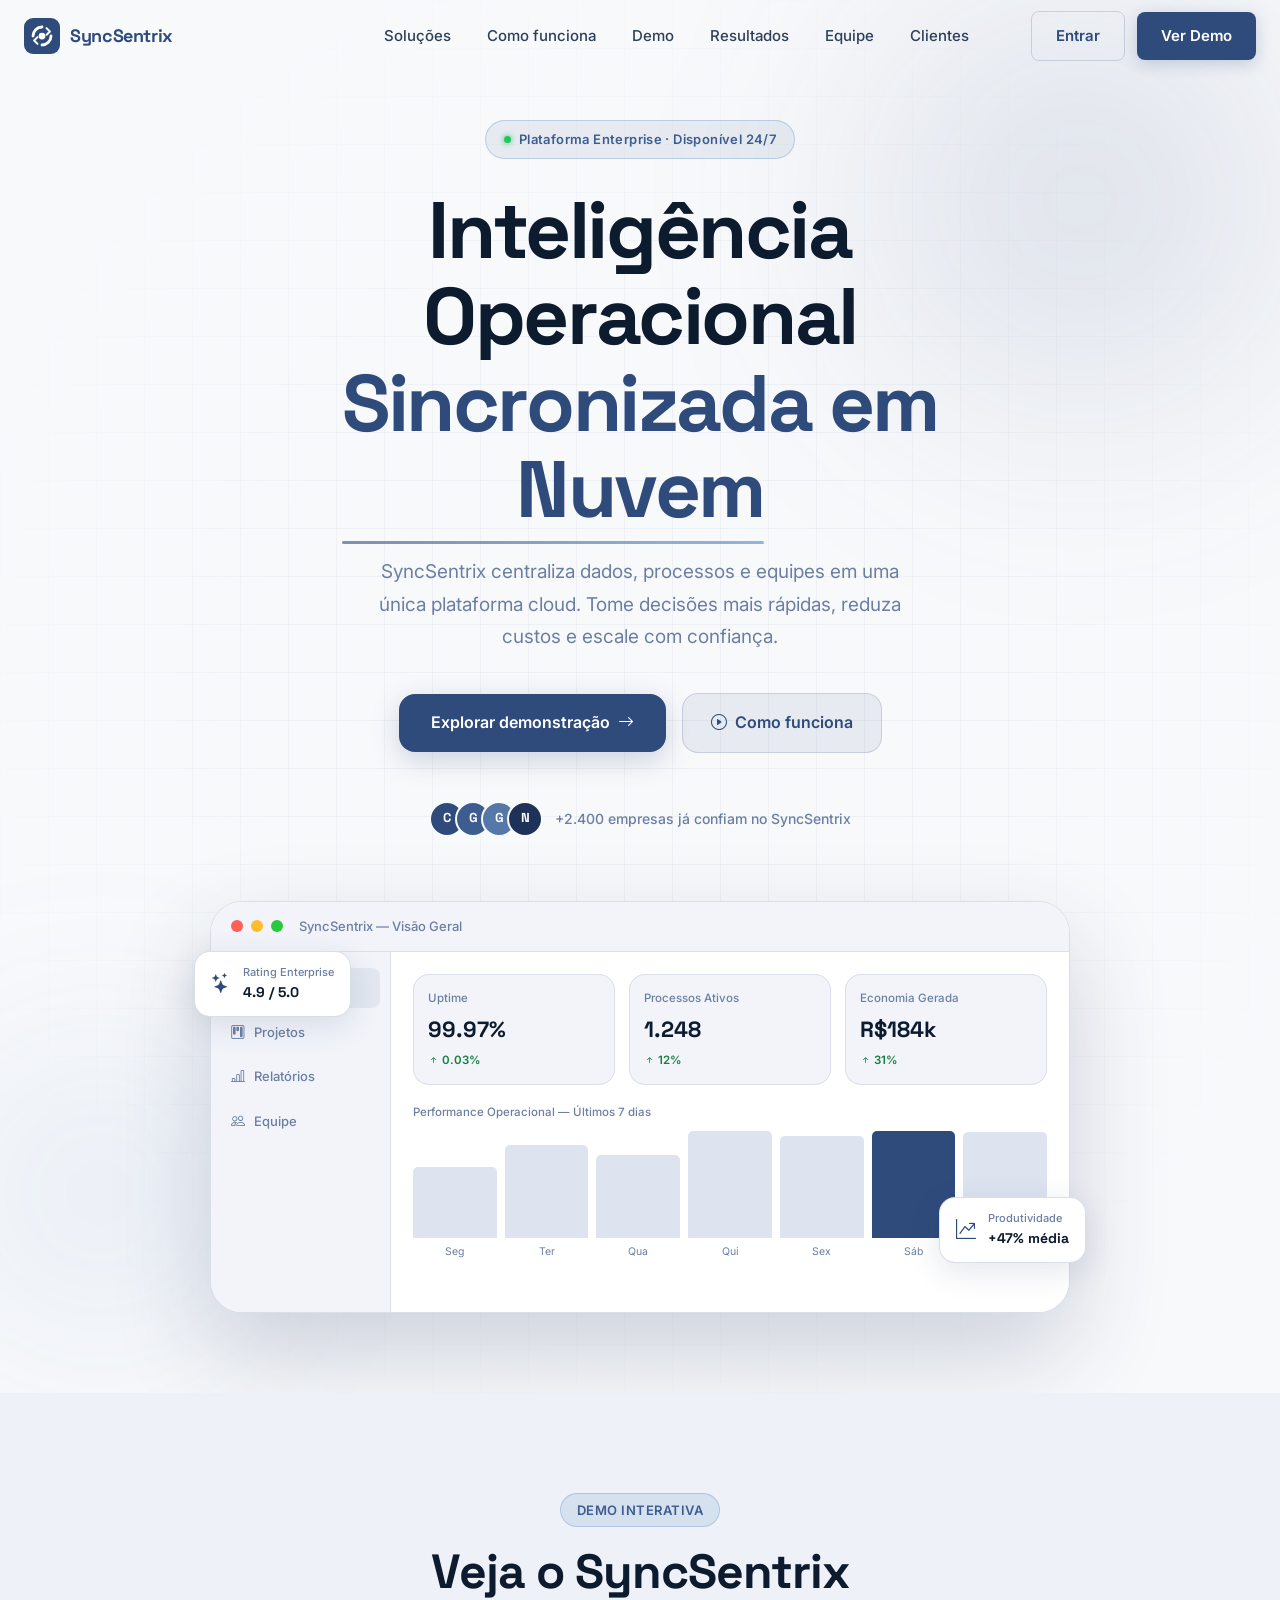
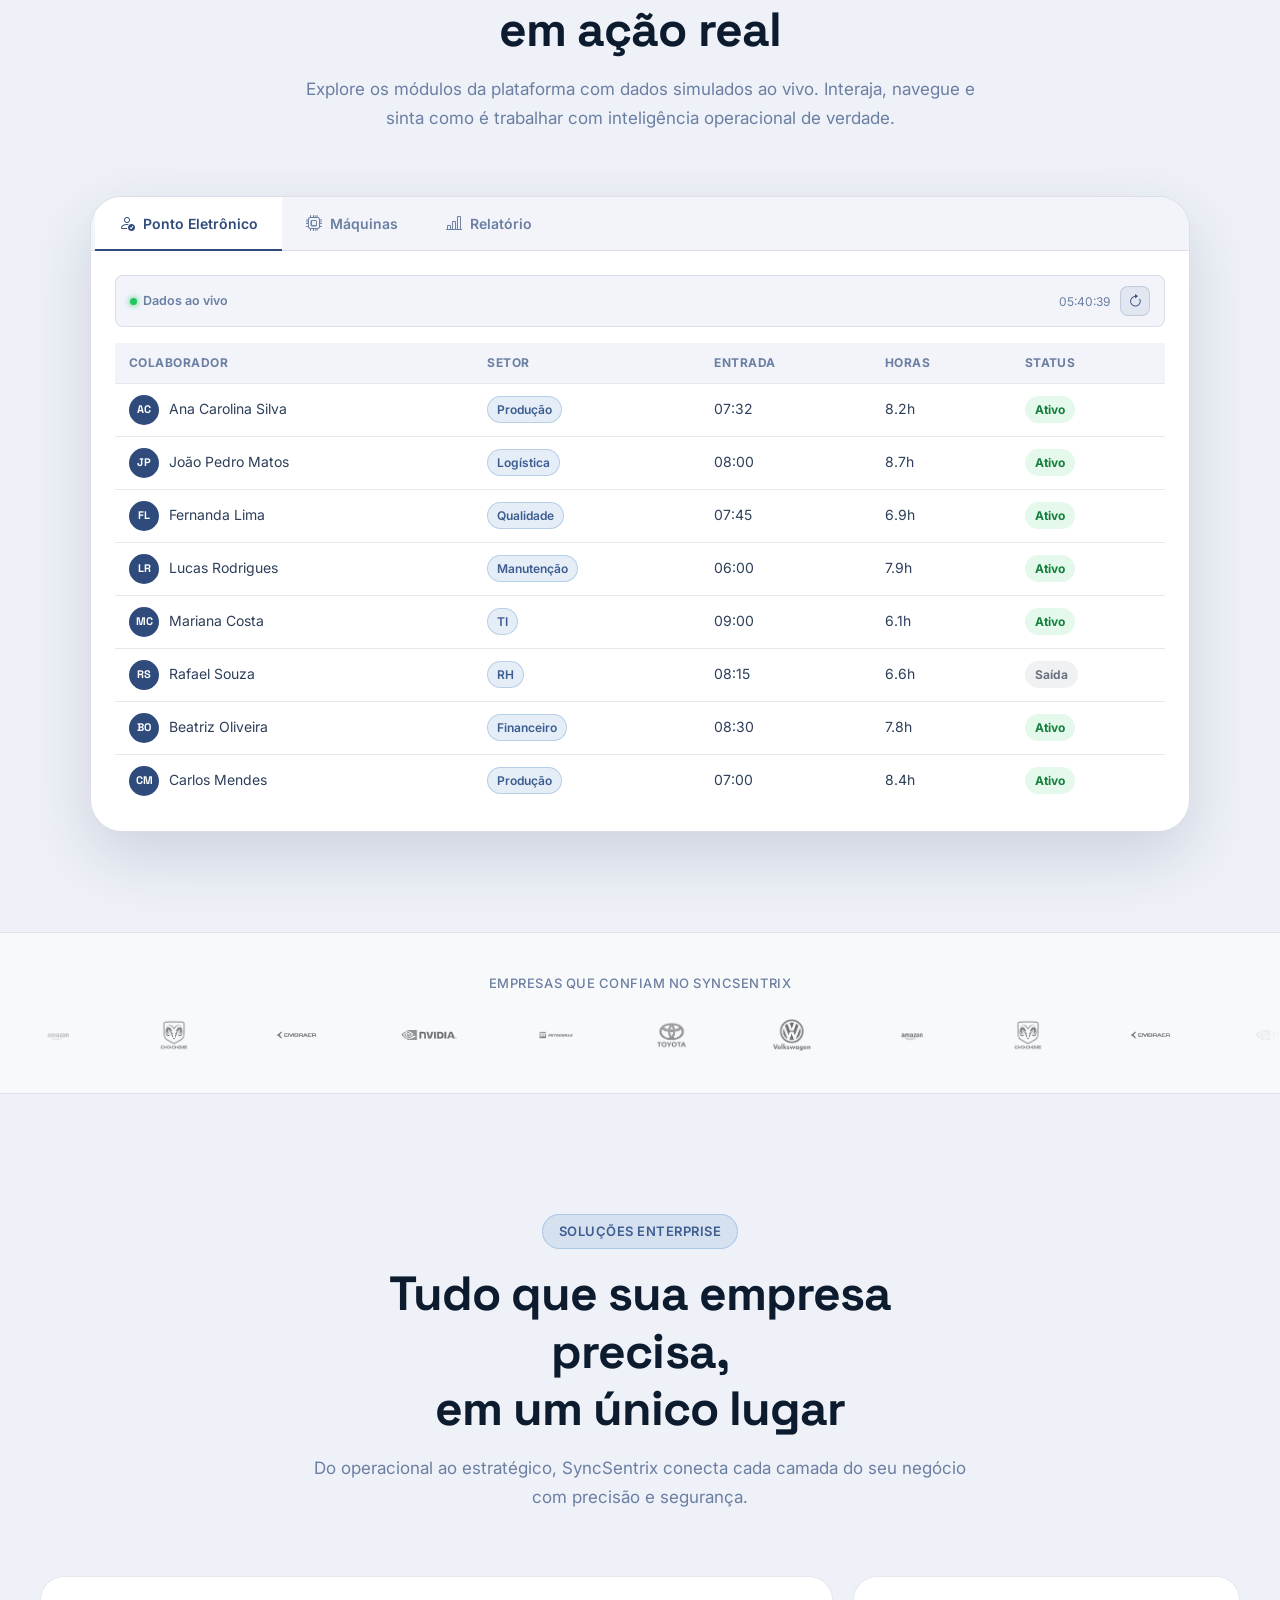
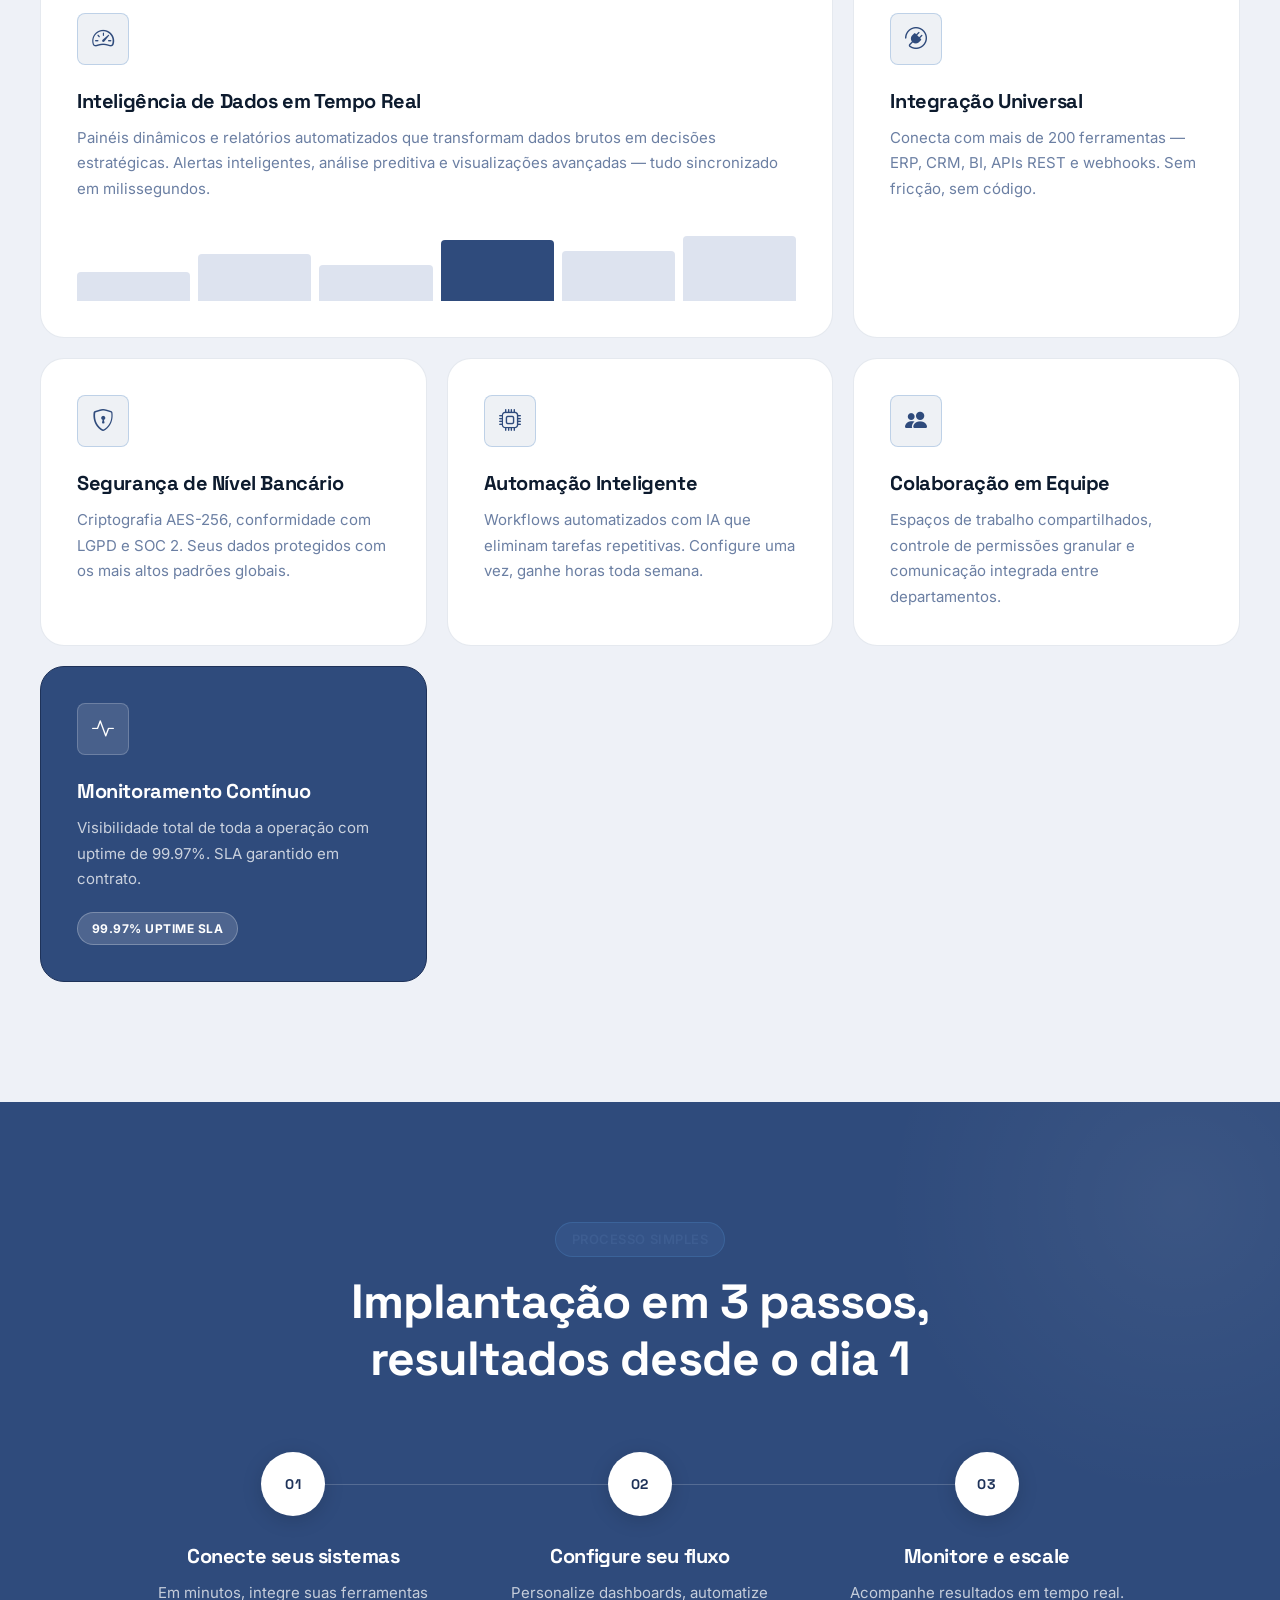
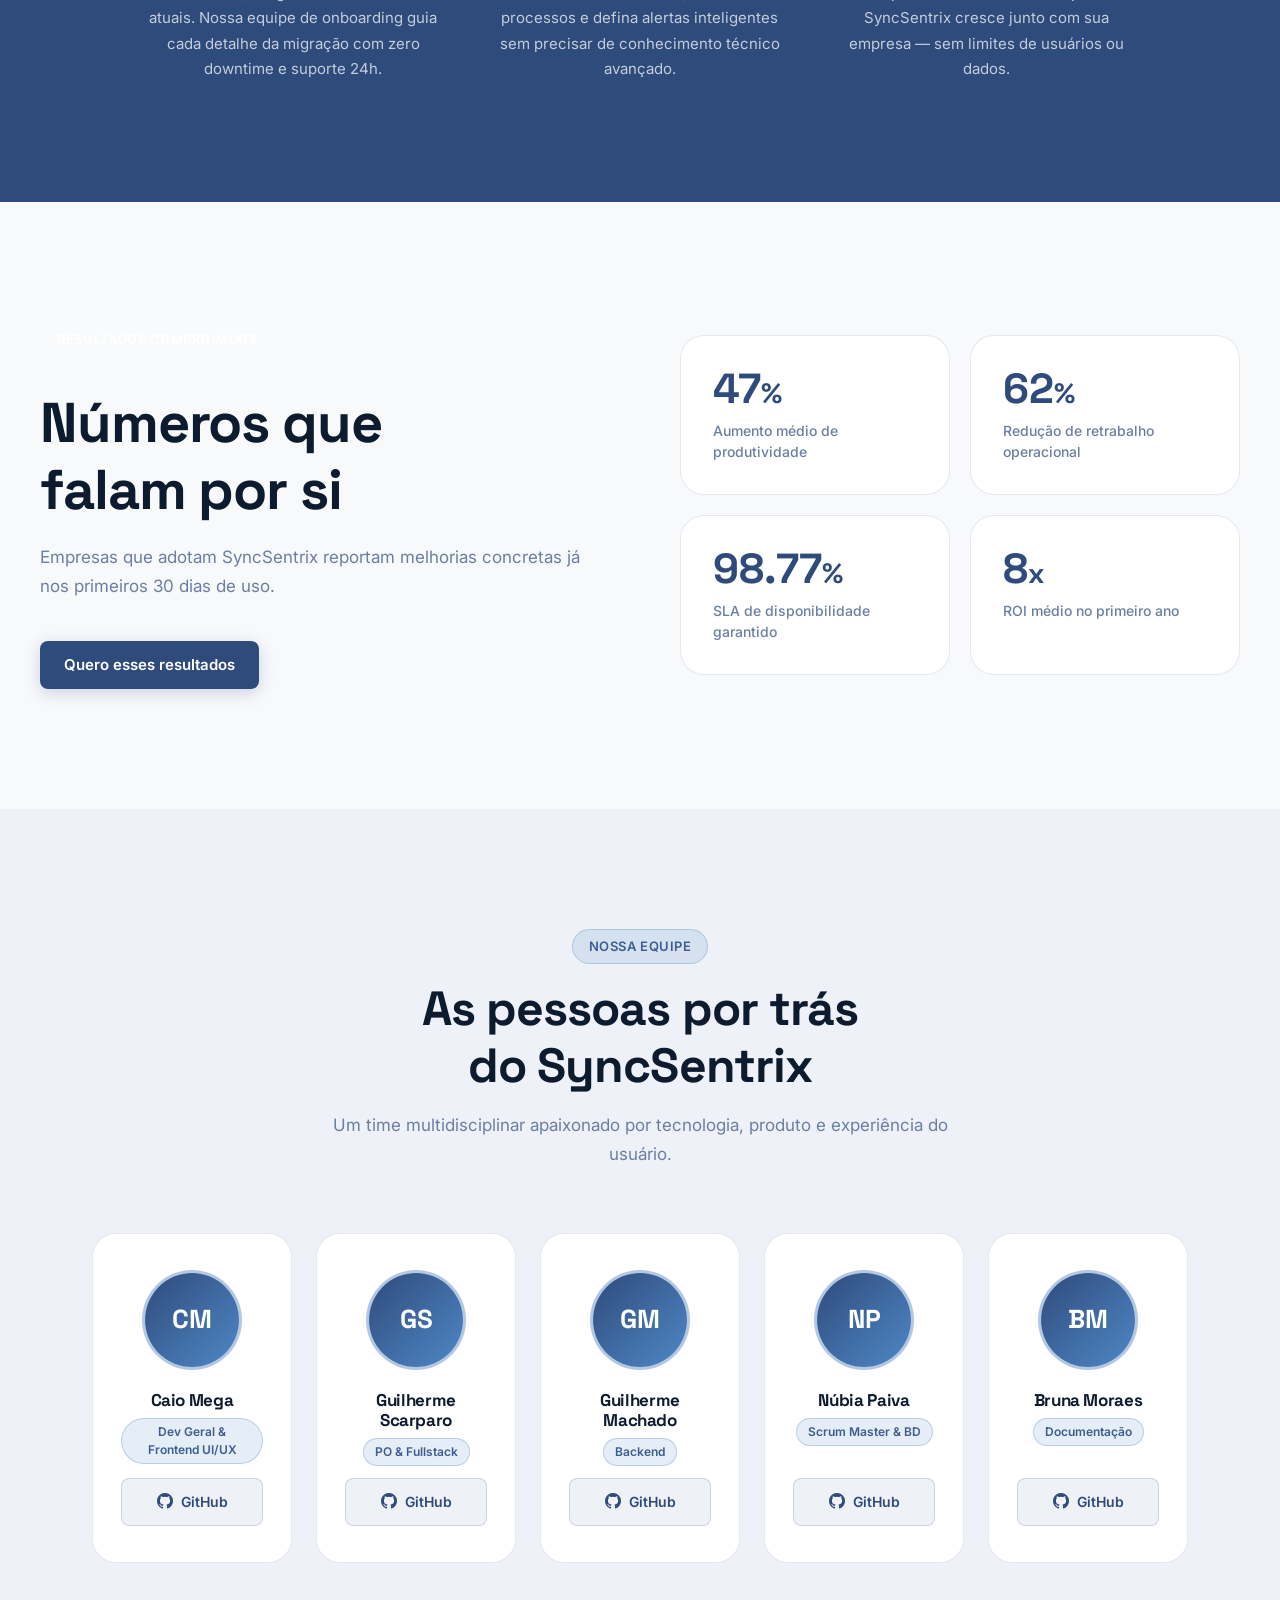
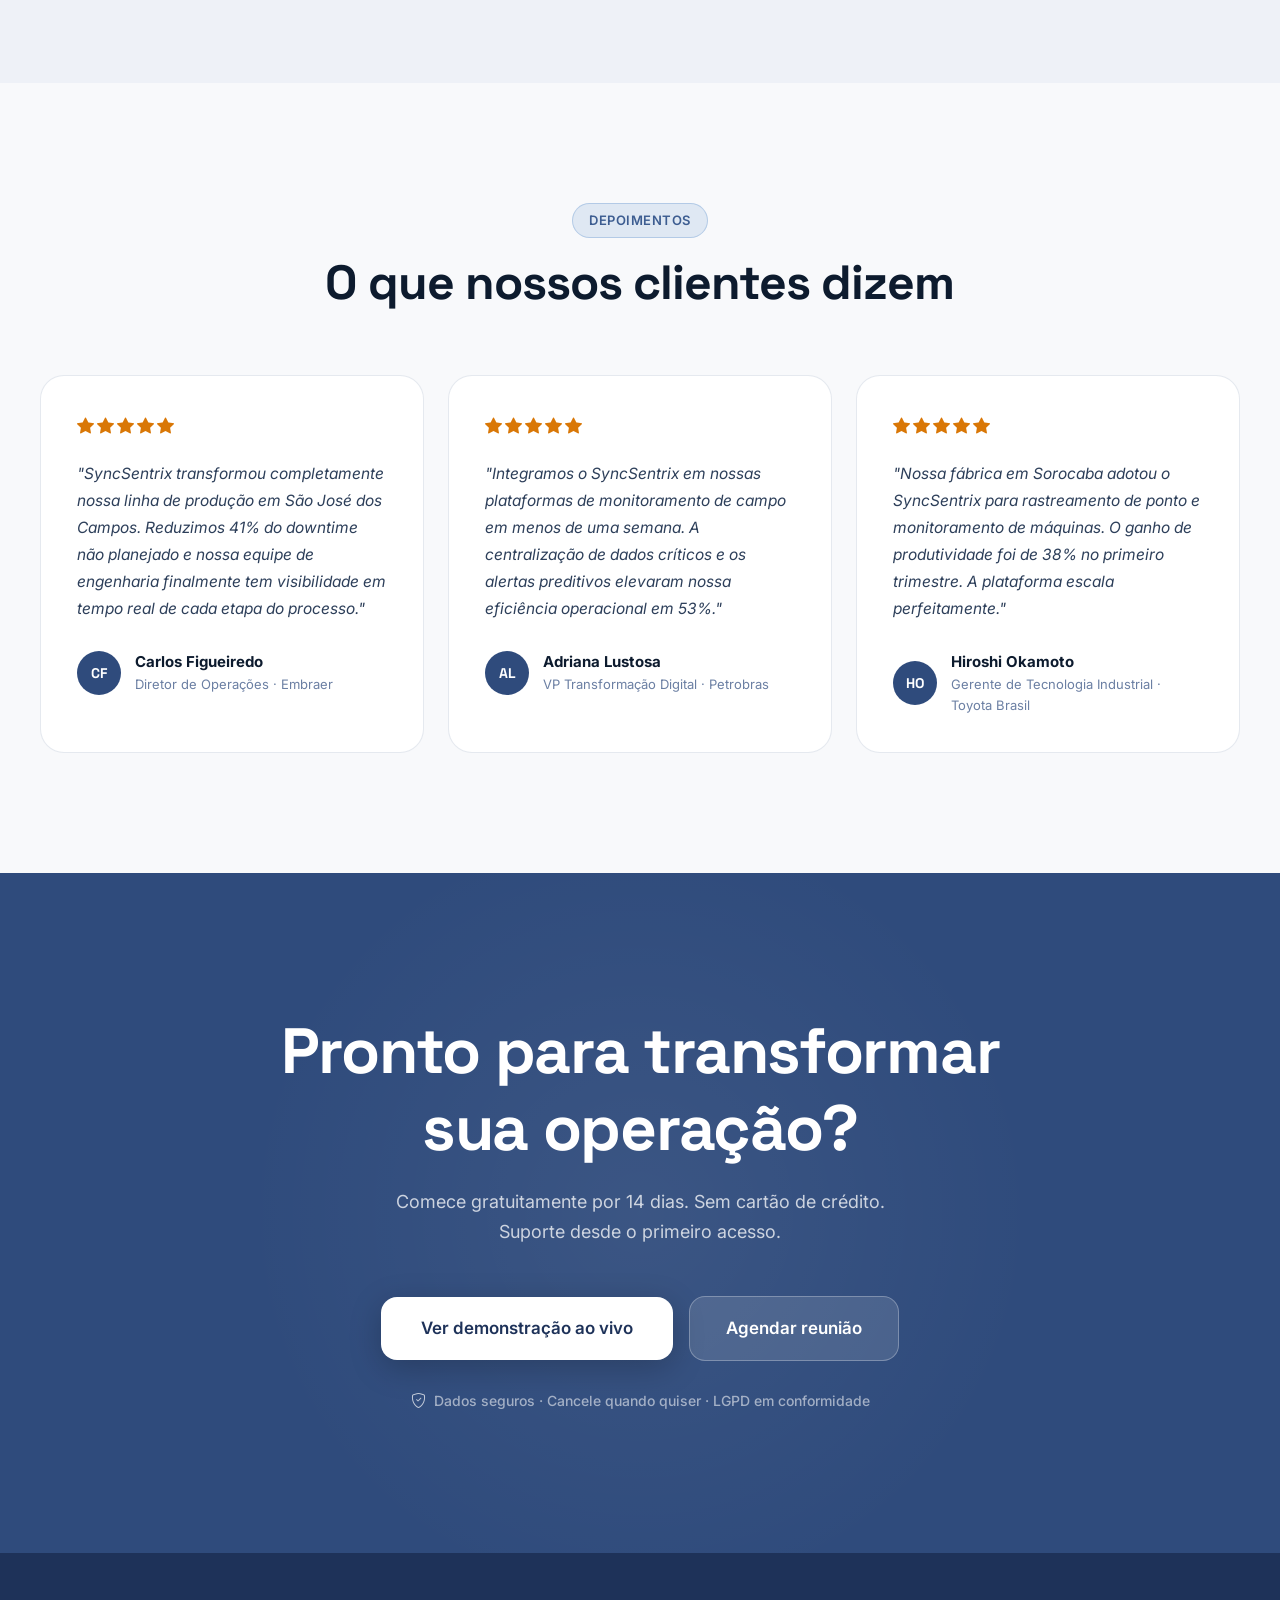
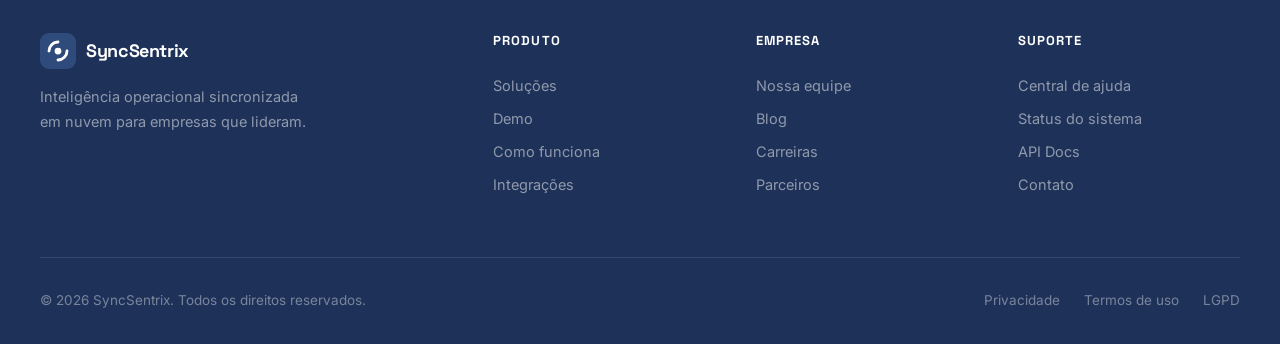
==== index.html @ 8631c9de "prpjeto" ====
<!DOCTYPE html>
<html lang="pt-BR">
<head>
  <meta charset="UTF-8" />
  <meta name="viewport" content="width=device-width, initial-scale=1.0" />
  <meta name="description" content="SyncSentrix — O software cloud empresarial que centraliza, sincroniza e potencializa a inteligência operacional da sua empresa em tempo real." />
  <title>SyncSentrix — Cloud Enterprise Platform</title>
  <link rel="preconnect" href="https://fonts.googleapis.com" />
  <link rel="preconnect" href="https://fonts.gstatic.com" crossorigin />
  <link href="https://fonts.googleapis.com/css2?family=Space+Grotesk:wght@300;400;500;600;700&family=Inter:wght@300;400;500;600&display=swap" rel="stylesheet" />
  <link rel="stylesheet" href="https://cdn.jsdelivr.net/npm/bootstrap-icons@1.11.3/font/bootstrap-icons.min.css" />
  <link rel="stylesheet" href="style.css" />
</head>
<body>

  <!-- NAV -->
  <nav class="nav" id="nav">
    <div class="nav__container">
      <a href="#" class="nav__logo" id="nav-logo">
        <svg class="nav__logo-icon" viewBox="0 0 32 32" fill="none">
          <rect width="32" height="32" rx="8" fill="#2F4B7C"/>
          <path d="M8 16C8 11.582 11.582 8 16 8" stroke="#ffffff" stroke-width="2.5" stroke-linecap="round"/>
          <path d="M24 16C24 20.418 20.418 24 16 24" stroke="#ffffff" stroke-width="2.5" stroke-linecap="round"/>
          <circle cx="16" cy="16" r="3" fill="#ffffff"/>
          <path d="M20 9L23 12L20 15" stroke="#ffffff" stroke-width="1.8" stroke-linecap="round" stroke-linejoin="round"/>
          <path d="M12 17L9 20L12 23" stroke="#ffffff" stroke-width="1.8" stroke-linecap="round" stroke-linejoin="round"/>
        </svg>
        <span class="nav__logo-text">SyncSentrix</span>
      </a>
      <ul class="nav__links" id="nav-links">
        <li><a href="#features" class="nav__link">Soluções</a></li>
        <li><a href="#how" class="nav__link">Como funciona</a></li>
        <li><a href="#demo" class="nav__link">Demo</a></li>
        <li><a href="#metrics" class="nav__link">Resultados</a></li>
        <li><a href="#team" class="nav__link">Equipe</a></li>
        <li><a href="#testimonials" class="nav__link">Clientes</a></li>
      </ul>
      <div class="nav__actions">
        <a href="#" class="btn btn--ghost" id="nav-login">Entrar</a>
        <a href="#demo" class="btn btn--primary" id="nav-cta">Ver Demo</a>
      </div>
      <button class="nav__hamburger" id="nav-hamburger" aria-label="Menu">
        <span></span><span></span><span></span>
      </button>
    </div>
  </nav>

  <!-- HERO -->
  <section class="hero" id="hero">
    <div class="hero__bg">
      <div class="hero__orb hero__orb--1"></div>
      <div class="hero__orb hero__orb--2"></div>
      <div class="hero__grid"></div>
    </div>
    <div class="hero__container">
      <div class="hero__badge" id="hero-badge">
        <span class="badge__dot"></span>
        Plataforma Enterprise · Disponível 24/7
      </div>
      <h1 class="hero__title" id="hero-title">
        Inteligência Operacional<br />
        <span class="hero__title--accent">Sincronizada em Nuvem</span>
      </h1>
      <p class="hero__subtitle" id="hero-subtitle">
        SyncSentrix centraliza dados, processos e equipes em uma única plataforma cloud.
        Tome decisões mais rápidas, reduza custos e escale com confiança.
      </p>
      <div class="hero__actions" id="hero-actions">
        <a href="#demo" class="btn btn--hero-primary" id="hero-cta-primary">
          Explorar demonstração
          <i class="bi bi-arrow-right"></i>
        </a>
        <a href="#how" class="btn btn--hero-ghost" id="hero-cta-secondary">
          <i class="bi bi-play-circle"></i>
          Como funciona
        </a>
      </div>
      <div class="hero__social-proof" id="hero-social-proof">
        <div class="hero__avatars">
          <div class="avatar" style="background:#2F4B7C;">C</div>
          <div class="avatar" style="background:#3D5D91;">G</div>
          <div class="avatar" style="background:#5578A8;">G</div>
          <div class="avatar" style="background:#1E3259;">N</div>
        </div>
        <p class="hero__proof-text">+2.400 empresas já confiam no SyncSentrix</p>
      </div>
    </div>
    <div class="hero__dashboard-wrapper" id="hero-dashboard">
      <div class="hero__dashboard">
        <div class="dashboard__header">
          <div class="dashboard__dot dashboard__dot--red"></div>
          <div class="dashboard__dot dashboard__dot--yellow"></div>
          <div class="dashboard__dot dashboard__dot--green"></div>
          <span class="dashboard__title">SyncSentrix — Visão Geral</span>
        </div>
        <div class="dashboard__body">
          <div class="dashboard__sidebar">
            <div class="dash-nav-item dash-nav-item--active">
              <i class="bi bi-grid-1x2"></i>Dashboard
            </div>
            <div class="dash-nav-item"><i class="bi bi-kanban"></i>Projetos</div>
            <div class="dash-nav-item"><i class="bi bi-bar-chart-line"></i>Relatórios</div>
            <div class="dash-nav-item"><i class="bi bi-people"></i>Equipe</div>
          </div>
          <div class="dashboard__main">
            <div class="dash-kpi-row">
              <div class="dash-kpi" id="kpi-1">
                <span class="dash-kpi__label">Uptime</span>
                <span class="dash-kpi__value">99.97%</span>
                <span class="dash-kpi__change dash-kpi__change--up"><i class="bi bi-arrow-up-short"></i> 0.03%</span>
              </div>
              <div class="dash-kpi" id="kpi-2">
                <span class="dash-kpi__label">Processos Ativos</span>
                <span class="dash-kpi__value">1.248</span>
                <span class="dash-kpi__change dash-kpi__change--up"><i class="bi bi-arrow-up-short"></i> 12%</span>
              </div>
              <div class="dash-kpi" id="kpi-3">
                <span class="dash-kpi__label">Economia Gerada</span>
                <span class="dash-kpi__value">R$184k</span>
                <span class="dash-kpi__change dash-kpi__change--up"><i class="bi bi-arrow-up-short"></i> 31%</span>
              </div>
            </div>
            <div class="dash-chart">
              <div class="dash-chart__label">Performance Operacional — Últimos 7 dias</div>
              <div class="dash-chart__bars">
                <div class="dash-bar" style="--h: 55%"><span>Seg</span></div>
                <div class="dash-bar" style="--h: 72%"><span>Ter</span></div>
                <div class="dash-bar" style="--h: 64%"><span>Qua</span></div>
                <div class="dash-bar" style="--h: 88%"><span>Qui</span></div>
                <div class="dash-bar" style="--h: 79%"><span>Sex</span></div>
                <div class="dash-bar dash-bar--active" style="--h: 95%"><span>Sáb</span></div>
                <div class="dash-bar" style="--h: 82%"><span>Dom</span></div>
              </div>
            </div>
          </div>
        </div>
      </div>
      <div class="hero__float hero__float--1" id="hero-float-1">
        <i class="bi bi-stars"></i>
        <div>
          <div class="float__title">Rating Enterprise</div>
          <div class="float__value">4.9 / 5.0</div>
        </div>
      </div>
      <div class="hero__float hero__float--2" id="hero-float-2">
        <i class="bi bi-graph-up-arrow"></i>
        <div>
          <div class="float__title">Produtividade</div>
          <div class="float__value">+47% média</div>
        </div>
      </div>
    </div>
  </section>

  <!-- DEMO INTERATIVA -->
  <section class="demo" id="demo">
    <div class="demo__container">
      <div class="section__header">
        <span class="section__badge">Demo Interativa</span>
        <h2 class="section__title">Veja o SyncSentrix<br/>em ação real</h2>
        <p class="section__subtitle">Explore os módulos da plataforma com dados simulados ao vivo. Interaja, navegue e sinta como é trabalhar com inteligência operacional de verdade.</p>
      </div>
      <div class="demo__panel" id="demo-panel">
        <div class="demo__tabs" id="demo-tabs">
          <button class="demo__tab demo__tab--active" data-tab="ponto" id="tab-ponto">
            <i class="bi bi-person-check"></i> Ponto Eletrônico
          </button>
          <button class="demo__tab" data-tab="maquinas" id="tab-maquinas">
            <i class="bi bi-cpu"></i> Máquinas
          </button>
          <button class="demo__tab" data-tab="relatorio" id="tab-relatorio">
            <i class="bi bi-bar-chart-line"></i> Relatório
          </button>
        </div>
        <div class="demo__content">

          <!-- Ponto Eletrônico -->
          <div class="demo__tab-content demo__tab-content--active" id="content-ponto">
            <div class="demo__bar">
              <div class="demo__live-badge"><span class="badge__dot"></span> Dados ao vivo</div>
              <div class="demo__bar-right">
                <span class="demo__timestamp" id="ponto-timestamp"></span>
                <button class="demo__refresh-btn" id="refresh-ponto" title="Atualizar">
                  <i class="bi bi-arrow-clockwise"></i>
                </button>
              </div>
            </div>
            <div class="demo__table-wrap">
              <table class="demo__table">
                <thead>
                  <tr>
                    <th>Colaborador</th>
                    <th>Setor</th>
                    <th>Entrada</th>
                    <th>Horas</th>
                    <th>Status</th>
                  </tr>
                </thead>
                <tbody id="ponto-tbody"></tbody>
              </table>
            </div>
          </div>

          <!-- Máquinas -->
          <div class="demo__tab-content" id="content-maquinas">
            <div class="demo__bar">
              <div class="demo__live-badge"><span class="badge__dot"></span> Sensores ao vivo</div>
              <div class="demo__bar-right">
                <span class="demo__timestamp" id="maquinas-timestamp"></span>
                <button class="demo__refresh-btn" id="refresh-maquinas" title="Atualizar">
                  <i class="bi bi-arrow-clockwise"></i>
                </button>
              </div>
            </div>
            <div class="demo__machines-grid" id="machines-grid"></div>
          </div>

          <!-- Relatório -->
          <div class="demo__tab-content" id="content-relatorio">
            <div class="demo__bar">
              <div class="demo__live-badge"><span class="badge__dot"></span> Relatório do dia</div>
              <div class="demo__bar-right">
                <span class="demo__timestamp" id="relatorio-timestamp"></span>
                <button class="demo__refresh-btn" id="refresh-relatorio" title="Atualizar">
                  <i class="bi bi-arrow-clockwise"></i>
                </button>
              </div>
            </div>
            <div class="demo__report" id="demo-report"></div>
          </div>

        </div>
      </div>
    </div>
  </section>

  <!-- LOGOS -->
  <section class="logos" id="logos">
    <div class="logos__container">
      <p class="logos__label">Empresas que confiam no SyncSentrix</p>
      <div class="logos__track">
        <div class="logos__inner" id="logos-inner">
          <div class="logo-item"><img src="imgs/amazon-logo.png"   alt="Amazon" /></div>
          <div class="logo-item"><img src="imgs/dogde-logo.png"    alt="Dodge" /></div>
          <div class="logo-item"><img src="imgs/embraer-logo.png"  alt="Embraer" /></div>
          <div class="logo-item"><img src="imgs/nvidia-logo.png"   alt="Nvidia" /></div>
          <div class="logo-item"><img src="imgs/petrobras-logo.png" alt="Petrobras" /></div>
          <div class="logo-item"><img src="imgs/toyota-logo.png"   alt="Toyota" /></div>
          <div class="logo-item"><img src="imgs/vw-logo.png"       alt="Volkswagen" /></div>
          <div class="logo-item"><img src="imgs/amazon-logo.png"   alt="Amazon" /></div>
          <div class="logo-item"><img src="imgs/dogde-logo.png"    alt="Dodge" /></div>
          <div class="logo-item"><img src="imgs/embraer-logo.png"  alt="Embraer" /></div>
          <div class="logo-item"><img src="imgs/nvidia-logo.png"   alt="Nvidia" /></div>
          <div class="logo-item"><img src="imgs/petrobras-logo.png" alt="Petrobras" /></div>
          <div class="logo-item"><img src="imgs/toyota-logo.png"   alt="Toyota" /></div>
          <div class="logo-item"><img src="imgs/vw-logo.png"       alt="Volkswagen" /></div>
        </div>
      </div>
    </div>
  </section>

  <!-- FEATURES -->
  <section class="features" id="features">
    <div class="features__container">
      <div class="section__header">
        <span class="section__badge">Soluções Enterprise</span>
        <h2 class="section__title">Tudo que sua empresa precisa,<br/>em um único lugar</h2>
        <p class="section__subtitle">Do operacional ao estratégico, SyncSentrix conecta cada camada do seu negócio com precisão e segurança.</p>
      </div>
      <div class="features__grid" id="features-grid">
        <div class="feature-card feature-card--large" id="feature-1">
          <div class="feature-card__icon"><i class="bi bi-speedometer2"></i></div>
          <h3 class="feature-card__title">Inteligência de Dados em Tempo Real</h3>
          <p class="feature-card__desc">Painéis dinâmicos e relatórios automatizados que transformam dados brutos em decisões estratégicas. Alertas inteligentes, análise preditiva e visualizações avançadas — tudo sincronizado em milissegundos.</p>
          <div class="feature-card__visual">
            <div class="mini-chart">
              <div class="mini-bar" style="--h:40%"></div>
              <div class="mini-bar" style="--h:65%"></div>
              <div class="mini-bar" style="--h:50%"></div>
              <div class="mini-bar mini-bar--accent" style="--h:85%"></div>
              <div class="mini-bar" style="--h:70%"></div>
              <div class="mini-bar" style="--h:90%"></div>
            </div>
          </div>
        </div>
        <div class="feature-card" id="feature-2">
          <div class="feature-card__icon"><i class="bi bi-plugin"></i></div>
          <h3 class="feature-card__title">Integração Universal</h3>
          <p class="feature-card__desc">Conecta com mais de 200 ferramentas — ERP, CRM, BI, APIs REST e webhooks. Sem fricção, sem código.</p>
        </div>
        <div class="feature-card" id="feature-3">
          <div class="feature-card__icon"><i class="bi bi-shield-lock"></i></div>
          <h3 class="feature-card__title">Segurança de Nível Bancário</h3>
          <p class="feature-card__desc">Criptografia AES-256, conformidade com LGPD e SOC 2. Seus dados protegidos com os mais altos padrões globais.</p>
        </div>
        <div class="feature-card" id="feature-4">
          <div class="feature-card__icon"><i class="bi bi-cpu"></i></div>
          <h3 class="feature-card__title">Automação Inteligente</h3>
          <p class="feature-card__desc">Workflows automatizados com IA que eliminam tarefas repetitivas. Configure uma vez, ganhe horas toda semana.</p>
        </div>
        <div class="feature-card" id="feature-5">
          <div class="feature-card__icon"><i class="bi bi-people-fill"></i></div>
          <h3 class="feature-card__title">Colaboração em Equipe</h3>
          <p class="feature-card__desc">Espaços de trabalho compartilhados, controle de permissões granular e comunicação integrada entre departamentos.</p>
        </div>
        <div class="feature-card feature-card--highlight" id="feature-6">
          <div class="feature-card__icon"><i class="bi bi-activity"></i></div>
          <h3 class="feature-card__title">Monitoramento Contínuo</h3>
          <p class="feature-card__desc">Visibilidade total de toda a operação com uptime de 99.97%. SLA garantido em contrato.</p>
          <div class="feature-card__tag">99.97% Uptime SLA</div>
        </div>
      </div>
    </div>
  </section>

  <!-- HOW IT WORKS -->
  <section class="how" id="how">
    <div class="how__container">
      <div class="section__header">
        <span class="section__badge">Processo Simples</span>
        <h2 class="section__title">Implantação em 3 passos,<br/>resultados desde o dia 1</h2>
      </div>
      <div class="steps" id="steps">
        <div class="step" id="step-1">
          <div class="step__number">01</div>
          <div class="step__content">
            <h3 class="step__title">Conecte seus sistemas</h3>
            <p class="step__desc">Em minutos, integre suas ferramentas atuais. Nossa equipe de onboarding guia cada detalhe da migração com zero downtime e suporte 24h.</p>
          </div>
        </div>
        <div class="step" id="step-2">
          <div class="step__number">02</div>
          <div class="step__content">
            <h3 class="step__title">Configure seu fluxo</h3>
            <p class="step__desc">Personalize dashboards, automatize processos e defina alertas inteligentes sem precisar de conhecimento técnico avançado.</p>
          </div>
        </div>
        <div class="step" id="step-3">
          <div class="step__number">03</div>
          <div class="step__content">
            <h3 class="step__title">Monitore e escale</h3>
            <p class="step__desc">Acompanhe resultados em tempo real. SyncSentrix cresce junto com sua empresa — sem limites de usuários ou dados.</p>
          </div>
        </div>
      </div>
    </div>
  </section>

  <!-- METRICS -->
  <section class="metrics" id="metrics">
    <div class="metrics__container">
      <div class="metrics__content">
        <span class="section__badge section__badge--light">Resultados Comprovados</span>
        <h2 class="metrics__title">Números que<br/>falam por si</h2>
        <p class="metrics__subtitle">Empresas que adotam SyncSentrix reportam melhorias concretas já nos primeiros 30 dias de uso.</p>
        <a href="#demo" class="btn btn--primary" id="metrics-cta">Quero esses resultados</a>
      </div>
      <div class="metrics__grid">
        <div class="metric-card" id="metric-1">
          <div class="metric-card__value" data-target="47">0<span>%</span></div>
          <div class="metric-card__label">Aumento médio de produtividade</div>
        </div>
        <div class="metric-card" id="metric-2">
          <div class="metric-card__value" data-target="62">0<span>%</span></div>
          <div class="metric-card__label">Redução de retrabalho operacional</div>
        </div>
        <div class="metric-card" id="metric-3">
          <div class="metric-card__value" data-target="99.97" data-suffix="%">0<span>%</span></div>
          <div class="metric-card__label">SLA de disponibilidade garantido</div>
        </div>
        <div class="metric-card" id="metric-4">
          <div class="metric-card__value" data-target="8">0<span>x</span></div>
          <div class="metric-card__label">ROI médio no primeiro ano</div>
        </div>
      </div>
    </div>
  </section>

  <!-- TEAM -->
  <section class="team" id="team">
    <div class="team__container">
      <div class="section__header">
        <span class="section__badge">Nossa Equipe</span>
        <h2 class="section__title">As pessoas por trás<br/>do SyncSentrix</h2>
        <p class="section__subtitle">Um time multidisciplinar apaixonado por tecnologia, produto e experiência do usuário.</p>
      </div>
      <div class="team__grid">

        <div class="team-card" id="team-caio">
          <div class="team-card__photo-wrap">
            <img class="team-card__photo" src="imgs/team/caio.jpg" alt="Caio Mega"
              onerror="this.style.display='none'; this.nextElementSibling.style.display='flex';" />
            <div class="team-card__avatar-fallback" style="display:none">CM</div>
          </div>
          <div class="team-card__info">
            <h3 class="team-card__name">Caio Mega</h3>
            <span class="team-card__role-badge">Dev Geral &amp; Frontend UI/UX</span>
          </div>
          <a href="https://github.com/caiomega" target="_blank" rel="noopener" class="btn btn--github" id="github-caio">
            <i class="bi bi-github"></i> GitHub
          </a>
        </div>

        <div class="team-card" id="team-guilherme-s">
          <div class="team-card__photo-wrap">
            <img class="team-card__photo" src="imgs/team/guilherme-s.jpg" alt="Guilherme Scarparo"
              onerror="this.style.display='none'; this.nextElementSibling.style.display='flex';" />
            <div class="team-card__avatar-fallback" style="display:none">GS</div>
          </div>
          <div class="team-card__info">
            <h3 class="team-card__name">Guilherme Scarparo</h3>
            <span class="team-card__role-badge">PO &amp; Fullstack</span>
          </div>
          <a href="https://github.com/guilhermescarparo" target="_blank" rel="noopener" class="btn btn--github" id="github-guilherme-s">
            <i class="bi bi-github"></i> GitHub
          </a>
        </div>

        <div class="team-card" id="team-guilherme-m">
          <div class="team-card__photo-wrap">
            <img class="team-card__photo" src="imgs/team/guilherme-m.jpg" alt="Guilherme Machado"
              onerror="this.style.display='none'; this.nextElementSibling.style.display='flex';" />
            <div class="team-card__avatar-fallback" style="display:none">GM</div>
          </div>
          <div class="team-card__info">
            <h3 class="team-card__name">Guilherme Machado</h3>
            <span class="team-card__role-badge">Backend</span>
          </div>
          <a href="https://github.com/guilhermemachado" target="_blank" rel="noopener" class="btn btn--github" id="github-guilherme-m">
            <i class="bi bi-github"></i> GitHub
          </a>
        </div>

        <div class="team-card" id="team-nubia">
          <div class="team-card__photo-wrap">
            <img class="team-card__photo" src="imgs/team/nubia.jpg" alt="Núbia Paiva"
              onerror="this.style.display='none'; this.nextElementSibling.style.display='flex';" />
            <div class="team-card__avatar-fallback" style="display:none">NP</div>
          </div>
          <div class="team-card__info">
            <h3 class="team-card__name">Núbia Paiva</h3>
            <span class="team-card__role-badge">Scrum Master &amp; BD</span>
          </div>
          <a href="https://github.com/nubiapaiva" target="_blank" rel="noopener" class="btn btn--github" id="github-nubia">
            <i class="bi bi-github"></i> GitHub
          </a>
        </div>

        <div class="team-card" id="team-bruna">
          <div class="team-card__photo-wrap">
            <img class="team-card__photo" src="imgs/team/bruna.jpg" alt="Bruna Moraes"
              onerror="this.style.display='none'; this.nextElementSibling.style.display='flex';" />
            <div class="team-card__avatar-fallback" style="display:none">BM</div>
          </div>
          <div class="team-card__info">
            <h3 class="team-card__name">Bruna Moraes</h3>
            <span class="team-card__role-badge">Documentação</span>
          </div>
          <a href="https://github.com/brunamoraes" target="_blank" rel="noopener" class="btn btn--github" id="github-bruna">
            <i class="bi bi-github"></i> GitHub
          </a>
        </div>

      </div>
    </div>
  </section>

  <!-- TESTIMONIALS -->
  <section class="testimonials" id="testimonials">
    <div class="testimonials__container">
      <div class="section__header">
        <span class="section__badge">Depoimentos</span>
        <h2 class="section__title">O que nossos clientes dizem</h2>
      </div>
      <div class="testimonials__grid" id="testimonials-grid">
        <div class="testimonial-card" id="testimonial-1">
          <div class="testimonial-card__stars">
            <i class="bi bi-star-fill"></i><i class="bi bi-star-fill"></i><i class="bi bi-star-fill"></i><i class="bi bi-star-fill"></i><i class="bi bi-star-fill"></i>
          </div>
          <p class="testimonial-card__text">"SyncSentrix transformou completamente nossa linha de produção em São José dos Campos. Reduzimos 41% do downtime não planejado e nossa equipe de engenharia finalmente tem visibilidade em tempo real de cada etapa do processo."</p>
          <div class="testimonial-card__author">
            <div class="testimonial-card__avatar">CF</div>
            <div>
              <p class="testimonial-card__name">Carlos Figueiredo</p>
              <p class="testimonial-card__role">Diretor de Operações · Embraer</p>
            </div>
          </div>
        </div>
        <div class="testimonial-card" id="testimonial-2">
          <div class="testimonial-card__stars">
            <i class="bi bi-star-fill"></i><i class="bi bi-star-fill"></i><i class="bi bi-star-fill"></i><i class="bi bi-star-fill"></i><i class="bi bi-star-fill"></i>
          </div>
          <p class="testimonial-card__text">"Integramos o SyncSentrix em nossas plataformas de monitoramento de campo em menos de uma semana. A centralização de dados críticos e os alertas preditivos elevaram nossa eficiência operacional em 53%."</p>
          <div class="testimonial-card__author">
            <div class="testimonial-card__avatar">AL</div>
            <div>
              <p class="testimonial-card__name">Adriana Lustosa</p>
              <p class="testimonial-card__role">VP Transformação Digital · Petrobras</p>
            </div>
          </div>
        </div>
        <div class="testimonial-card" id="testimonial-3">
          <div class="testimonial-card__stars">
            <i class="bi bi-star-fill"></i><i class="bi bi-star-fill"></i><i class="bi bi-star-fill"></i><i class="bi bi-star-fill"></i><i class="bi bi-star-fill"></i>
          </div>
          <p class="testimonial-card__text">"Nossa fábrica em Sorocaba adotou o SyncSentrix para rastreamento de ponto e monitoramento de máquinas. O ganho de produtividade foi de 38% no primeiro trimestre. A plataforma escala perfeitamente."</p>
          <div class="testimonial-card__author">
            <div class="testimonial-card__avatar">HO</div>
            <div>
              <p class="testimonial-card__name">Hiroshi Okamoto</p>
              <p class="testimonial-card__role">Gerente de Tecnologia Industrial · Toyota Brasil</p>
            </div>
          </div>
        </div>
      </div>
    </div>
  </section>

  <!-- CTA FINAL -->
  <section class="cta-final" id="cta-final">
    <div class="cta-final__bg">
      <div class="cta-final__orb"></div>
    </div>
    <div class="cta-final__container">
      <h2 class="cta-final__title">Pronto para transformar<br/>sua operação?</h2>
      <p class="cta-final__subtitle">Comece gratuitamente por 14 dias. Sem cartão de crédito. Suporte desde o primeiro acesso.</p>
      <div class="cta-final__actions">
        <a href="#demo" class="btn btn--cta-primary" id="cta-final-primary">Ver demonstração ao vivo</a>
        <a href="#" class="btn btn--cta-ghost" id="cta-final-secondary">Agendar reunião</a>
      </div>
      <p class="cta-final__guarantee">
        <i class="bi bi-shield-check"></i>
        Dados seguros · Cancele quando quiser · LGPD em conformidade
      </p>
    </div>
  </section>

  <!-- FOOTER -->
  <footer class="footer" id="footer">
    <div class="footer__container">
      <div class="footer__top">
        <div class="footer__brand">
          <a href="#" class="nav__logo">
            <svg class="nav__logo-icon" viewBox="0 0 32 32" fill="none">
              <rect width="32" height="32" rx="8" fill="#2F4B7C"/>
              <path d="M8 16C8 11.582 11.582 8 16 8" stroke="#ffffff" stroke-width="2.5" stroke-linecap="round"/>
              <path d="M24 16C24 20.418 20.418 24 16 24" stroke="#ffffff" stroke-width="2.5" stroke-linecap="round"/>
              <circle cx="16" cy="16" r="3" fill="#ffffff"/>
            </svg>
            <span class="nav__logo-text">SyncSentrix</span>
          </a>
          <p class="footer__tagline">Inteligência operacional sincronizada em nuvem para empresas que lideram.</p>
        </div>
        <div class="footer__links">
          <div class="footer__col">
            <h4>Produto</h4>
            <a href="#features">Soluções</a>
            <a href="#demo">Demo</a>
            <a href="#how">Como funciona</a>
            <a href="#">Integrações</a>
          </div>
          <div class="footer__col">
            <h4>Empresa</h4>
            <a href="#team">Nossa equipe</a>
            <a href="#">Blog</a>
            <a href="#">Carreiras</a>
            <a href="#">Parceiros</a>
          </div>
          <div class="footer__col">
            <h4>Suporte</h4>
            <a href="#">Central de ajuda</a>
            <a href="#">Status do sistema</a>
            <a href="#">API Docs</a>
            <a href="#">Contato</a>
          </div>
        </div>
      </div>
      <div class="footer__bottom">
        <p>© 2026 SyncSentrix. Todos os direitos reservados.</p>
        <div class="footer__legal">
          <a href="#">Privacidade</a>
          <a href="#">Termos de uso</a>
          <a href="#">LGPD</a>
        </div>
      </div>
    </div>
  </footer>

  <script src="script.js"></script>
</body>
</html>
---- style.css ----
/* =====================================================
   SYNCSENTRIX — Design System
   Paleta: Deep Poster Blue #2F4B7C / White-Blue #F8F9FB
   Fontes: Space Grotesk (títulos) | Inter (corpo)
===================================================== */

/* === RESET === */
*,
*::before,
*::after {
  margin: 0;
  padding: 0;
  box-sizing: border-box;
}

html {
  scroll-behavior: smooth;
  font-size: 16px;
}

:root {
  /* Backgrounds */
  --bg-base: #F8F9FB;
  --bg-section: #EEF1F7;
  --bg-card: #FFFFFF;
  --bg-deep: #DDE3EF;
  --bg-warm: #F2F4FA;

  /* Blue palette */
  --blue: #2F4B7C;
  --blue-dark: #1E3259;
  --blue-mid: #3D5D91;
  --blue-light: #5578A8;
  --blue-ghost: rgba(47, 75, 124, 0.08);
  --blue-glow: rgba(47, 75, 124, 0.22);

  /* Accent */
  --accent: #4F88C6;
  --accent-lt: #A3C4E8;
  --accent-faint: rgba(79, 136, 198, 0.15);

  /* Text */
  --text-head: #0D1B2E;
  --text-body: #2D3F5A;
  --text-muted: #6B7FA3;

  /* Borders */
  --border: rgba(47, 75, 124, 0.12);
  --border-mid: rgba(47, 75, 124, 0.18);
  --border-lt: rgba(79, 136, 198, 0.30);

  /* Shadows */
  --shadow-sm: 0 2px 8px rgba(30, 50, 89, 0.08);
  --shadow-md: 0 8px 32px rgba(30, 50, 89, 0.12);
  --shadow-lg: 0 24px 64px rgba(30, 50, 89, 0.16);
  --shadow-xl: 0 40px 100px rgba(30, 50, 89, 0.20);

  /* Misc */
  --radius-sm: 8px;
  --radius-md: 16px;
  --radius-lg: 24px;
  --radius-xl: 32px;
  --tr: 0.3s cubic-bezier(0.4, 0, 0.2, 1);
  --tr-fast: 0.18s cubic-bezier(0.4, 0, 0.2, 1);
}

body {
  font-family: 'Inter', sans-serif;
  color: var(--text-body);
  background: var(--bg-base);
  line-height: 1.6;
  overflow-x: hidden;
  -webkit-font-smoothing: antialiased;
}

h1,
h2,
h3,
h4,
h5,
h6 {
  font-family: 'Space Grotesk', sans-serif;
  font-weight: 700;
  line-height: 1.2;
  letter-spacing: -0.02em;
  color: var(--text-head);
}

a {
  text-decoration: none;
  color: inherit;
}

img {
  display: block;
  max-width: 100%;
}

/* =====================================================
   BUTTONS
===================================================== */
.btn {
  display: inline-flex;
  align-items: center;
  gap: 8px;
  padding: 12px 24px;
  border-radius: var(--radius-sm);
  font-family: 'Inter', sans-serif;
  font-weight: 600;
  font-size: 15px;
  cursor: pointer;
  border: none;
  transition: var(--tr);
  white-space: nowrap;
}

.btn i {
  font-size: 16px;
}

.btn--primary {
  background: var(--blue);
  color: #fff;
  box-shadow: 0 4px 16px var(--blue-glow);
}

.btn--primary:hover {
  background: var(--blue-dark);
  transform: translateY(-2px);
  box-shadow: 0 8px 28px var(--blue-glow);
}

.btn--ghost {
  background: transparent;
  color: var(--blue);
  border: 1.5px solid var(--border-mid);
}

.btn--ghost:hover {
  background: var(--blue-ghost);
  border-color: var(--blue-light);
}

.btn--hero-primary {
  background: var(--blue);
  color: #fff;
  padding: 16px 32px;
  font-size: 16px;
  border-radius: var(--radius-md);
  box-shadow: 0 8px 28px var(--blue-glow);
}

.btn--hero-primary:hover {
  background: var(--blue-dark);
  transform: translateY(-3px);
  box-shadow: 0 16px 40px var(--blue-glow);
}

.btn--hero-ghost {
  background: var(--blue-ghost);
  color: var(--blue);
  padding: 16px 28px;
  font-size: 16px;
  border-radius: var(--radius-md);
  border: 1.5px solid var(--border-mid);
}

.btn--hero-ghost:hover {
  background: rgba(47, 75, 124, 0.13);
  transform: translateY(-2px);
}

.btn--primary-white {
  background: #fff;
  color: var(--blue-dark);
  box-shadow: 0 4px 16px rgba(0, 0, 0, 0.12);
}

.btn--primary-white:hover {
  background: var(--bg-section);
  transform: translateY(-2px);
}

.btn--outline-blue {
  background: transparent;
  color: var(--blue);
  border: 1.5px solid var(--border-mid);
}

.btn--outline-blue:hover {
  background: var(--blue-ghost);
  border-color: var(--blue);
  transform: translateY(-2px);
}

.btn--cta-primary {
  background: #fff;
  color: var(--blue-dark);
  padding: 18px 40px;
  font-size: 17px;
  border-radius: var(--radius-md);
  box-shadow: 0 8px 32px rgba(0, 0, 0, 0.22);
}

.btn--cta-primary:hover {
  background: var(--bg-section);
  transform: translateY(-3px);
  box-shadow: 0 16px 48px rgba(0, 0, 0, 0.28);
}

.btn--cta-ghost {
  background: rgba(255, 255, 255, 0.12);
  color: #fff;
  padding: 18px 36px;
  font-size: 17px;
  border-radius: var(--radius-md);
  border: 1.5px solid rgba(255, 255, 255, 0.28);
}

.btn--cta-ghost:hover {
  background: rgba(255, 255, 255, 0.2);
  transform: translateY(-2px);
}

.btn--github {
  display: inline-flex;
  align-items: center;
  justify-content: center;
  gap: 8px;
  width: 100%;
  padding: 10px 20px;
  border-radius: var(--radius-sm);
  font-family: 'Inter', sans-serif;
  font-size: 14px;
  font-weight: 600;
  background: var(--blue-ghost);
  color: var(--blue);
  border: 1.5px solid var(--border-mid);
  cursor: pointer;
  transition: var(--tr);
  margin-top: 12px;
}

.btn--github:hover {
  background: var(--blue);
  color: #fff;
  border-color: var(--blue);
  transform: translateY(-2px);
  box-shadow: 0 6px 20px var(--blue-glow);
}

.btn--github i {
  font-size: 16px;
}

/* =====================================================
   SECTION SHARED
===================================================== */
.section__header {
  text-align: center;
  max-width: 680px;
  margin: 0 auto 64px;
}

.section__badge {
  display: inline-block;
  background: var(--accent-faint);
  color: var(--blue-mid);
  border: 1px solid var(--border-lt);
  padding: 6px 16px;
  border-radius: 100px;
  font-size: 13px;
  font-weight: 600;
  letter-spacing: 0.04em;
  text-transform: uppercase;
  margin-bottom: 16px;
}

.section__badge--light {
  background: rgba(255, 255, 255, 0.15);
  color: #fff;
  border-color: rgba(255, 255, 255, 0.25);
}

.section__title {
  font-size: clamp(28px, 4vw, 48px);
  color: var(--text-head);
  margin-bottom: 16px;
}

.section__subtitle {
  font-size: 17px;
  color: var(--text-muted);
  line-height: 1.7;
}

/* =====================================================
   NAV
===================================================== */
.nav {
  position: fixed;
  top: 0;
  left: 0;
  right: 0;
  z-index: 1000;
  padding: 0 24px;
  transition: var(--tr);
}

.nav.scrolled {
  background: rgba(248, 249, 251, 0.96);
  backdrop-filter: blur(20px);
  -webkit-backdrop-filter: blur(20px);
  border-bottom: 1px solid var(--border);
  box-shadow: var(--shadow-sm);
}

.nav__container {
  max-width: 1280px;
  margin: 0 auto;
  height: 72px;
  display: flex;
  align-items: center;
  gap: 48px;
}

.nav__logo {
  display: flex;
  align-items: center;
  gap: 10px;
  flex-shrink: 0;
}

.nav__logo-icon {
  width: 36px;
  height: 36px;
}

.nav__logo-text {
  font-family: 'Space Grotesk', sans-serif;
  font-weight: 700;
  font-size: 18px;
  color: var(--blue);
  letter-spacing: -0.02em;
}

.nav__links {
  display: flex;
  align-items: center;
  gap: 8px;
  list-style: none;
  margin-left: auto;
}

.nav__link {
  color: var(--text-body);
  font-size: 15px;
  font-weight: 500;
  padding: 8px 14px;
  border-radius: var(--radius-sm);
  transition: var(--tr-fast);
}

.nav__link:hover {
  color: var(--blue);
  background: var(--blue-ghost);
}

.nav__actions {
  display: flex;
  align-items: center;
  gap: 12px;
}

.nav__hamburger {
  display: none;
  flex-direction: column;
  gap: 5px;
  background: none;
  border: none;
  cursor: pointer;
  padding: 8px;
  margin-left: auto;
}

.nav__hamburger span {
  display: block;
  width: 22px;
  height: 2px;
  background: var(--blue);
  border-radius: 4px;
  transition: var(--tr);
}

/* =====================================================
   HERO
===================================================== */
.hero {
  position: relative;
  min-height: 100vh;
  display: flex;
  flex-direction: column;
  align-items: center;
  justify-content: center;
  padding: 120px 24px 80px;
  overflow: hidden;
  background: var(--bg-base);
}

.hero__bg {
  position: absolute;
  inset: 0;
  pointer-events: none;
}

.hero__orb {
  position: absolute;
  border-radius: 50%;
  filter: blur(80px);
}

.hero__orb--1 {
  width: 700px;
  height: 700px;
  background: radial-gradient(circle, rgba(47, 75, 124, 0.14) 0%, transparent 70%);
  top: -150px;
  right: -150px;
}

.hero__orb--2 {
  width: 500px;
  height: 500px;
  background: radial-gradient(circle, rgba(79, 136, 198, 0.10) 0%, transparent 70%);
  bottom: -50px;
  left: -150px;
}

.hero__grid {
  position: absolute;
  inset: 0;
  background-image:
    linear-gradient(rgba(47, 75, 124, 0.05) 1px, transparent 1px),
    linear-gradient(90deg, rgba(47, 75, 124, 0.05) 1px, transparent 1px);
  background-size: 48px 48px;
  mask-image: radial-gradient(ellipse at center, black 30%, transparent 80%);
}

.hero__container {
  position: relative;
  z-index: 2;
  max-width: 780px;
  text-align: center;
  animation: fadeUp 0.9s cubic-bezier(0.4, 0, 0.2, 1) both;
}

.hero__badge {
  display: inline-flex;
  align-items: center;
  gap: 8px;
  background: var(--blue-ghost);
  border: 1px solid var(--border-lt);
  color: var(--blue-mid);
  padding: 8px 18px;
  border-radius: 100px;
  font-size: 13px;
  font-weight: 600;
  letter-spacing: 0.03em;
  margin-bottom: 28px;
}

.badge__dot {
  width: 7px;
  height: 7px;
  border-radius: 50%;
  background: #22c55e;
  box-shadow: 0 0 6px #22c55e;
  animation: pulse-dot 2s infinite;
}

@keyframes pulse-dot {

  0%,
  100% {
    opacity: 1
  }

  50% {
    opacity: .4
  }
}

.hero__title {
  font-size: clamp(40px, 7vw, 80px);
  line-height: 1.08;
  color: var(--text-head);
  margin-bottom: 24px;
  letter-spacing: -0.03em;
}

.hero__title--accent {
  color: var(--blue);
  position: relative;
}

.hero__title--accent::after {
  content: '';
  position: absolute;
  bottom: -4px;
  left: 0;
  right: 0;
  height: 3px;
  background: linear-gradient(90deg, var(--blue), var(--accent));
  border-radius: 4px;
  opacity: 0.6;
}

.hero__subtitle {
  font-size: clamp(16px, 2vw, 19px);
  color: var(--text-muted);
  max-width: 560px;
  margin: 0 auto 40px;
  line-height: 1.7;
}

.hero__actions {
  display: flex;
  align-items: center;
  justify-content: center;
  gap: 16px;
  flex-wrap: wrap;
  margin-bottom: 48px;
}

.hero__social-proof {
  display: flex;
  align-items: center;
  justify-content: center;
  gap: 12px;
}

.hero__avatars {
  display: flex;
}

.avatar {
  width: 36px;
  height: 36px;
  border-radius: 50%;
  border: 2.5px solid var(--bg-base);
  color: #fff;
  font-family: 'Space Grotesk', sans-serif;
  font-weight: 700;
  font-size: 13px;
  display: flex;
  align-items: center;
  justify-content: center;
  margin-left: -10px;
  flex-shrink: 0;
}

.avatar:first-child {
  margin-left: 0;
}

.hero__proof-text {
  font-size: 14px;
  color: var(--text-muted);
  font-weight: 500;
}

/* ── DASHBOARD ─────────────────────────────────── */
.hero__dashboard-wrapper {
  position: relative;
  z-index: 2;
  margin-top: 64px;
  margin-left: auto;
  margin-right: auto;
  width: 100%;
  max-width: 860px;
  animation: fadeUp 1.1s 0.25s cubic-bezier(0.4, 0, 0.2, 1) both;
}

.hero__dashboard {
  background: var(--bg-card);
  border: 1px solid var(--border-mid);
  border-radius: var(--radius-xl);
  box-shadow: var(--shadow-xl);
  overflow: hidden;
}

.dashboard__header {
  background: var(--bg-warm);
  border-bottom: 1px solid var(--border);
  padding: 14px 20px;
  display: flex;
  align-items: center;
  gap: 8px;
}

.dashboard__dot {
  width: 12px;
  height: 12px;
  border-radius: 50%;
}

.dashboard__dot--red {
  background: #ff5f57;
}

.dashboard__dot--yellow {
  background: #febc2e;
}

.dashboard__dot--green {
  background: #28c840;
}

.dashboard__title {
  font-size: 13px;
  color: var(--text-muted);
  font-weight: 500;
  margin-left: 8px;
  font-family: 'Inter', monospace;
}

.dashboard__body {
  display: grid;
  grid-template-columns: 180px 1fr;
  height: 360px;
}

.dashboard__sidebar {
  border-right: 1px solid var(--border);
  padding: 16px 10px;
  display: flex;
  flex-direction: column;
  gap: 4px;
  background: var(--bg-warm);
}

.dash-nav-item {
  display: flex;
  align-items: center;
  gap: 9px;
  padding: 9px 10px;
  border-radius: var(--radius-sm);
  font-size: 13px;
  font-weight: 500;
  color: var(--text-muted);
  cursor: pointer;
  transition: var(--tr-fast);
}

.dash-nav-item i {
  font-size: 14px;
  flex-shrink: 0;
}

.dash-nav-item:hover {
  background: var(--blue-ghost);
  color: var(--blue);
}

.dash-nav-item--active {
  background: var(--blue-ghost);
  color: var(--blue);
  font-weight: 600;
}

.dashboard__main {
  padding: 22px;
  display: flex;
  flex-direction: column;
  gap: 18px;
  overflow: hidden;
  background: var(--bg-card);
}

.dash-kpi-row {
  display: grid;
  grid-template-columns: repeat(3, 1fr);
  gap: 14px;
}

.dash-kpi {
  background: var(--bg-warm);
  border: 1px solid var(--border);
  border-radius: var(--radius-md);
  padding: 14px;
  transition: var(--tr);
}

.dash-kpi:hover {
  box-shadow: var(--shadow-sm);
  border-color: var(--border-lt);
}

.dash-kpi__label {
  font-size: 11.5px;
  color: var(--text-muted);
  font-weight: 500;
  display: block;
  margin-bottom: 5px;
}

.dash-kpi__value {
  font-family: 'Space Grotesk', sans-serif;
  font-size: 22px;
  font-weight: 700;
  color: var(--text-head);
  display: block;
  margin-bottom: 4px;
}

.dash-kpi__change {
  font-size: 11.5px;
  font-weight: 600;
  display: flex;
  align-items: center;
  gap: 2px;
}

.dash-kpi__change--up {
  color: #15803d;
}

.dash-chart {
  flex: 1;
  min-height: 0;
}

.dash-chart__label {
  font-size: 11.5px;
  color: var(--text-muted);
  margin-bottom: 10px;
  font-weight: 500;
}

.dash-chart__bars {
  display: flex;
  align-items: flex-end;
  gap: 8px;
  height: 130px;
}

.dash-bar {
  flex: 1;
  display: flex;
  flex-direction: column;
  align-items: center;
  gap: 6px;
  height: 100%;
  justify-content: flex-end;
}

.dash-bar::before {
  content: '';
  display: block;
  width: 100%;
  height: var(--h);
  background: var(--bg-deep);
  border-radius: 5px 5px 0 0;
  transition: height 1s cubic-bezier(0.4, 0, 0.2, 1);
}

.dash-bar--active::before {
  background: var(--blue);
}

.dash-bar span {
  font-size: 10.5px;
  color: var(--text-muted);
}

.hero__float {
  position: absolute;
  background: var(--bg-card);
  border: 1px solid var(--border-mid);
  border-radius: var(--radius-md);
  padding: 12px 16px;
  display: flex;
  align-items: center;
  gap: 12px;
  box-shadow: var(--shadow-md);
  z-index: 3;
  animation: floatAnim 4s ease-in-out infinite;
}

.hero__float i {
  font-size: 20px;
  color: var(--blue);
  flex-shrink: 0;
}

.hero__float--1 {
  left: -16px;
  top: 50px;
  animation-delay: 0s;
}

.hero__float--2 {
  right: -16px;
  bottom: 50px;
  animation-delay: 2s;
}

.float__title {
  font-size: 11px;
  color: var(--text-muted);
  font-weight: 500;
}

.float__value {
  font-family: 'Space Grotesk', sans-serif;
  font-size: 14px;
  font-weight: 700;
  color: var(--text-head);
}

@keyframes floatAnim {

  0%,
  100% {
    transform: translateY(0)
  }

  50% {
    transform: translateY(-8px)
  }
}

/* =====================================================
   DEMO INTERATIVA
===================================================== */
.demo {
  padding: 100px 24px;
  background: var(--bg-section);
}

.demo__container {
  max-width: 1100px;
  margin: 0 auto;
}

.demo__panel {
  background: var(--bg-card);
  border: 1px solid var(--border-mid);
  border-radius: var(--radius-xl);
  box-shadow: var(--shadow-lg);
  overflow: hidden;
}

.demo__tabs {
  display: flex;
  gap: 0;
  border-bottom: 1px solid var(--border);
  background: var(--bg-warm);
  padding: 0 4px;
}

.demo__tab {
  display: flex;
  align-items: center;
  gap: 8px;
  padding: 16px 24px;
  background: none;
  border: none;
  font-family: 'Inter', sans-serif;
  font-size: 14px;
  font-weight: 600;
  color: var(--text-muted);
  cursor: pointer;
  transition: var(--tr-fast);
  border-bottom: 2px solid transparent;
  margin-bottom: -1px;
}

.demo__tab i {
  font-size: 16px;
}

.demo__tab:hover {
  color: var(--blue);
  background: var(--blue-ghost);
}

.demo__tab--active {
  color: var(--blue);
  border-bottom-color: var(--blue);
  background: var(--bg-card);
}

.demo__content {
  padding: 24px;
}

.demo__tab-content {
  display: none;
}

.demo__tab-content--active {
  display: block;
}

.demo__bar {
  display: flex;
  align-items: center;
  justify-content: space-between;
  margin-bottom: 16px;
  padding: 10px 14px;
  background: var(--bg-warm);
  border-radius: var(--radius-sm);
  border: 1px solid var(--border);
}

.demo__live-badge {
  display: inline-flex;
  align-items: center;
  gap: 6px;
  font-size: 12.5px;
  font-weight: 600;
  color: var(--text-muted);
}

.demo__bar-right {
  display: flex;
  align-items: center;
  gap: 10px;
}

.demo__timestamp {
  font-size: 12px;
  color: var(--text-muted);
  font-family: 'Inter', monospace;
}

.demo__refresh-btn {
  width: 30px;
  height: 30px;
  background: var(--blue-ghost);
  border: 1px solid var(--border-mid);
  border-radius: var(--radius-sm);
  cursor: pointer;
  color: var(--blue);
  display: flex;
  align-items: center;
  justify-content: center;
  font-size: 14px;
  transition: var(--tr-fast);
}

.demo__refresh-btn:hover {
  background: var(--blue);
  color: #fff;
}

.demo__refresh-btn.spinning i {
  animation: spin 0.5s linear;
}

@keyframes spin {
  to {
    transform: rotate(360deg);
  }
}

/* Ponto table */
.demo__table-wrap {
  overflow-x: auto;
}

.demo__table {
  width: 100%;
  border-collapse: collapse;
  font-size: 14px;
}

.demo__table th {
  text-align: left;
  padding: 10px 14px;
  font-size: 12px;
  font-weight: 700;
  color: var(--text-muted);
  text-transform: uppercase;
  letter-spacing: 0.04em;
  border-bottom: 1px solid var(--border);
  background: var(--bg-warm);
}

.demo__table td {
  padding: 11px 14px;
  border-bottom: 1px solid var(--border);
}

.demo__row:hover td {
  background: var(--bg-warm);
}

.demo__row:last-child td {
  border-bottom: none;
}

.demo__emp {
  display: flex;
  align-items: center;
  gap: 10px;
}

.demo__emp-avatar {
  width: 30px;
  height: 30px;
  border-radius: 50%;
  background: var(--blue);
  color: #fff;
  display: flex;
  align-items: center;
  justify-content: center;
  font-size: 11px;
  font-weight: 700;
  font-family: 'Space Grotesk', sans-serif;
  flex-shrink: 0;
}

.demo__tag {
  display: inline-block;
  background: var(--accent-faint);
  color: var(--blue-mid);
  border: 1px solid var(--border-lt);
  padding: 3px 9px;
  border-radius: 100px;
  font-size: 12px;
  font-weight: 600;
}

.demo__status {
  display: inline-block;
  padding: 4px 10px;
  border-radius: 100px;
  font-size: 12px;
  font-weight: 700;
}

.status--active {
  background: rgba(34, 197, 94, 0.12);
  color: #15803d;
}

.status--pause {
  background: rgba(245, 158, 11, 0.12);
  color: #b45309;
}

.status--out {
  background: rgba(107, 114, 128, 0.10);
  color: #6b7280;
}

/* Machines grid */
.demo__machines-grid {
  display: grid;
  grid-template-columns: repeat(3, 1fr);
  gap: 16px;
}

.machine-card {
  background: var(--bg-warm);
  border: 1px solid var(--border);
  border-radius: var(--radius-md);
  padding: 18px;
  transition: var(--tr);
}

.machine-card:hover {
  box-shadow: var(--shadow-md);
}

.machine--ok {
  border-left: 3px solid #22c55e;
}

.machine--warn {
  border-left: 3px solid #f59e0b;
}

.machine--off {
  border-left: 3px solid #ef4444;
  opacity: 0.8;
}

.machine-card__header {
  display: flex;
  align-items: flex-start;
  gap: 10px;
  margin-bottom: 14px;
}

.machine-card__icon {
  width: 36px;
  height: 36px;
  background: var(--blue-ghost);
  border-radius: var(--radius-sm);
  display: flex;
  align-items: center;
  justify-content: center;
  color: var(--blue);
  font-size: 16px;
  flex-shrink: 0;
}

.machine-card__meta {
  flex: 1;
  min-width: 0;
}

.machine-card__name {
  font-size: 13px;
  font-weight: 700;
  color: var(--text-head);
  white-space: nowrap;
  overflow: hidden;
  text-overflow: ellipsis;
}

.machine-card__sector {
  font-size: 11.5px;
  color: var(--text-muted);
}

.machine-card__status-badge {
  font-size: 11px;
  font-weight: 700;
  padding: 3px 8px;
  border-radius: 100px;
  white-space: nowrap;
}

.machine--ok .machine-card__status-badge {
  background: rgba(34, 197, 94, 0.12);
  color: #15803d;
}

.machine--warn .machine-card__status-badge {
  background: rgba(245, 158, 11, 0.12);
  color: #b45309;
}

.machine--off .machine-card__status-badge {
  background: rgba(239, 68, 68, 0.10);
  color: #dc2626;
}

.machine-card__metrics {
  display: flex;
  flex-direction: column;
  gap: 10px;
}

.machine-metric {
  display: flex;
  flex-direction: column;
  gap: 4px;
}

.machine-metric--inline {
  flex-direction: row;
  align-items: center;
  justify-content: space-between;
}

.machine-metric__label {
  font-size: 11px;
  color: var(--text-muted);
  font-weight: 600;
  text-transform: uppercase;
  letter-spacing: 0.03em;
}

.machine-metric__bar-wrap {
  display: flex;
  align-items: center;
  gap: 8px;
}

.machine-metric__bar {
  flex: 1;
  height: 5px;
  background: var(--bg-deep);
  border-radius: 100px;
  overflow: hidden;
}

.machine-metric__fill {
  height: 100%;
  border-radius: 100px;
  transition: width 0.5s ease;
}

.machine-metric__val {
  font-size: 12px;
  font-weight: 700;
  color: var(--text-head);
  white-space: nowrap;
}

/* Report */
.demo__report {
  display: flex;
  flex-direction: column;
  gap: 20px;
}

.report__header {
  display: flex;
  align-items: flex-start;
  justify-content: space-between;
  padding-bottom: 16px;
  border-bottom: 1px solid var(--border);
}

.report__title {
  font-family: 'Space Grotesk', sans-serif;
  font-size: 20px;
  font-weight: 700;
  color: var(--text-head);
}

.report__date {
  font-size: 13.5px;
  color: var(--text-muted);
  margin-top: 4px;
}

.report__auto-badge {
  display: inline-block;
  background: var(--blue-ghost);
  color: var(--blue);
  border: 1px solid var(--border-mid);
  padding: 4px 12px;
  border-radius: 100px;
  font-size: 12px;
  font-weight: 600;
  white-space: nowrap;
}

.report__kpis {
  display: grid;
  grid-template-columns: repeat(4, 1fr);
  gap: 14px;
}

.report__kpi {
  text-align: center;
}

.report__kpi-icon {
  width: 44px;
  height: 44px;
  border-radius: var(--radius-sm);
  display: flex;
  align-items: center;
  justify-content: center;
  font-size: 20px;
  margin: 0 auto 8px;
}

.report__kpi-icon.blue {
  background: rgba(47, 75, 124, 0.10);
  color: var(--blue);
}

.report__kpi-icon.green {
  background: rgba(34, 197, 94, 0.10);
  color: #16a34a;
}

.report__kpi-icon.amber {
  background: rgba(245, 158, 11, 0.10);
  color: #d97706;
}

.report__kpi-icon.red {
  background: rgba(239, 68, 68, 0.10);
  color: #dc2626;
}

.report__kpi-val {
  font-family: 'Space Grotesk', sans-serif;
  font-size: 22px;
  font-weight: 700;
  color: var(--text-head);
}

.report__kpi-label {
  font-size: 12px;
  color: var(--text-muted);
  font-weight: 500;
  margin-top: 2px;
}

.report__chart-section {}

.report__chart-label {
  font-size: 12px;
  color: var(--text-muted);
  font-weight: 500;
  margin-bottom: 10px;
}

.report__chart {
  display: flex;
  align-items: flex-end;
  gap: 3px;
  height: 80px;
  overflow-x: auto;
  padding-bottom: 4px;
}

.report__bar {
  flex: 1;
  min-width: 16px;
  display: flex;
  flex-direction: column;
  align-items: center;
  gap: 4px;
  height: 100%;
  justify-content: flex-end;
}

.report__bar::before {
  content: '';
  display: block;
  width: 100%;
  height: var(--h);
  background: var(--bg-deep);
  border-radius: 3px 3px 0 0;
}

.report__bar--active::before {
  background: var(--blue);
}

.report__bar span {
  font-size: 9px;
  color: var(--text-muted);
}

.report__footer {
  display: flex;
  align-items: center;
  gap: 8px;
  font-size: 12.5px;
  color: var(--text-muted);
  padding-top: 12px;
  border-top: 1px solid var(--border);
}

.report__footer i {
  color: var(--blue);
}

/* =====================================================
   LOGOS
===================================================== */
.logos {
  background: var(--bg-base);
  border-top: 1px solid var(--border);
  border-bottom: 1px solid var(--border);
  padding: 40px 0;
  overflow: hidden;
}

.logos__container {
  text-align: center;
}

.logos__label {
  font-size: 13px;
  color: var(--text-muted);
  font-weight: 500;
  letter-spacing: 0.04em;
  text-transform: uppercase;
  margin-bottom: 24px;
}

.logos__track {
  overflow: hidden;
  mask-image: linear-gradient(90deg, transparent, black 10%, black 90%, transparent);
}

.logos__inner {
  display: flex;
  gap: 0;
  animation: scrollLogos 30s linear infinite;
  width: max-content;
}

.logo-item {
  display: flex;
  align-items: center;
  justify-content: center;
  padding: 0 40px;
  flex-shrink: 0;
  transition: var(--tr-fast);
}

.logo-item img {
  height: 36px;
  width: auto;
  max-width: 120px;
  object-fit: contain;
  filter: grayscale(100%) brightness(0.4);
  opacity: 0.55;
  transition: var(--tr);
}

.logo-item:hover img {
  filter: grayscale(0%) brightness(1);
  opacity: 1;
}

@keyframes scrollLogos {
  0% {
    transform: translateX(0)
  }

  100% {
    transform: translateX(-50%)
  }
}

/* =====================================================
   FEATURES
===================================================== */
.features {
  padding: 120px 24px;
  background: var(--bg-section);
}

.features__container {
  max-width: 1200px;
  margin: 0 auto;
}

.features__grid {
  display: grid;
  grid-template-columns: repeat(3, 1fr);
  gap: 20px;
}

.feature-card {
  background: var(--bg-card);
  border: 1px solid var(--border);
  border-radius: var(--radius-lg);
  padding: 36px;
  transition: var(--tr);
  position: relative;
  overflow: hidden;
}

.feature-card::before {
  content: '';
  position: absolute;
  top: 0;
  left: 0;
  right: 0;
  height: 3px;
  background: linear-gradient(90deg, var(--blue), var(--accent));
  opacity: 0;
  transition: var(--tr);
}

.feature-card:hover {
  transform: translateY(-6px);
  box-shadow: var(--shadow-lg);
  border-color: var(--border-lt);
}

.feature-card:hover::before {
  opacity: 1;
}

.feature-card--large {
  grid-column: span 2;
}

.feature-card--highlight {
  background: var(--blue);
  border-color: var(--blue-dark);
}

.feature-card--highlight .feature-card__icon {
  background: rgba(255, 255, 255, 0.12);
  color: #fff;
  border-color: rgba(255, 255, 255, 0.2);
}

.feature-card--highlight .feature-card__title {
  color: #fff;
}

.feature-card--highlight .feature-card__desc {
  color: rgba(255, 255, 255, 0.75);
}

.feature-card__icon {
  width: 52px;
  height: 52px;
  background: var(--blue-ghost);
  color: var(--blue);
  border-radius: var(--radius-sm);
  display: flex;
  align-items: center;
  justify-content: center;
  margin-bottom: 24px;
  border: 1px solid var(--border-lt);
}

.feature-card__icon i {
  font-size: 22px;
}

.feature-card__title {
  font-size: 20px;
  color: var(--text-head);
  margin-bottom: 12px;
}

.feature-card__desc {
  font-size: 15px;
  color: var(--text-muted);
  line-height: 1.7;
}

.feature-card__tag {
  display: inline-block;
  margin-top: 20px;
  background: rgba(255, 255, 255, 0.15);
  border: 1px solid rgba(255, 255, 255, 0.25);
  color: #fff;
  padding: 6px 14px;
  border-radius: 100px;
  font-size: 12px;
  font-weight: 700;
  letter-spacing: 0.04em;
  text-transform: uppercase;
}

.feature-card__visual {
  margin-top: 28px;
}

.mini-chart {
  display: flex;
  align-items: flex-end;
  gap: 8px;
  height: 72px;
}

.mini-bar {
  flex: 1;
  height: var(--h);
  background: var(--bg-deep);
  border-radius: 4px 4px 0 0;
  transition: var(--tr);
}

.mini-bar--accent {
  background: var(--blue);
}

/* =====================================================
   HOW IT WORKS
===================================================== */
.how {
  padding: 120px 24px;
  background: var(--blue);
  position: relative;
  overflow: hidden;
}

.how::before {
  content: '';
  position: absolute;
  top: -200px;
  right: -200px;
  width: 600px;
  height: 600px;
  background: radial-gradient(circle, rgba(255, 255, 255, 0.06) 0%, transparent 70%);
  border-radius: 50%;
  pointer-events: none;
}

.how .section__title {
  color: #fff;
}

.how__container {
  max-width: 1000px;
  margin: 0 auto;
}

.steps {
  display: grid;
  grid-template-columns: repeat(3, 1fr);
  gap: 40px;
  position: relative;
}

.steps::before {
  content: '';
  position: absolute;
  top: 32px;
  left: calc(16.67% + 16px);
  right: calc(16.67% + 16px);
  height: 1px;
  background: rgba(255, 255, 255, 0.18);
}

.step {
  display: flex;
  flex-direction: column;
  align-items: center;
  text-align: center;
}

.step__number {
  font-family: 'Space Grotesk', sans-serif;
  font-size: 14px;
  font-weight: 700;
  color: var(--blue-dark);
  background: #fff;
  width: 64px;
  height: 64px;
  border-radius: 50%;
  display: flex;
  align-items: center;
  justify-content: center;
  margin-bottom: 28px;
  letter-spacing: 0.05em;
  position: relative;
  z-index: 1;
  box-shadow: 0 4px 20px rgba(0, 0, 0, 0.15);
}

.step__title {
  font-size: 20px;
  color: #fff;
  margin-bottom: 12px;
}

.step__desc {
  font-size: 15px;
  color: rgba(255, 255, 255, 0.72);
  line-height: 1.7;
}

/* =====================================================
   METRICS
===================================================== */
.metrics {
  padding: 120px 24px;
  background: var(--bg-base);
}

.metrics__container {
  max-width: 1200px;
  margin: 0 auto;
  display: grid;
  grid-template-columns: 1fr 1fr;
  gap: 80px;
  align-items: center;
}

.metrics__title {
  font-size: clamp(32px, 5vw, 56px);
  color: var(--text-head);
  margin-bottom: 20px;
  margin-top: 16px;
}

.metrics__subtitle {
  font-size: 17px;
  color: var(--text-muted);
  line-height: 1.7;
  margin-bottom: 40px;
}

.metrics__grid {
  display: grid;
  grid-template-columns: repeat(2, 1fr);
  gap: 20px;
}

.metric-card {
  background: var(--bg-card);
  border: 1px solid var(--border);
  border-radius: var(--radius-lg);
  padding: 32px;
  transition: var(--tr);
}

.metric-card:hover {
  transform: translateY(-4px);
  box-shadow: var(--shadow-md);
  border-color: var(--border-lt);
}

.metric-card__value {
  font-family: 'Space Grotesk', sans-serif;
  font-size: 42px;
  font-weight: 700;
  color: var(--blue);
  line-height: 1;
  margin-bottom: 10px;
}

.metric-card__value span {
  font-size: 28px;
}

.metric-card__label {
  font-size: 14px;
  color: var(--text-muted);
  font-weight: 500;
  line-height: 1.5;
}

/* =====================================================
   TEAM
===================================================== */
.team {
  padding: 120px 24px;
  background: var(--bg-section);
}

.team__container {
  max-width: 1100px;
  margin: 0 auto;
}

.team__grid {
  display: flex;
  flex-wrap: wrap;
  justify-content: center;
  gap: 24px;
}

.team-card {
  background: var(--bg-card);
  border: 1px solid var(--border);
  border-radius: var(--radius-lg);
  padding: 36px 28px;
  display: flex;
  flex-direction: column;
  align-items: center;
  text-align: center;
  width: 200px;
  transition: var(--tr);
  position: relative;
  overflow: hidden;
}

.team-card::before {
  content: '';
  position: absolute;
  top: 0;
  left: 0;
  right: 0;
  height: 3px;
  background: linear-gradient(90deg, var(--blue), var(--accent));
  opacity: 0;
  transition: var(--tr);
}

.team-card:hover {
  transform: translateY(-8px);
  box-shadow: var(--shadow-lg);
  border-color: var(--border-lt);
}

.team-card:hover::before {
  opacity: 1;
}

.team-card__photo-wrap {
  width: 100px;
  height: 100px;
  border-radius: 50%;
  overflow: hidden;
  margin-bottom: 20px;
  border: 3px solid var(--border-lt);
  background: var(--bg-deep);
  flex-shrink: 0;
}

.team-card__photo {
  width: 100%;
  height: 100%;
  object-fit: cover;
}

.team-card__avatar-fallback {
  width: 100%;
  height: 100%;
  background: linear-gradient(135deg, var(--blue), var(--accent));
  color: #fff;
  font-family: 'Space Grotesk', sans-serif;
  font-size: 26px;
  font-weight: 700;
  align-items: center;
  justify-content: center;
}

.team-card__info {
  flex: 1;
}

.team-card__name {
  font-size: 17px;
  color: var(--text-head);
  margin-bottom: 8px;
}

.team-card__role-badge {
  display: inline-block;
  background: var(--accent-faint);
  color: var(--blue-mid);
  border: 1px solid var(--border-lt);
  padding: 4px 11px;
  border-radius: 100px;
  font-size: 12px;
  font-weight: 600;
  line-height: 1.5;
}

/* =====================================================
   TESTIMONIALS
===================================================== */
.testimonials {
  padding: 120px 24px;
  background: var(--bg-base);
}

.testimonials__container {
  max-width: 1200px;
  margin: 0 auto;
}

.testimonials__grid {
  display: grid;
  grid-template-columns: repeat(3, 1fr);
  gap: 24px;
}

.testimonial-card {
  background: var(--bg-card);
  border: 1px solid var(--border);
  border-radius: var(--radius-lg);
  padding: 36px;
  transition: var(--tr);
}

.testimonial-card:hover {
  transform: translateY(-4px);
  box-shadow: var(--shadow-md);
  border-color: var(--border-lt);
}

.testimonial-card__stars {
  display: flex;
  gap: 3px;
  margin-bottom: 20px;
}

.testimonial-card__stars i {
  color: #d97706;
  font-size: 17px;
}

.testimonial-card__text {
  font-size: 15.5px;
  color: var(--text-body);
  line-height: 1.75;
  margin-bottom: 28px;
  font-style: italic;
}

.testimonial-card__author {
  display: flex;
  align-items: center;
  gap: 14px;
}

.testimonial-card__avatar {
  width: 44px;
  height: 44px;
  border-radius: 50%;
  background: var(--blue);
  color: #fff;
  font-family: 'Space Grotesk', sans-serif;
  font-weight: 700;
  font-size: 14px;
  display: flex;
  align-items: center;
  justify-content: center;
  flex-shrink: 0;
}

.testimonial-card__name {
  font-weight: 700;
  font-size: 15px;
  color: var(--text-head);
}

.testimonial-card__role {
  font-size: 13px;
  color: var(--text-muted);
}

/* =====================================================
   CTA FINAL
===================================================== */
.cta-final {
  padding: 140px 24px;
  background: var(--blue);
  text-align: center;
  position: relative;
  overflow: hidden;
}

.cta-final__bg {
  position: absolute;
  inset: 0;
  pointer-events: none;
}

.cta-final__orb {
  position: absolute;
  width: 800px;
  height: 800px;
  border-radius: 50%;
  background: radial-gradient(circle, rgba(255, 255, 255, 0.06) 0%, transparent 70%);
  top: 50%;
  left: 50%;
  transform: translate(-50%, -50%);
}

.cta-final__container {
  position: relative;
  z-index: 2;
}

.cta-final__title {
  font-size: clamp(36px, 6vw, 64px);
  color: #fff;
  margin-bottom: 20px;
}

.cta-final__subtitle {
  font-size: 18px;
  color: rgba(255, 255, 255, 0.75);
  max-width: 500px;
  margin: 0 auto 48px;
  line-height: 1.7;
}

.cta-final__actions {
  display: flex;
  align-items: center;
  justify-content: center;
  gap: 16px;
  flex-wrap: wrap;
  margin-bottom: 28px;
}

.cta-final__guarantee {
  font-size: 14px;
  color: rgba(255, 255, 255, 0.55);
  font-weight: 500;
  display: flex;
  align-items: center;
  justify-content: center;
  gap: 8px;
}

.cta-final__guarantee i {
  color: rgba(255, 255, 255, 0.7);
  font-size: 15px;
}

/* =====================================================
   FOOTER
===================================================== */
.footer {
  background: var(--blue-dark);
  color: #fff;
  padding: 80px 24px 32px;
}

.footer__container {
  max-width: 1200px;
  margin: 0 auto;
}

.footer__top {
  display: grid;
  grid-template-columns: 1fr 2fr;
  gap: 80px;
  padding-bottom: 56px;
  border-bottom: 1px solid rgba(255, 255, 255, 0.1);
  margin-bottom: 32px;
}

.footer__brand .nav__logo-text {
  color: #fff;
}

.footer__tagline {
  font-size: 14.5px;
  color: rgba(255, 255, 255, 0.5);
  line-height: 1.7;
  max-width: 280px;
  margin-top: 16px;
}

.footer__links {
  display: grid;
  grid-template-columns: repeat(3, 1fr);
  gap: 40px;
}

.footer__col h4 {
  font-family: 'Space Grotesk', sans-serif;
  font-size: 13px;
  font-weight: 700;
  color: #fff;
  text-transform: uppercase;
  letter-spacing: 0.08em;
  margin-bottom: 20px;
}

.footer__col a {
  display: block;
  font-size: 14.5px;
  color: rgba(255, 255, 255, 0.5);
  padding: 5px 0;
  transition: var(--tr-fast);
}

.footer__col a:hover {
  color: #fff;
}

.footer__bottom {
  display: flex;
  align-items: center;
  justify-content: space-between;
  flex-wrap: wrap;
  gap: 16px;
}

.footer__bottom p {
  font-size: 13.5px;
  color: rgba(255, 255, 255, 0.4);
}

.footer__legal {
  display: flex;
  gap: 24px;
}

.footer__legal a {
  font-size: 13.5px;
  color: rgba(255, 255, 255, 0.4);
  transition: var(--tr-fast);
}

.footer__legal a:hover {
  color: rgba(255, 255, 255, 0.85);
}

/* =====================================================
   ANIMATIONS
===================================================== */
@keyframes fadeUp {
  from {
    opacity: 0;
    transform: translateY(32px);
  }

  to {
    opacity: 1;
    transform: translateY(0);
  }
}

.animate-on-scroll {
  opacity: 0;
  transform: translateY(28px);
  transition: opacity 0.7s cubic-bezier(0.4, 0, 0.2, 1), transform 0.7s cubic-bezier(0.4, 0, 0.2, 1);
}

.animate-on-scroll.in-view {
  opacity: 1;
  transform: translateY(0);
}

/* =====================================================
   RESPONSIVE
===================================================== */
@media (max-width: 1024px) {
  .features__grid {
    grid-template-columns: repeat(2, 1fr);
  }

  .feature-card--large {
    grid-column: span 2;
  }

  .demo__machines-grid {
    grid-template-columns: repeat(2, 1fr);
  }

  .metrics__container {
    grid-template-columns: 1fr;
    gap: 56px;
  }

  .footer__top {
    grid-template-columns: 1fr;
    gap: 48px;
  }

  .hero__float--1 {
    left: -8px;
  }

  .hero__float--2 {
    right: -8px;
  }

  .report__kpis {
    grid-template-columns: repeat(2, 1fr);
  }
}

@media (max-width: 768px) {
  .nav__links {
    display: none;
  }

  .nav__actions {
    display: none;
  }

  .nav__hamburger {
    display: flex;
  }

  .hero {
    padding-top: 100px;
  }

  .hero__dashboard-wrapper {
    margin-top: 48px;
  }

  .hero__float {
    display: none;
  }

  .dashboard__body {
    grid-template-columns: 1fr;
    height: auto;
  }

  .dashboard__sidebar {
    display: none;
  }

  .steps {
    grid-template-columns: 1fr;
  }

  .steps::before {
    display: none;
  }

  .features__grid {
    grid-template-columns: 1fr;
  }

  .feature-card--large {
    grid-column: span 1;
  }

  .testimonials__grid {
    grid-template-columns: 1fr;
  }

  .demo__machines-grid {
    grid-template-columns: 1fr;
  }

  .metrics__grid {
    grid-template-columns: 1fr;
  }

  .footer__links {
    grid-template-columns: 1fr;
    gap: 24px;
  }

  .footer__top {
    grid-template-columns: 1fr;
    gap: 40px;
  }

  .footer__bottom {
    flex-direction: column;
    text-align: center;
  }

  .footer__legal {
    justify-content: center;
  }

  .dash-kpi-row {
    grid-template-columns: 1fr;
  }

  .team-card {
    width: 160px;
  }

  .report__kpis {
    grid-template-columns: repeat(2, 1fr);
  }
}

@media (max-width: 480px) {
  .hero__title {
    font-size: 36px;
  }

  .btn--hero-primary,
  .btn--hero-ghost {
    width: 100%;
    justify-content: center;
  }

  .hero__actions {
    flex-direction: column;
  }

  .demo__tab {
    padding: 12px 16px;
    font-size: 13px;
  }

  .team-card {
    width: 145px;
    padding: 28px 18px;
  }

  .team-card__photo-wrap {
    width: 80px;
    height: 80px;
  }
}
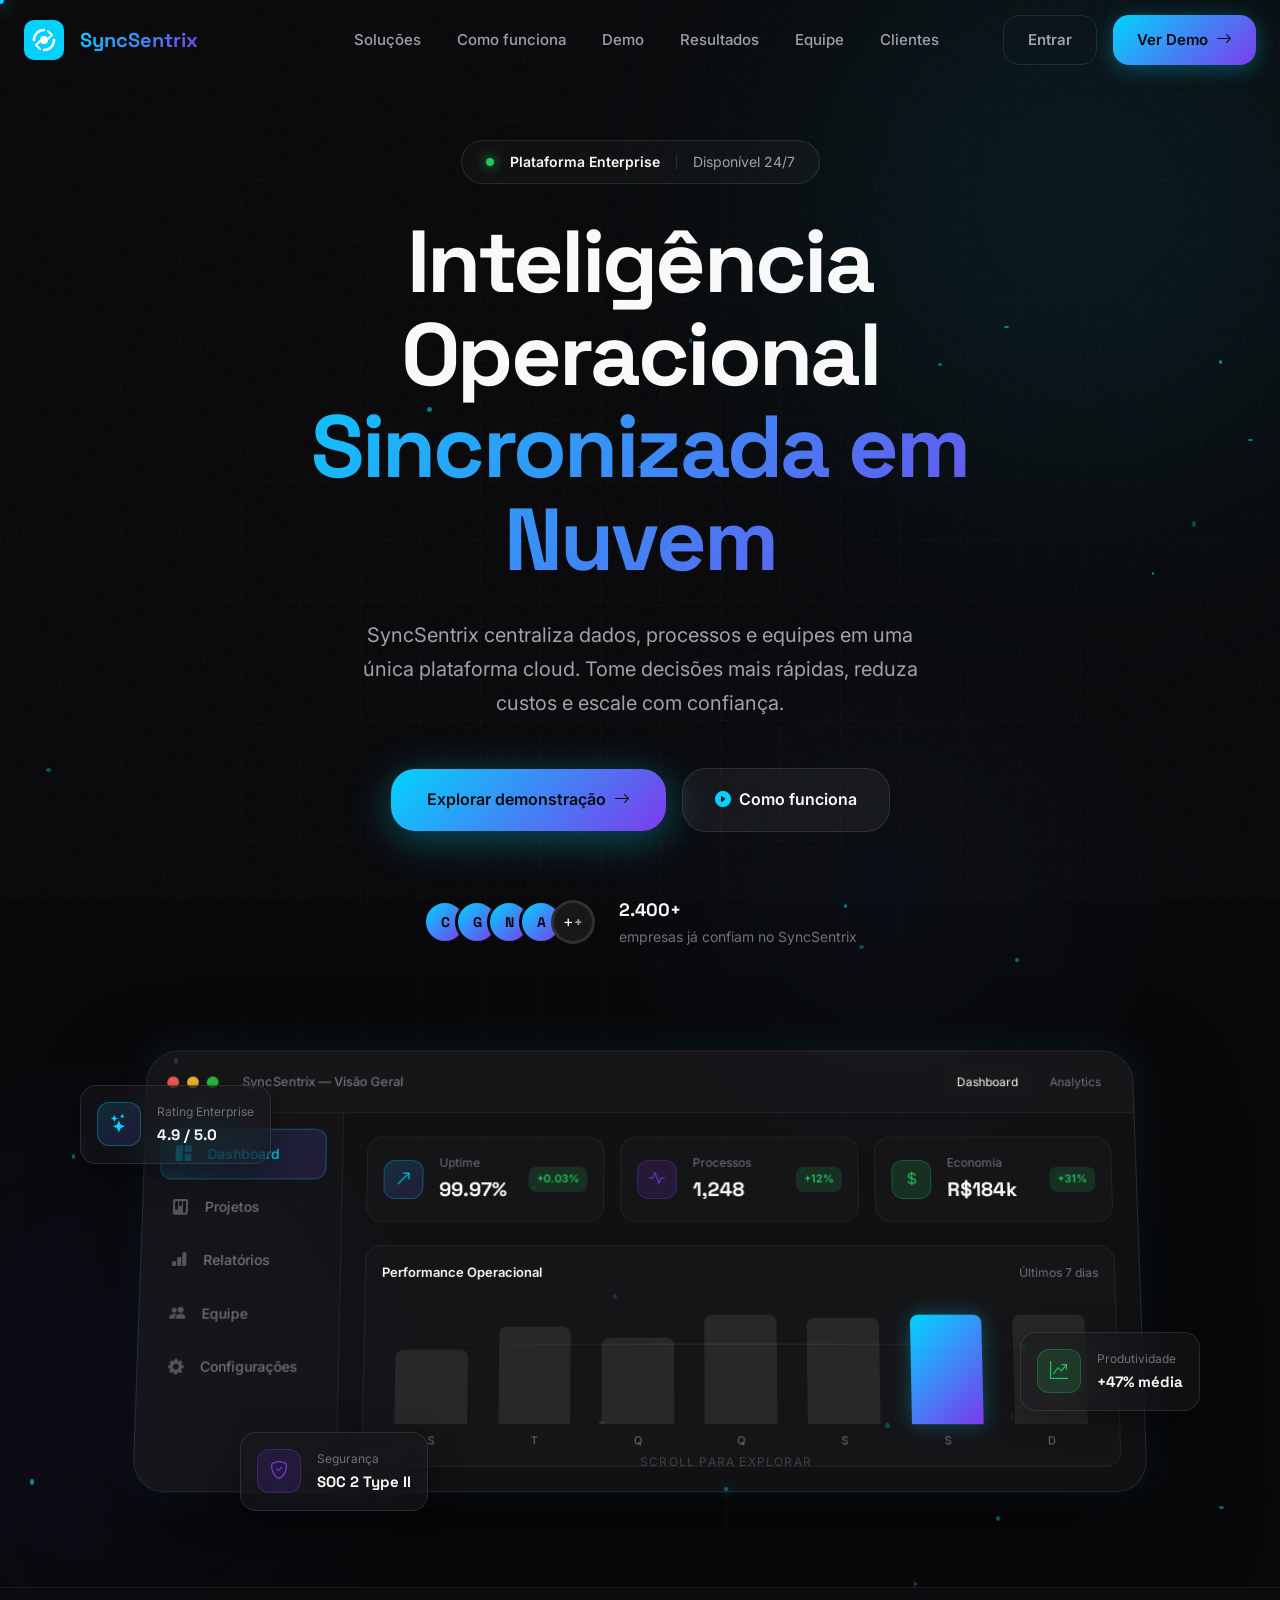
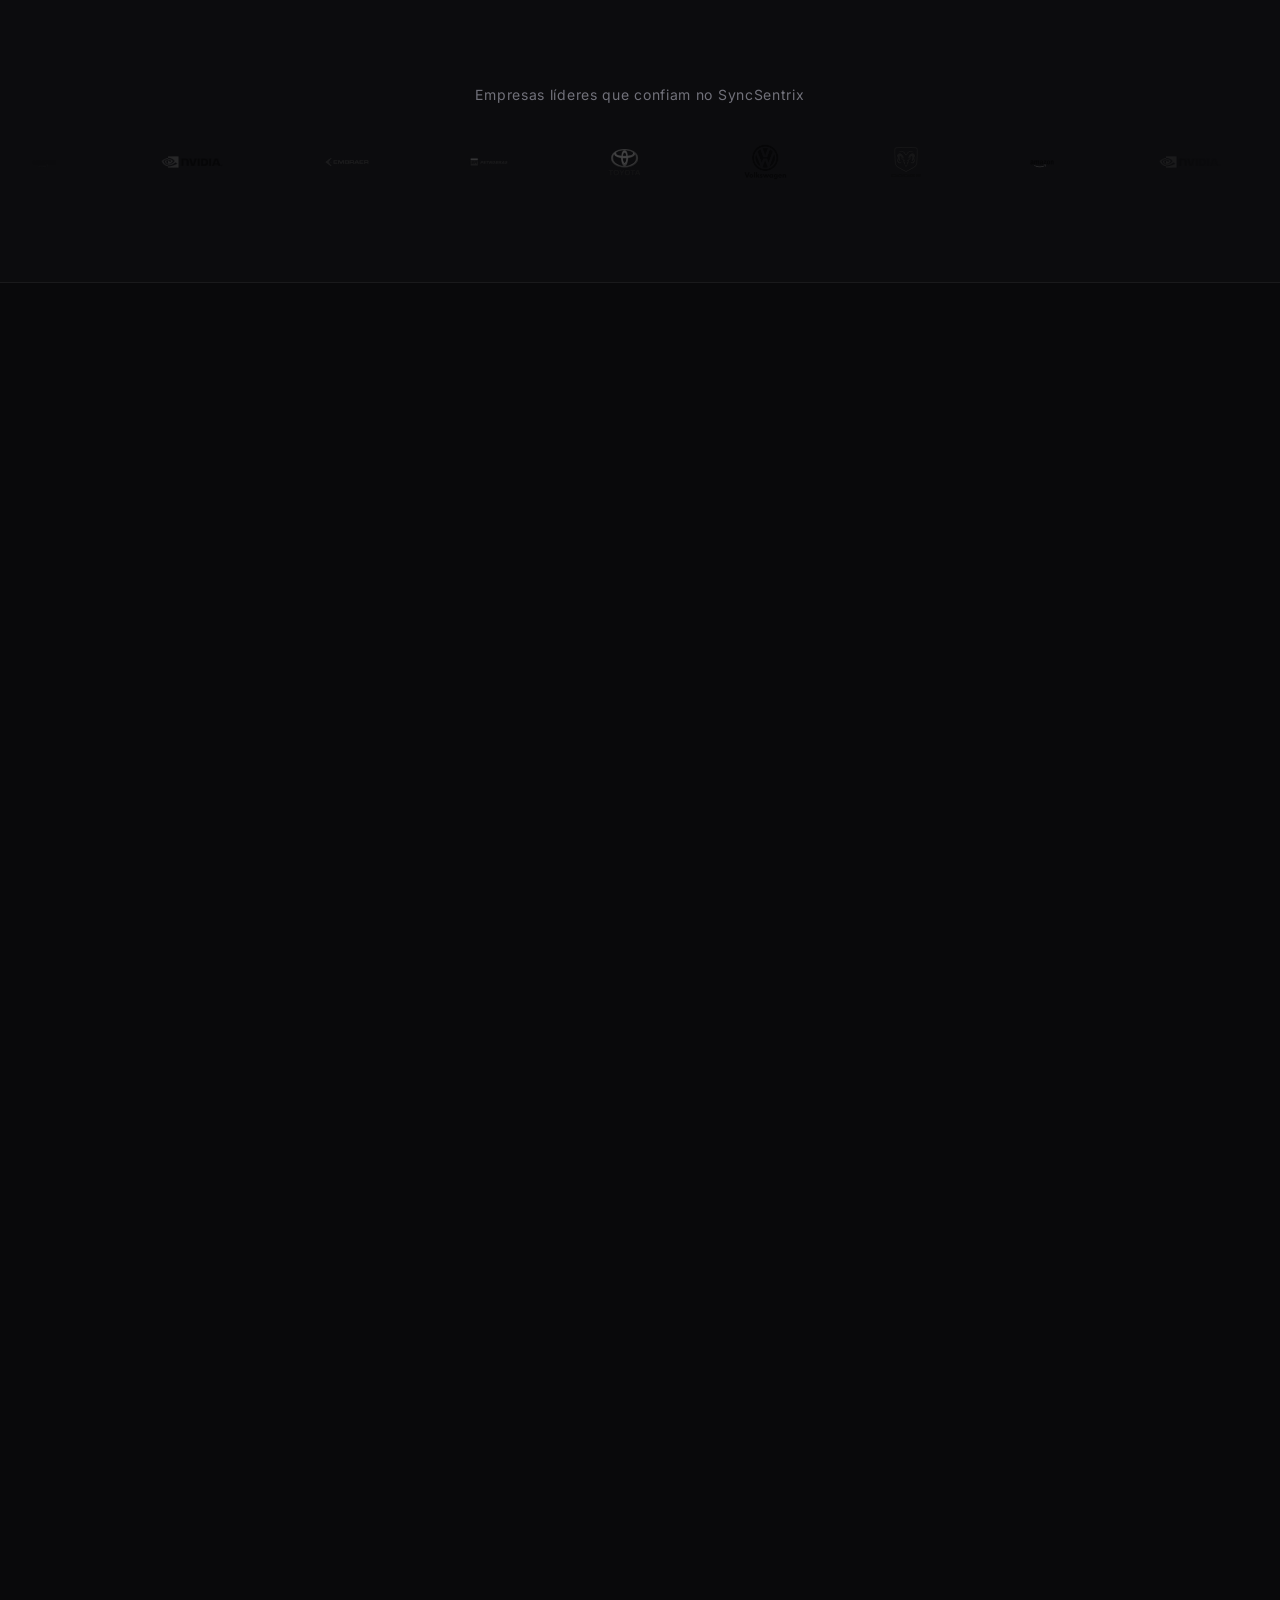
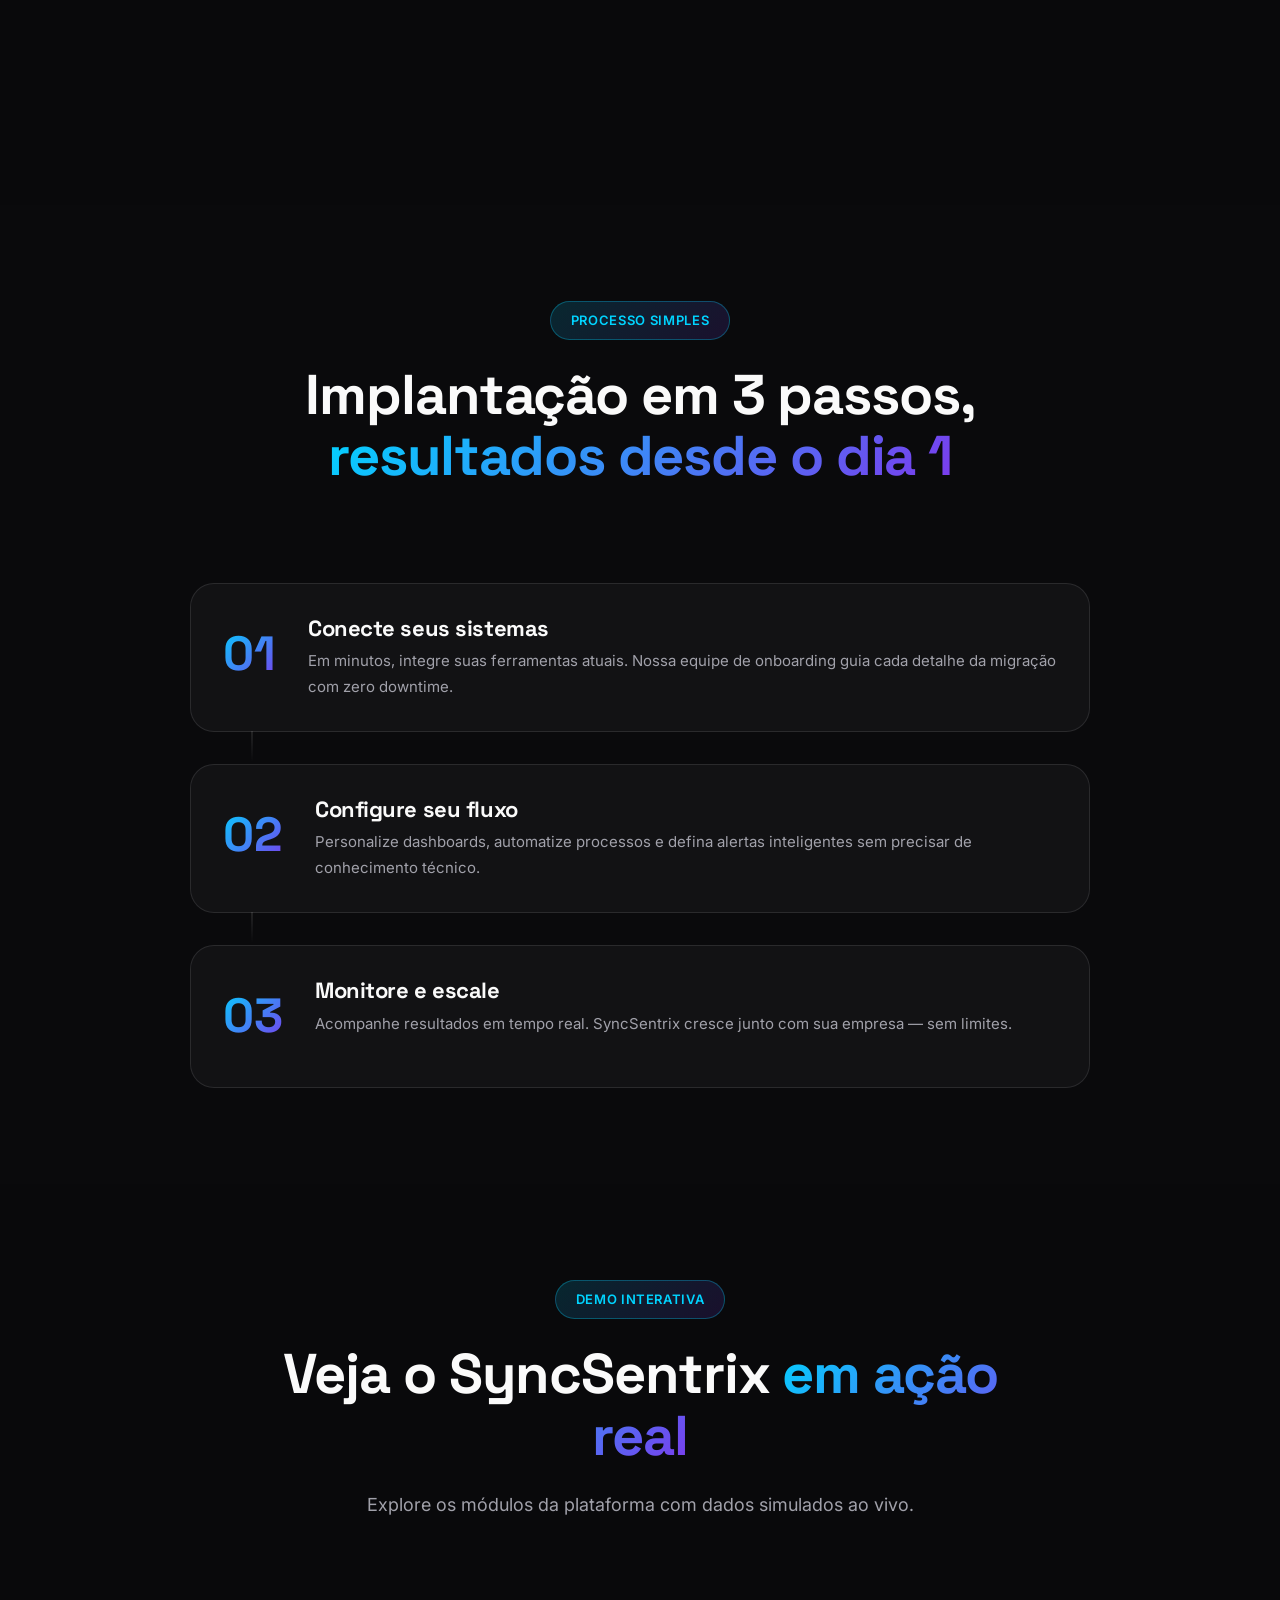
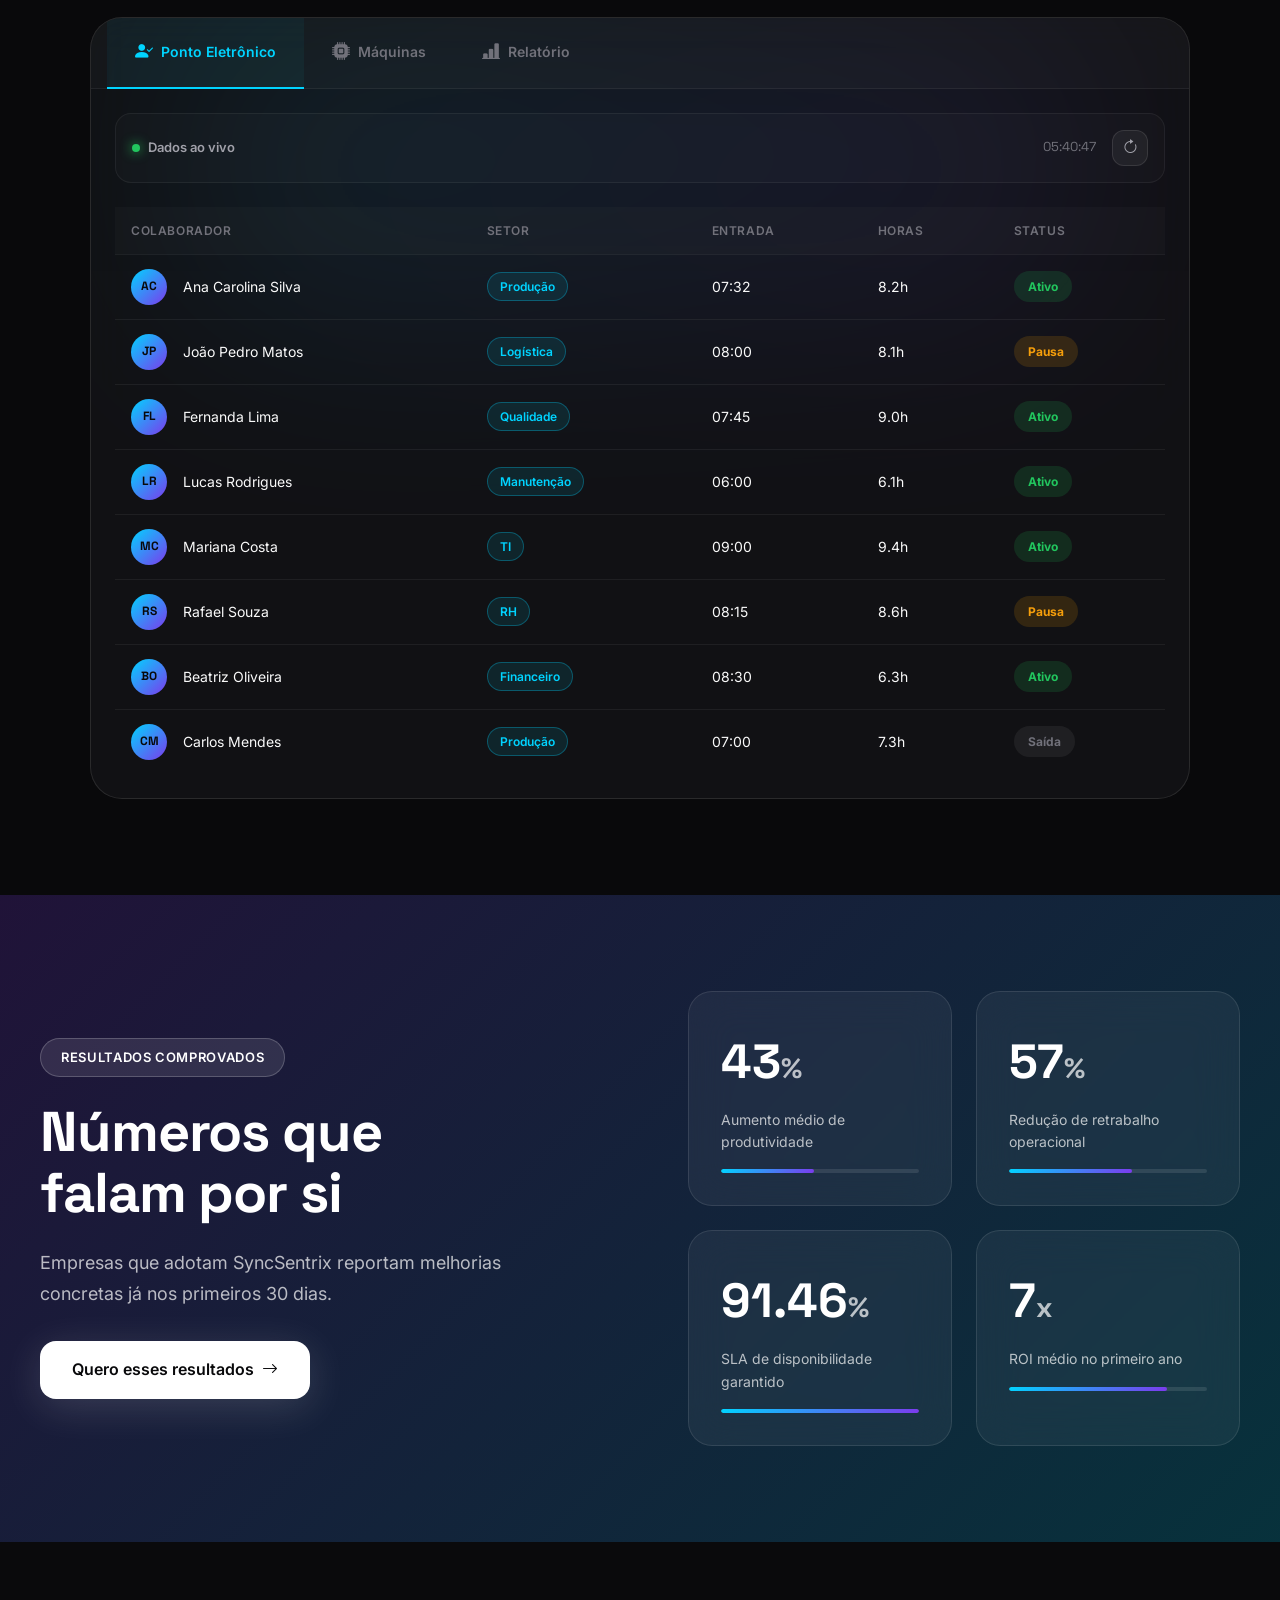
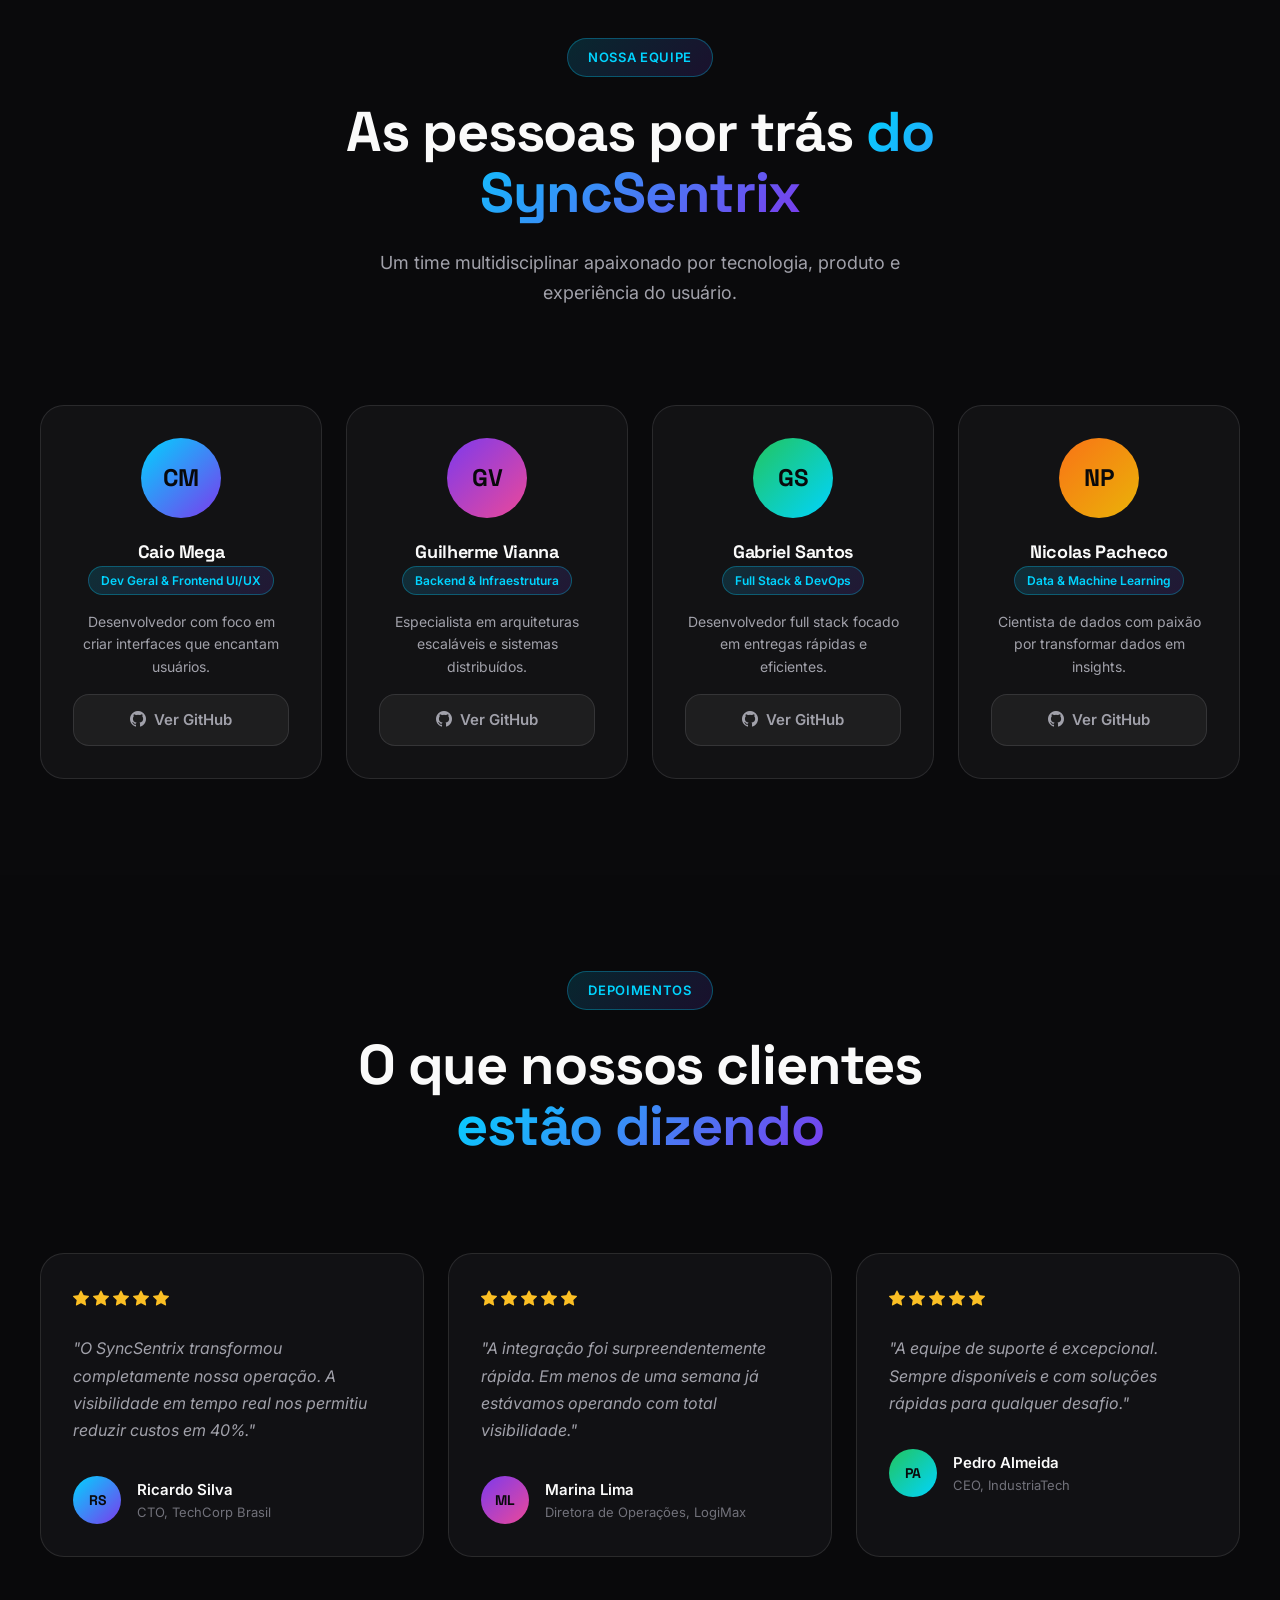
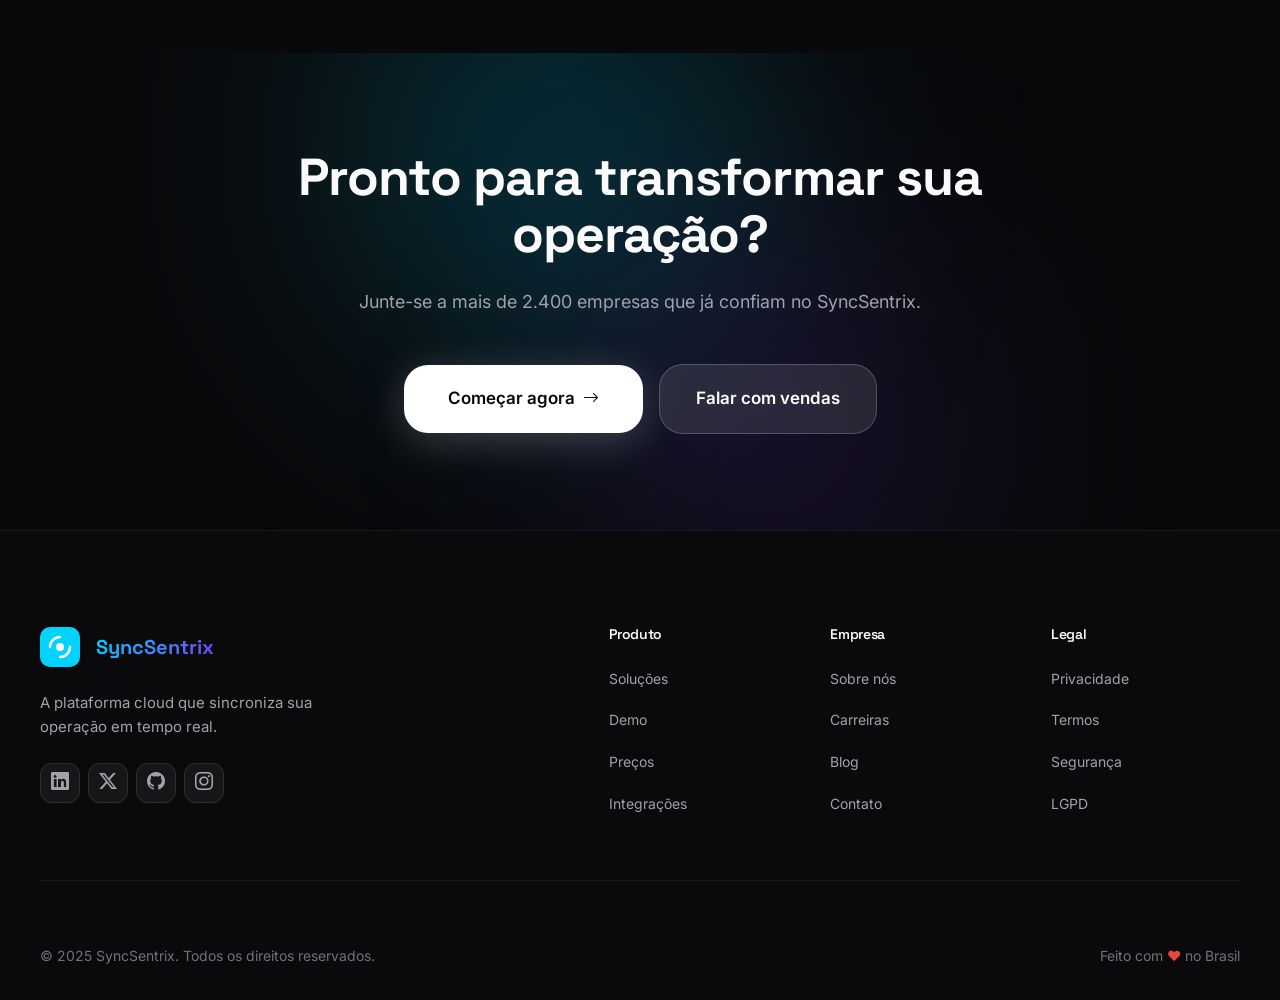
==== commit b2779e2d: "versao atualizada 06/04" ====
--- a/index.html
+++ b/index.html
@@ -7,24 +7,38 @@
   <title>SyncSentrix — Cloud Enterprise Platform</title>
   <link rel="preconnect" href="https://fonts.googleapis.com" />
   <link rel="preconnect" href="https://fonts.gstatic.com" crossorigin />
-  <link href="https://fonts.googleapis.com/css2?family=Space+Grotesk:wght@300;400;500;600;700&family=Inter:wght@300;400;500;600&display=swap" rel="stylesheet" />
+  <link href="https://fonts.googleapis.com/css2?family=Space+Grotesk:wght@300;400;500;600;700&family=Inter:wght@300;400;500;600;700&display=swap" rel="stylesheet" />
   <link rel="stylesheet" href="https://cdn.jsdelivr.net/npm/bootstrap-icons@1.11.3/font/bootstrap-icons.min.css" />
   <link rel="stylesheet" href="style.css" />
 </head>
 <body>
+  <!-- CURSOR GLOW -->
+  <div class="cursor-glow" id="cursor-glow"></div>
+  <div class="cursor-dot" id="cursor-dot"></div>
+
+  <!-- NOISE OVERLAY -->
+  <div class="noise-overlay"></div>
 
   <!-- NAV -->
   <nav class="nav" id="nav">
     <div class="nav__container">
       <a href="#" class="nav__logo" id="nav-logo">
-        <svg class="nav__logo-icon" viewBox="0 0 32 32" fill="none">
-          <rect width="32" height="32" rx="8" fill="#2F4B7C"/>
-          <path d="M8 16C8 11.582 11.582 8 16 8" stroke="#ffffff" stroke-width="2.5" stroke-linecap="round"/>
-          <path d="M24 16C24 20.418 20.418 24 16 24" stroke="#ffffff" stroke-width="2.5" stroke-linecap="round"/>
-          <circle cx="16" cy="16" r="3" fill="#ffffff"/>
-          <path d="M20 9L23 12L20 15" stroke="#ffffff" stroke-width="1.8" stroke-linecap="round" stroke-linejoin="round"/>
-          <path d="M12 17L9 20L12 23" stroke="#ffffff" stroke-width="1.8" stroke-linecap="round" stroke-linejoin="round"/>
-        </svg>
+        <div class="nav__logo-icon">
+          <svg viewBox="0 0 40 40" fill="none">
+            <rect width="40" height="40" rx="10" fill="url(#logoGrad)"/>
+            <defs>
+              <linearGradient id="logoGrad" x1="0" y1="0" x2="40" y2="40">
+                <stop offset="0%" stop-color="#00D4FF"/>
+                <stop offset="100%" stop-color="#7C3AED"/>
+              </linearGradient>
+            </defs>
+            <path d="M10 20C10 14.477 14.477 10 20 10" stroke="#fff" stroke-width="2.5" stroke-linecap="round"/>
+            <path d="M30 20C30 25.523 25.523 30 20 30" stroke="#fff" stroke-width="2.5" stroke-linecap="round"/>
+            <circle cx="20" cy="20" r="4" fill="#fff"/>
+            <path d="M24 11L28 15L24 19" stroke="#fff" stroke-width="2" stroke-linecap="round" stroke-linejoin="round"/>
+            <path d="M16 21L12 25L16 29" stroke="#fff" stroke-width="2" stroke-linecap="round" stroke-linejoin="round"/>
+          </svg>
+        </div>
         <span class="nav__logo-text">SyncSentrix</span>
       </a>
       <ul class="nav__links" id="nav-links">
@@ -36,8 +50,11 @@
         <li><a href="#testimonials" class="nav__link">Clientes</a></li>
       </ul>
       <div class="nav__actions">
-        <a href="#" class="btn btn--ghost" id="nav-login">Entrar</a>
-        <a href="#demo" class="btn btn--primary" id="nav-cta">Ver Demo</a>
+        <a href="login.html" class="btn btn--ghost">Entrar</a>
+        <a href="demo-ponto.html" class="btn btn--primary">
+          <span>Ver Demo</span>
+          <i class="bi bi-arrow-right"></i>
+        </a>
       </div>
       <button class="nav__hamburger" id="nav-hamburger" aria-label="Menu">
         <span></span><span></span><span></span>
@@ -48,105 +65,366 @@
   <!-- HERO -->
   <section class="hero" id="hero">
     <div class="hero__bg">
-      <div class="hero__orb hero__orb--1"></div>
-      <div class="hero__orb hero__orb--2"></div>
+      <div class="hero__gradient hero__gradient--1"></div>
+      <div class="hero__gradient hero__gradient--2"></div>
+      <div class="hero__gradient hero__gradient--3"></div>
       <div class="hero__grid"></div>
-    </div>
-    <div class="hero__container">
-      <div class="hero__badge" id="hero-badge">
-        <span class="badge__dot"></span>
-        Plataforma Enterprise · Disponível 24/7
-      </div>
-      <h1 class="hero__title" id="hero-title">
-        Inteligência Operacional<br />
-        <span class="hero__title--accent">Sincronizada em Nuvem</span>
+      <div class="hero__particles" id="hero-particles"></div>
+    </div>
+    
+    <div class="hero__content">
+      <div class="hero__badge animate-in" style="--delay: 0">
+        <span class="badge__pulse"></span>
+        <span class="badge__text">Plataforma Enterprise</span>
+        <span class="badge__divider"></span>
+        <span class="badge__status">Disponível 24/7</span>
+      </div>
+      
+      <h1 class="hero__title animate-in" style="--delay: 1">
+        <span class="hero__title-line">Inteligência Operacional</span>
+        <span class="hero__title-line hero__title--gradient">Sincronizada em Nuvem</span>
       </h1>
-      <p class="hero__subtitle" id="hero-subtitle">
+      
+      <p class="hero__subtitle animate-in" style="--delay: 2">
         SyncSentrix centraliza dados, processos e equipes em uma única plataforma cloud.
         Tome decisões mais rápidas, reduza custos e escale com confiança.
       </p>
-      <div class="hero__actions" id="hero-actions">
-        <a href="#demo" class="btn btn--hero-primary" id="hero-cta-primary">
-          Explorar demonstração
-          <i class="bi bi-arrow-right"></i>
+      
+      <div class="hero__actions animate-in" style="--delay: 3">
+        <a href="demo-ponto.html" class="btn btn--hero-primary magnetic-btn">
+          <span class="btn__text">Explorar demonstração</span>
+          <span class="btn__icon"><i class="bi bi-arrow-right"></i></span>
+          <span class="btn__glow"></span>
         </a>
-        <a href="#how" class="btn btn--hero-ghost" id="hero-cta-secondary">
-          <i class="bi bi-play-circle"></i>
-          Como funciona
+        <a href="#how" class="btn btn--hero-secondary magnetic-btn">
+          <span class="btn__icon-left"><i class="bi bi-play-circle-fill"></i></span>
+          <span class="btn__text">Como funciona</span>
         </a>
       </div>
-      <div class="hero__social-proof" id="hero-social-proof">
+      
+      <div class="hero__social-proof animate-in" style="--delay: 4">
         <div class="hero__avatars">
-          <div class="avatar" style="background:#2F4B7C;">C</div>
-          <div class="avatar" style="background:#3D5D91;">G</div>
-          <div class="avatar" style="background:#5578A8;">G</div>
-          <div class="avatar" style="background:#1E3259;">N</div>
-        </div>
-        <p class="hero__proof-text">+2.400 empresas já confiam no SyncSentrix</p>
-      </div>
-    </div>
-    <div class="hero__dashboard-wrapper" id="hero-dashboard">
+          <div class="avatar" data-letter="C"></div>
+          <div class="avatar" data-letter="G"></div>
+          <div class="avatar" data-letter="N"></div>
+          <div class="avatar" data-letter="A"></div>
+          <div class="avatar avatar--more">+</div>
+        </div>
+        <div class="hero__proof-content">
+          <span class="hero__proof-number">2.400+</span>
+          <span class="hero__proof-text">empresas já confiam no SyncSentrix</span>
+        </div>
+      </div>
+    </div>
+
+    <div class="hero__visual animate-in" style="--delay: 2">
       <div class="hero__dashboard">
+        <div class="dashboard__glow"></div>
         <div class="dashboard__header">
-          <div class="dashboard__dot dashboard__dot--red"></div>
-          <div class="dashboard__dot dashboard__dot--yellow"></div>
-          <div class="dashboard__dot dashboard__dot--green"></div>
+          <div class="dashboard__dots">
+            <span class="dot dot--red"></span>
+            <span class="dot dot--yellow"></span>
+            <span class="dot dot--green"></span>
+          </div>
           <span class="dashboard__title">SyncSentrix — Visão Geral</span>
+          <div class="dashboard__tabs">
+            <span class="dashboard__tab dashboard__tab--active">Dashboard</span>
+            <span class="dashboard__tab">Analytics</span>
+          </div>
         </div>
         <div class="dashboard__body">
           <div class="dashboard__sidebar">
             <div class="dash-nav-item dash-nav-item--active">
-              <i class="bi bi-grid-1x2"></i>Dashboard
-            </div>
-            <div class="dash-nav-item"><i class="bi bi-kanban"></i>Projetos</div>
-            <div class="dash-nav-item"><i class="bi bi-bar-chart-line"></i>Relatórios</div>
-            <div class="dash-nav-item"><i class="bi bi-people"></i>Equipe</div>
+              <i class="bi bi-grid-1x2-fill"></i>
+              <span>Dashboard</span>
+            </div>
+            <div class="dash-nav-item">
+              <i class="bi bi-kanban-fill"></i>
+              <span>Projetos</span>
+            </div>
+            <div class="dash-nav-item">
+              <i class="bi bi-bar-chart-fill"></i>
+              <span>Relatórios</span>
+            </div>
+            <div class="dash-nav-item">
+              <i class="bi bi-people-fill"></i>
+              <span>Equipe</span>
+            </div>
+            <div class="dash-nav-item">
+              <i class="bi bi-gear-fill"></i>
+              <span>Configurações</span>
+            </div>
           </div>
           <div class="dashboard__main">
             <div class="dash-kpi-row">
-              <div class="dash-kpi" id="kpi-1">
-                <span class="dash-kpi__label">Uptime</span>
-                <span class="dash-kpi__value">99.97%</span>
-                <span class="dash-kpi__change dash-kpi__change--up"><i class="bi bi-arrow-up-short"></i> 0.03%</span>
-              </div>
-              <div class="dash-kpi" id="kpi-2">
-                <span class="dash-kpi__label">Processos Ativos</span>
-                <span class="dash-kpi__value">1.248</span>
-                <span class="dash-kpi__change dash-kpi__change--up"><i class="bi bi-arrow-up-short"></i> 12%</span>
-              </div>
-              <div class="dash-kpi" id="kpi-3">
-                <span class="dash-kpi__label">Economia Gerada</span>
-                <span class="dash-kpi__value">R$184k</span>
-                <span class="dash-kpi__change dash-kpi__change--up"><i class="bi bi-arrow-up-short"></i> 31%</span>
+              <div class="dash-kpi">
+                <div class="dash-kpi__icon"><i class="bi bi-arrow-up-right"></i></div>
+                <div class="dash-kpi__content">
+                  <span class="dash-kpi__label">Uptime</span>
+                  <span class="dash-kpi__value">99.97%</span>
+                </div>
+                <span class="dash-kpi__badge dash-kpi__badge--up">+0.03%</span>
+              </div>
+              <div class="dash-kpi">
+                <div class="dash-kpi__icon dash-kpi__icon--purple"><i class="bi bi-activity"></i></div>
+                <div class="dash-kpi__content">
+                  <span class="dash-kpi__label">Processos</span>
+                  <span class="dash-kpi__value">1,248</span>
+                </div>
+                <span class="dash-kpi__badge dash-kpi__badge--up">+12%</span>
+              </div>
+              <div class="dash-kpi">
+                <div class="dash-kpi__icon dash-kpi__icon--green"><i class="bi bi-currency-dollar"></i></div>
+                <div class="dash-kpi__content">
+                  <span class="dash-kpi__label">Economia</span>
+                  <span class="dash-kpi__value">R$184k</span>
+                </div>
+                <span class="dash-kpi__badge dash-kpi__badge--up">+31%</span>
               </div>
             </div>
             <div class="dash-chart">
-              <div class="dash-chart__label">Performance Operacional — Últimos 7 dias</div>
-              <div class="dash-chart__bars">
-                <div class="dash-bar" style="--h: 55%"><span>Seg</span></div>
-                <div class="dash-bar" style="--h: 72%"><span>Ter</span></div>
-                <div class="dash-bar" style="--h: 64%"><span>Qua</span></div>
-                <div class="dash-bar" style="--h: 88%"><span>Qui</span></div>
-                <div class="dash-bar" style="--h: 79%"><span>Sex</span></div>
-                <div class="dash-bar dash-bar--active" style="--h: 95%"><span>Sáb</span></div>
-                <div class="dash-bar" style="--h: 82%"><span>Dom</span></div>
-              </div>
-            </div>
-          </div>
-        </div>
-      </div>
-      <div class="hero__float hero__float--1" id="hero-float-1">
-        <i class="bi bi-stars"></i>
-        <div>
-          <div class="float__title">Rating Enterprise</div>
-          <div class="float__value">4.9 / 5.0</div>
-        </div>
-      </div>
-      <div class="hero__float hero__float--2" id="hero-float-2">
-        <i class="bi bi-graph-up-arrow"></i>
-        <div>
-          <div class="float__title">Produtividade</div>
-          <div class="float__value">+47% média</div>
+              <div class="dash-chart__header">
+                <span class="dash-chart__title">Performance Operacional</span>
+                <span class="dash-chart__period">Últimos 7 dias</span>
+              </div>
+              <div class="dash-chart__visual">
+                <div class="dash-chart__bars">
+                  <div class="dash-bar" style="--h: 55%; --delay: 0"><span>S</span></div>
+                  <div class="dash-bar" style="--h: 72%; --delay: 1"><span>T</span></div>
+                  <div class="dash-bar" style="--h: 64%; --delay: 2"><span>Q</span></div>
+                  <div class="dash-bar" style="--h: 88%; --delay: 3"><span>Q</span></div>
+                  <div class="dash-bar" style="--h: 79%; --delay: 4"><span>S</span></div>
+                  <div class="dash-bar dash-bar--active" style="--h: 95%; --delay: 5"><span>S</span></div>
+                  <div class="dash-bar" style="--h: 82%; --delay: 6"><span>D</span></div>
+                </div>
+                <div class="dash-chart__line"></div>
+              </div>
+            </div>
+          </div>
+        </div>
+      </div>
+      
+      <!-- Floating Cards -->
+      <div class="hero__float hero__float--1">
+        <div class="float__icon"><i class="bi bi-stars"></i></div>
+        <div class="float__content">
+          <span class="float__label">Rating Enterprise</span>
+          <span class="float__value">4.9 / 5.0</span>
+        </div>
+        <div class="float__glow"></div>
+      </div>
+      
+      <div class="hero__float hero__float--2">
+        <div class="float__icon float__icon--green"><i class="bi bi-graph-up-arrow"></i></div>
+        <div class="float__content">
+          <span class="float__label">Produtividade</span>
+          <span class="float__value">+47% média</span>
+        </div>
+        <div class="float__glow"></div>
+      </div>
+      
+      <div class="hero__float hero__float--3">
+        <div class="float__icon float__icon--purple"><i class="bi bi-shield-check"></i></div>
+        <div class="float__content">
+          <span class="float__label">Segurança</span>
+          <span class="float__value">SOC 2 Type II</span>
+        </div>
+        <div class="float__glow"></div>
+      </div>
+    </div>
+
+    <div class="hero__scroll">
+      <span class="hero__scroll-text">Scroll para explorar</span>
+      <div class="hero__scroll-line">
+        <div class="hero__scroll-dot"></div>
+      </div>
+    </div>
+  </section>
+
+  <!-- LOGOS -->
+  <section class="logos" id="logos">
+    <div class="logos__container">
+      <p class="logos__label">Empresas líderes que confiam no SyncSentrix</p>
+      <div class="logos__track">
+        <div class="logos__inner" id="logos-inner">
+          <div class="logo-item"><img src="imgs/amazon-logo.png" alt="Amazon" /></div>
+          <div class="logo-item"><img src="imgs/nvidia-logo.png" alt="Nvidia" /></div>
+          <div class="logo-item"><img src="imgs/embraer-logo.png" alt="Embraer" /></div>
+          <div class="logo-item"><img src="imgs/petrobras-logo.png" alt="Petrobras" /></div>
+          <div class="logo-item"><img src="imgs/toyota-logo.png" alt="Toyota" /></div>
+          <div class="logo-item"><img src="imgs/vw-logo.png" alt="Volkswagen" /></div>
+          <div class="logo-item"><img src="imgs/dogde-logo.png" alt="Dodge" /></div>
+          <!-- Duplicados para loop infinito -->
+          <div class="logo-item"><img src="imgs/amazon-logo.png" alt="Amazon" /></div>
+          <div class="logo-item"><img src="imgs/nvidia-logo.png" alt="Nvidia" /></div>
+          <div class="logo-item"><img src="imgs/embraer-logo.png" alt="Embraer" /></div>
+          <div class="logo-item"><img src="imgs/petrobras-logo.png" alt="Petrobras" /></div>
+          <div class="logo-item"><img src="imgs/toyota-logo.png" alt="Toyota" /></div>
+          <div class="logo-item"><img src="imgs/vw-logo.png" alt="Volkswagen" /></div>
+          <div class="logo-item"><img src="imgs/dogde-logo.png" alt="Dodge" /></div>
+        </div>
+      </div>
+    </div>
+  </section>
+
+  <!-- FEATURES BENTO -->
+  <section class="features" id="features">
+    <div class="features__container">
+      <div class="section__header">
+        <span class="section__badge">Soluções Enterprise</span>
+        <h2 class="section__title">
+          Tudo que sua empresa precisa,
+          <span class="section__title--gradient">em um único lugar</span>
+        </h2>
+        <p class="section__subtitle">Do operacional ao estratégico, SyncSentrix conecta cada camada do seu negócio com precisão e segurança.</p>
+      </div>
+      
+      <div class="features__bento">
+        <!-- Card Grande Principal -->
+        <div class="bento-card bento-card--large tilt-card">
+          <div class="bento-card__glow"></div>
+          <div class="bento-card__content">
+            <div class="bento-card__icon">
+              <i class="bi bi-speedometer2"></i>
+            </div>
+            <h3 class="bento-card__title">Inteligência de Dados em Tempo Real</h3>
+            <p class="bento-card__desc">Painéis dinâmicos e relatórios automatizados que transformam dados brutos em decisões estratégicas. Alertas inteligentes, análise preditiva e visualizações avançadas.</p>
+            <div class="bento-card__visual">
+              <div class="mini-chart">
+                <div class="mini-bar" style="--h:40%; --delay:0"></div>
+                <div class="mini-bar" style="--h:65%; --delay:1"></div>
+                <div class="mini-bar" style="--h:50%; --delay:2"></div>
+                <div class="mini-bar mini-bar--accent" style="--h:85%; --delay:3"></div>
+                <div class="mini-bar" style="--h:70%; --delay:4"></div>
+                <div class="mini-bar mini-bar--accent" style="--h:95%; --delay:5"></div>
+              </div>
+            </div>
+          </div>
+        </div>
+
+        <!-- Card Médio -->
+        <div class="bento-card bento-card--medium tilt-card">
+          <div class="bento-card__glow"></div>
+          <div class="bento-card__content">
+            <div class="bento-card__icon bento-card__icon--purple">
+              <i class="bi bi-plugin"></i>
+            </div>
+            <h3 class="bento-card__title">Integração Universal</h3>
+            <p class="bento-card__desc">Conecta com mais de 200 ferramentas — ERP, CRM, BI, APIs REST e webhooks.</p>
+            <div class="bento-card__integrations">
+              <span class="integration-pill">Salesforce</span>
+              <span class="integration-pill">SAP</span>
+              <span class="integration-pill">HubSpot</span>
+              <span class="integration-pill">+197</span>
+            </div>
+          </div>
+        </div>
+
+        <!-- Card Médio -->
+        <div class="bento-card bento-card--medium tilt-card">
+          <div class="bento-card__glow"></div>
+          <div class="bento-card__content">
+            <div class="bento-card__icon bento-card__icon--green">
+              <i class="bi bi-shield-lock-fill"></i>
+            </div>
+            <h3 class="bento-card__title">Segurança de Nível Bancário</h3>
+            <p class="bento-card__desc">Criptografia AES-256, conformidade com LGPD e SOC 2.</p>
+            <div class="bento-card__security">
+              <div class="security-badge"><i class="bi bi-check-circle-fill"></i> LGPD</div>
+              <div class="security-badge"><i class="bi bi-check-circle-fill"></i> SOC 2</div>
+              <div class="security-badge"><i class="bi bi-check-circle-fill"></i> ISO 27001</div>
+            </div>
+          </div>
+        </div>
+
+        <!-- Card Pequeno -->
+        <div class="bento-card bento-card--small tilt-card">
+          <div class="bento-card__glow"></div>
+          <div class="bento-card__content">
+            <div class="bento-card__icon bento-card__icon--orange">
+              <i class="bi bi-cpu-fill"></i>
+            </div>
+            <h3 class="bento-card__title">Automação IA</h3>
+            <p class="bento-card__desc">Workflows automatizados com inteligência artificial.</p>
+          </div>
+        </div>
+
+        <!-- Card Pequeno -->
+        <div class="bento-card bento-card--small tilt-card">
+          <div class="bento-card__glow"></div>
+          <div class="bento-card__content">
+            <div class="bento-card__icon bento-card__icon--blue">
+              <i class="bi bi-people-fill"></i>
+            </div>
+            <h3 class="bento-card__title">Colaboração</h3>
+            <p class="bento-card__desc">Espaços de trabalho compartilhados em tempo real.</p>
+          </div>
+        </div>
+
+        <!-- Card Destaque -->
+        <div class="bento-card bento-card--highlight tilt-card">
+          <div class="bento-card__glow"></div>
+          <div class="bento-card__content">
+            <div class="bento-card__icon">
+              <i class="bi bi-activity"></i>
+            </div>
+            <h3 class="bento-card__title">Monitoramento 24/7</h3>
+            <p class="bento-card__desc">Visibilidade total com uptime garantido em SLA.</p>
+            <div class="bento-card__uptime">
+              <span class="uptime-value">99.97%</span>
+              <span class="uptime-label">Uptime SLA</span>
+            </div>
+          </div>
+        </div>
+      </div>
+    </div>
+  </section>
+
+  <!-- HOW IT WORKS -->
+  <section class="how" id="how">
+    <div class="how__container">
+      <div class="section__header">
+        <span class="section__badge">Processo Simples</span>
+        <h2 class="section__title">
+          Implantação em 3 passos,
+          <span class="section__title--gradient">resultados desde o dia 1</span>
+        </h2>
+      </div>
+      
+      <div class="steps">
+        <div class="step tilt-card">
+          <div class="step__number">
+            <span>01</span>
+            <div class="step__number-glow"></div>
+          </div>
+          <div class="step__content">
+            <h3 class="step__title">Conecte seus sistemas</h3>
+            <p class="step__desc">Em minutos, integre suas ferramentas atuais. Nossa equipe de onboarding guia cada detalhe da migração com zero downtime.</p>
+          </div>
+          <div class="step__line"></div>
+        </div>
+        
+        <div class="step tilt-card">
+          <div class="step__number">
+            <span>02</span>
+            <div class="step__number-glow"></div>
+          </div>
+          <div class="step__content">
+            <h3 class="step__title">Configure seu fluxo</h3>
+            <p class="step__desc">Personalize dashboards, automatize processos e defina alertas inteligentes sem precisar de conhecimento técnico.</p>
+          </div>
+          <div class="step__line"></div>
+        </div>
+        
+        <div class="step tilt-card">
+          <div class="step__number">
+            <span>03</span>
+            <div class="step__number-glow"></div>
+          </div>
+          <div class="step__content">
+            <h3 class="step__title">Monitore e escale</h3>
+            <p class="step__desc">Acompanhe resultados em tempo real. SyncSentrix cresce junto com sua empresa — sem limites.</p>
+          </div>
         </div>
       </div>
     </div>
@@ -157,27 +435,38 @@
     <div class="demo__container">
       <div class="section__header">
         <span class="section__badge">Demo Interativa</span>
-        <h2 class="section__title">Veja o SyncSentrix<br/>em ação real</h2>
-        <p class="section__subtitle">Explore os módulos da plataforma com dados simulados ao vivo. Interaja, navegue e sinta como é trabalhar com inteligência operacional de verdade.</p>
-      </div>
-      <div class="demo__panel" id="demo-panel">
-        <div class="demo__tabs" id="demo-tabs">
-          <button class="demo__tab demo__tab--active" data-tab="ponto" id="tab-ponto">
-            <i class="bi bi-person-check"></i> Ponto Eletrônico
-          </button>
-          <button class="demo__tab" data-tab="maquinas" id="tab-maquinas">
-            <i class="bi bi-cpu"></i> Máquinas
-          </button>
-          <button class="demo__tab" data-tab="relatorio" id="tab-relatorio">
-            <i class="bi bi-bar-chart-line"></i> Relatório
-          </button>
-        </div>
+        <h2 class="section__title">
+          Veja o SyncSentrix
+          <span class="section__title--gradient">em ação real</span>
+        </h2>
+        <p class="section__subtitle">Explore os módulos da plataforma com dados simulados ao vivo.</p>
+      </div>
+      
+      <div class="demo__panel">
+        <div class="demo__glow"></div>
+        <div class="demo__tabs">
+          <a href="demo-ponto.html" class="demo__tab demo__tab--active">
+            <i class="bi bi-person-check-fill"></i>
+            <span>Ponto Eletrônico</span>
+          </a>
+          <a href="demo-maquinas.html" class="demo__tab">
+            <i class="bi bi-cpu-fill"></i>
+            <span>Máquinas</span>
+          </a>
+          <a href="demo-relatorios.html" class="demo__tab">
+            <i class="bi bi-bar-chart-line-fill"></i>
+            <span>Relatório</span>
+          </a>
+        </div>
+        
         <div class="demo__content">
-
           <!-- Ponto Eletrônico -->
           <div class="demo__tab-content demo__tab-content--active" id="content-ponto">
             <div class="demo__bar">
-              <div class="demo__live-badge"><span class="badge__dot"></span> Dados ao vivo</div>
+              <div class="demo__live-badge">
+                <span class="demo__live-dot"></span>
+                <span>Dados ao vivo</span>
+              </div>
               <div class="demo__bar-right">
                 <span class="demo__timestamp" id="ponto-timestamp"></span>
                 <button class="demo__refresh-btn" id="refresh-ponto" title="Atualizar">
@@ -204,7 +493,10 @@
           <!-- Máquinas -->
           <div class="demo__tab-content" id="content-maquinas">
             <div class="demo__bar">
-              <div class="demo__live-badge"><span class="badge__dot"></span> Sensores ao vivo</div>
+              <div class="demo__live-badge">
+                <span class="demo__live-dot"></span>
+                <span>Sensores ao vivo</span>
+              </div>
               <div class="demo__bar-right">
                 <span class="demo__timestamp" id="maquinas-timestamp"></span>
                 <button class="demo__refresh-btn" id="refresh-maquinas" title="Atualizar">
@@ -218,7 +510,10 @@
           <!-- Relatório -->
           <div class="demo__tab-content" id="content-relatorio">
             <div class="demo__bar">
-              <div class="demo__live-badge"><span class="badge__dot"></span> Relatório do dia</div>
+              <div class="demo__live-badge">
+                <span class="demo__live-dot"></span>
+                <span>Relatório do dia</span>
+              </div>
               <div class="demo__bar-right">
                 <span class="demo__timestamp" id="relatorio-timestamp"></span>
                 <button class="demo__refresh-btn" id="refresh-relatorio" title="Atualizar">
@@ -228,119 +523,6 @@
             </div>
             <div class="demo__report" id="demo-report"></div>
           </div>
-
-        </div>
-      </div>
-    </div>
-  </section>
-
-  <!-- LOGOS -->
-  <section class="logos" id="logos">
-    <div class="logos__container">
-      <p class="logos__label">Empresas que confiam no SyncSentrix</p>
-      <div class="logos__track">
-        <div class="logos__inner" id="logos-inner">
-          <div class="logo-item"><img src="imgs/amazon-logo.png"   alt="Amazon" /></div>
-          <div class="logo-item"><img src="imgs/dogde-logo.png"    alt="Dodge" /></div>
-          <div class="logo-item"><img src="imgs/embraer-logo.png"  alt="Embraer" /></div>
-          <div class="logo-item"><img src="imgs/nvidia-logo.png"   alt="Nvidia" /></div>
-          <div class="logo-item"><img src="imgs/petrobras-logo.png" alt="Petrobras" /></div>
-          <div class="logo-item"><img src="imgs/toyota-logo.png"   alt="Toyota" /></div>
-          <div class="logo-item"><img src="imgs/vw-logo.png"       alt="Volkswagen" /></div>
-          <div class="logo-item"><img src="imgs/amazon-logo.png"   alt="Amazon" /></div>
-          <div class="logo-item"><img src="imgs/dogde-logo.png"    alt="Dodge" /></div>
-          <div class="logo-item"><img src="imgs/embraer-logo.png"  alt="Embraer" /></div>
-          <div class="logo-item"><img src="imgs/nvidia-logo.png"   alt="Nvidia" /></div>
-          <div class="logo-item"><img src="imgs/petrobras-logo.png" alt="Petrobras" /></div>
-          <div class="logo-item"><img src="imgs/toyota-logo.png"   alt="Toyota" /></div>
-          <div class="logo-item"><img src="imgs/vw-logo.png"       alt="Volkswagen" /></div>
-        </div>
-      </div>
-    </div>
-  </section>
-
-  <!-- FEATURES -->
-  <section class="features" id="features">
-    <div class="features__container">
-      <div class="section__header">
-        <span class="section__badge">Soluções Enterprise</span>
-        <h2 class="section__title">Tudo que sua empresa precisa,<br/>em um único lugar</h2>
-        <p class="section__subtitle">Do operacional ao estratégico, SyncSentrix conecta cada camada do seu negócio com precisão e segurança.</p>
-      </div>
-      <div class="features__grid" id="features-grid">
-        <div class="feature-card feature-card--large" id="feature-1">
-          <div class="feature-card__icon"><i class="bi bi-speedometer2"></i></div>
-          <h3 class="feature-card__title">Inteligência de Dados em Tempo Real</h3>
-          <p class="feature-card__desc">Painéis dinâmicos e relatórios automatizados que transformam dados brutos em decisões estratégicas. Alertas inteligentes, análise preditiva e visualizações avançadas — tudo sincronizado em milissegundos.</p>
-          <div class="feature-card__visual">
-            <div class="mini-chart">
-              <div class="mini-bar" style="--h:40%"></div>
-              <div class="mini-bar" style="--h:65%"></div>
-              <div class="mini-bar" style="--h:50%"></div>
-              <div class="mini-bar mini-bar--accent" style="--h:85%"></div>
-              <div class="mini-bar" style="--h:70%"></div>
-              <div class="mini-bar" style="--h:90%"></div>
-            </div>
-          </div>
-        </div>
-        <div class="feature-card" id="feature-2">
-          <div class="feature-card__icon"><i class="bi bi-plugin"></i></div>
-          <h3 class="feature-card__title">Integração Universal</h3>
-          <p class="feature-card__desc">Conecta com mais de 200 ferramentas — ERP, CRM, BI, APIs REST e webhooks. Sem fricção, sem código.</p>
-        </div>
-        <div class="feature-card" id="feature-3">
-          <div class="feature-card__icon"><i class="bi bi-shield-lock"></i></div>
-          <h3 class="feature-card__title">Segurança de Nível Bancário</h3>
-          <p class="feature-card__desc">Criptografia AES-256, conformidade com LGPD e SOC 2. Seus dados protegidos com os mais altos padrões globais.</p>
-        </div>
-        <div class="feature-card" id="feature-4">
-          <div class="feature-card__icon"><i class="bi bi-cpu"></i></div>
-          <h3 class="feature-card__title">Automação Inteligente</h3>
-          <p class="feature-card__desc">Workflows automatizados com IA que eliminam tarefas repetitivas. Configure uma vez, ganhe horas toda semana.</p>
-        </div>
-        <div class="feature-card" id="feature-5">
-          <div class="feature-card__icon"><i class="bi bi-people-fill"></i></div>
-          <h3 class="feature-card__title">Colaboração em Equipe</h3>
-          <p class="feature-card__desc">Espaços de trabalho compartilhados, controle de permissões granular e comunicação integrada entre departamentos.</p>
-        </div>
-        <div class="feature-card feature-card--highlight" id="feature-6">
-          <div class="feature-card__icon"><i class="bi bi-activity"></i></div>
-          <h3 class="feature-card__title">Monitoramento Contínuo</h3>
-          <p class="feature-card__desc">Visibilidade total de toda a operação com uptime de 99.97%. SLA garantido em contrato.</p>
-          <div class="feature-card__tag">99.97% Uptime SLA</div>
-        </div>
-      </div>
-    </div>
-  </section>
-
-  <!-- HOW IT WORKS -->
-  <section class="how" id="how">
-    <div class="how__container">
-      <div class="section__header">
-        <span class="section__badge">Processo Simples</span>
-        <h2 class="section__title">Implantação em 3 passos,<br/>resultados desde o dia 1</h2>
-      </div>
-      <div class="steps" id="steps">
-        <div class="step" id="step-1">
-          <div class="step__number">01</div>
-          <div class="step__content">
-            <h3 class="step__title">Conecte seus sistemas</h3>
-            <p class="step__desc">Em minutos, integre suas ferramentas atuais. Nossa equipe de onboarding guia cada detalhe da migração com zero downtime e suporte 24h.</p>
-          </div>
-        </div>
-        <div class="step" id="step-2">
-          <div class="step__number">02</div>
-          <div class="step__content">
-            <h3 class="step__title">Configure seu fluxo</h3>
-            <p class="step__desc">Personalize dashboards, automatize processos e defina alertas inteligentes sem precisar de conhecimento técnico avançado.</p>
-          </div>
-        </div>
-        <div class="step" id="step-3">
-          <div class="step__number">03</div>
-          <div class="step__content">
-            <h3 class="step__title">Monitore e escale</h3>
-            <p class="step__desc">Acompanhe resultados em tempo real. SyncSentrix cresce junto com sua empresa — sem limites de usuários ou dados.</p>
-          </div>
         </div>
       </div>
     </div>
@@ -348,29 +530,51 @@
 
   <!-- METRICS -->
   <section class="metrics" id="metrics">
+    <div class="metrics__bg">
+      <div class="metrics__gradient"></div>
+    </div>
     <div class="metrics__container">
       <div class="metrics__content">
         <span class="section__badge section__badge--light">Resultados Comprovados</span>
-        <h2 class="metrics__title">Números que<br/>falam por si</h2>
-        <p class="metrics__subtitle">Empresas que adotam SyncSentrix reportam melhorias concretas já nos primeiros 30 dias de uso.</p>
-        <a href="#demo" class="btn btn--primary" id="metrics-cta">Quero esses resultados</a>
+        <h2 class="metrics__title">Números que falam por si</h2>
+        <p class="metrics__subtitle">Empresas que adotam SyncSentrix reportam melhorias concretas já nos primeiros 30 dias.</p>
+        <a href="demo-relatorios.html" class="btn btn--primary-white magnetic-btn">
+          <span class="btn__text">Quero esses resultados</span>
+          <span class="btn__icon"><i class="bi bi-arrow-right"></i></span>
+        </a>
       </div>
       <div class="metrics__grid">
-        <div class="metric-card" id="metric-1">
+        <div class="metric-card tilt-card">
+          <div class="metric-card__glow"></div>
           <div class="metric-card__value" data-target="47">0<span>%</span></div>
           <div class="metric-card__label">Aumento médio de produtividade</div>
-        </div>
-        <div class="metric-card" id="metric-2">
+          <div class="metric-card__bar">
+            <div class="metric-card__bar-fill" style="--w: 47%"></div>
+          </div>
+        </div>
+        <div class="metric-card tilt-card">
+          <div class="metric-card__glow"></div>
           <div class="metric-card__value" data-target="62">0<span>%</span></div>
           <div class="metric-card__label">Redução de retrabalho operacional</div>
-        </div>
-        <div class="metric-card" id="metric-3">
-          <div class="metric-card__value" data-target="99.97" data-suffix="%">0<span>%</span></div>
+          <div class="metric-card__bar">
+            <div class="metric-card__bar-fill" style="--w: 62%"></div>
+          </div>
+        </div>
+        <div class="metric-card tilt-card">
+          <div class="metric-card__glow"></div>
+          <div class="metric-card__value" data-target="99.97">0<span>%</span></div>
           <div class="metric-card__label">SLA de disponibilidade garantido</div>
-        </div>
-        <div class="metric-card" id="metric-4">
+          <div class="metric-card__bar">
+            <div class="metric-card__bar-fill" style="--w: 100%"></div>
+          </div>
+        </div>
+        <div class="metric-card tilt-card">
+          <div class="metric-card__glow"></div>
           <div class="metric-card__value" data-target="8">0<span>x</span></div>
           <div class="metric-card__label">ROI médio no primeiro ano</div>
+          <div class="metric-card__bar">
+            <div class="metric-card__bar-fill" style="--w: 80%"></div>
+          </div>
         </div>
       </div>
     </div>
@@ -381,86 +585,69 @@
     <div class="team__container">
       <div class="section__header">
         <span class="section__badge">Nossa Equipe</span>
-        <h2 class="section__title">As pessoas por trás<br/>do SyncSentrix</h2>
+        <h2 class="section__title">
+          As pessoas por trás
+          <span class="section__title--gradient">do SyncSentrix</span>
+        </h2>
         <p class="section__subtitle">Um time multidisciplinar apaixonado por tecnologia, produto e experiência do usuário.</p>
       </div>
+      
       <div class="team__grid">
-
-        <div class="team-card" id="team-caio">
-          <div class="team-card__photo-wrap">
-            <img class="team-card__photo" src="imgs/team/caio.jpg" alt="Caio Mega"
-              onerror="this.style.display='none'; this.nextElementSibling.style.display='flex';" />
-            <div class="team-card__avatar-fallback" style="display:none">CM</div>
-          </div>
-          <div class="team-card__info">
-            <h3 class="team-card__name">Caio Mega</h3>
-            <span class="team-card__role-badge">Dev Geral &amp; Frontend UI/UX</span>
-          </div>
-          <a href="https://github.com/caiomega" target="_blank" rel="noopener" class="btn btn--github" id="github-caio">
-            <i class="bi bi-github"></i> GitHub
+        <div class="team-card tilt-card">
+          <div class="team-card__glow"></div>
+          <div class="team-card__avatar">
+            <span>CM</span>
+          </div>
+          <h3 class="team-card__name">Caio Mega</h3>
+          <span class="team-card__role">Dev Geral & Frontend UI/UX</span>
+          <p class="team-card__bio">Desenvolvedor com foco em criar interfaces que encantam usuários.</p>
+          <a href="https://github.com" class="btn btn--github magnetic-btn" target="_blank">
+            <i class="bi bi-github"></i>
+            <span>Ver GitHub</span>
           </a>
         </div>
-
-        <div class="team-card" id="team-guilherme-s">
-          <div class="team-card__photo-wrap">
-            <img class="team-card__photo" src="imgs/team/guilherme-s.jpg" alt="Guilherme Scarparo"
-              onerror="this.style.display='none'; this.nextElementSibling.style.display='flex';" />
-            <div class="team-card__avatar-fallback" style="display:none">GS</div>
-          </div>
-          <div class="team-card__info">
-            <h3 class="team-card__name">Guilherme Scarparo</h3>
-            <span class="team-card__role-badge">PO &amp; Fullstack</span>
-          </div>
-          <a href="https://github.com/guilhermescarparo" target="_blank" rel="noopener" class="btn btn--github" id="github-guilherme-s">
-            <i class="bi bi-github"></i> GitHub
+        
+        <div class="team-card tilt-card">
+          <div class="team-card__glow"></div>
+          <div class="team-card__avatar team-card__avatar--purple">
+            <span>GV</span>
+          </div>
+          <h3 class="team-card__name">Guilherme Vianna</h3>
+          <span class="team-card__role">Backend & Infraestrutura</span>
+          <p class="team-card__bio">Especialista em arquiteturas escaláveis e sistemas distribuídos.</p>
+          <a href="https://github.com" class="btn btn--github magnetic-btn" target="_blank">
+            <i class="bi bi-github"></i>
+            <span>Ver GitHub</span>
           </a>
         </div>
-
-        <div class="team-card" id="team-guilherme-m">
-          <div class="team-card__photo-wrap">
-            <img class="team-card__photo" src="imgs/team/guilherme-m.jpg" alt="Guilherme Machado"
-              onerror="this.style.display='none'; this.nextElementSibling.style.display='flex';" />
-            <div class="team-card__avatar-fallback" style="display:none">GM</div>
-          </div>
-          <div class="team-card__info">
-            <h3 class="team-card__name">Guilherme Machado</h3>
-            <span class="team-card__role-badge">Backend</span>
-          </div>
-          <a href="https://github.com/guilhermemachado" target="_blank" rel="noopener" class="btn btn--github" id="github-guilherme-m">
-            <i class="bi bi-github"></i> GitHub
+        
+        <div class="team-card tilt-card">
+          <div class="team-card__glow"></div>
+          <div class="team-card__avatar team-card__avatar--green">
+            <span>GS</span>
+          </div>
+          <h3 class="team-card__name">Gabriel Santos</h3>
+          <span class="team-card__role">Full Stack & DevOps</span>
+          <p class="team-card__bio">Desenvolvedor full stack focado em entregas rápidas e eficientes.</p>
+          <a href="https://github.com" class="btn btn--github magnetic-btn" target="_blank">
+            <i class="bi bi-github"></i>
+            <span>Ver GitHub</span>
           </a>
         </div>
-
-        <div class="team-card" id="team-nubia">
-          <div class="team-card__photo-wrap">
-            <img class="team-card__photo" src="imgs/team/nubia.jpg" alt="Núbia Paiva"
-              onerror="this.style.display='none'; this.nextElementSibling.style.display='flex';" />
-            <div class="team-card__avatar-fallback" style="display:none">NP</div>
-          </div>
-          <div class="team-card__info">
-            <h3 class="team-card__name">Núbia Paiva</h3>
-            <span class="team-card__role-badge">Scrum Master &amp; BD</span>
-          </div>
-          <a href="https://github.com/nubiapaiva" target="_blank" rel="noopener" class="btn btn--github" id="github-nubia">
-            <i class="bi bi-github"></i> GitHub
+        
+        <div class="team-card tilt-card">
+          <div class="team-card__glow"></div>
+          <div class="team-card__avatar team-card__avatar--orange">
+            <span>NP</span>
+          </div>
+          <h3 class="team-card__name">Nicolas Pacheco</h3>
+          <span class="team-card__role">Data & Machine Learning</span>
+          <p class="team-card__bio">Cientista de dados com paixão por transformar dados em insights.</p>
+          <a href="https://github.com" class="btn btn--github magnetic-btn" target="_blank">
+            <i class="bi bi-github"></i>
+            <span>Ver GitHub</span>
           </a>
         </div>
-
-        <div class="team-card" id="team-bruna">
-          <div class="team-card__photo-wrap">
-            <img class="team-card__photo" src="imgs/team/bruna.jpg" alt="Bruna Moraes"
-              onerror="this.style.display='none'; this.nextElementSibling.style.display='flex';" />
-            <div class="team-card__avatar-fallback" style="display:none">BM</div>
-          </div>
-          <div class="team-card__info">
-            <h3 class="team-card__name">Bruna Moraes</h3>
-            <span class="team-card__role-badge">Documentação</span>
-          </div>
-          <a href="https://github.com/brunamoraes" target="_blank" rel="noopener" class="btn btn--github" id="github-bruna">
-            <i class="bi bi-github"></i> GitHub
-          </a>
-        </div>
-
       </div>
     </div>
   </section>
@@ -470,45 +657,66 @@
     <div class="testimonials__container">
       <div class="section__header">
         <span class="section__badge">Depoimentos</span>
-        <h2 class="section__title">O que nossos clientes dizem</h2>
-      </div>
-      <div class="testimonials__grid" id="testimonials-grid">
-        <div class="testimonial-card" id="testimonial-1">
+        <h2 class="section__title">
+          O que nossos clientes
+          <span class="section__title--gradient">estão dizendo</span>
+        </h2>
+      </div>
+      
+      <div class="testimonials__grid">
+        <div class="testimonial-card tilt-card">
+          <div class="testimonial-card__glow"></div>
           <div class="testimonial-card__stars">
-            <i class="bi bi-star-fill"></i><i class="bi bi-star-fill"></i><i class="bi bi-star-fill"></i><i class="bi bi-star-fill"></i><i class="bi bi-star-fill"></i>
-          </div>
-          <p class="testimonial-card__text">"SyncSentrix transformou completamente nossa linha de produção em São José dos Campos. Reduzimos 41% do downtime não planejado e nossa equipe de engenharia finalmente tem visibilidade em tempo real de cada etapa do processo."</p>
+            <i class="bi bi-star-fill"></i>
+            <i class="bi bi-star-fill"></i>
+            <i class="bi bi-star-fill"></i>
+            <i class="bi bi-star-fill"></i>
+            <i class="bi bi-star-fill"></i>
+          </div>
+          <p class="testimonial-card__quote">"O SyncSentrix transformou completamente nossa operação. A visibilidade em tempo real nos permitiu reduzir custos em 40%."</p>
           <div class="testimonial-card__author">
-            <div class="testimonial-card__avatar">CF</div>
-            <div>
-              <p class="testimonial-card__name">Carlos Figueiredo</p>
-              <p class="testimonial-card__role">Diretor de Operações · Embraer</p>
-            </div>
-          </div>
-        </div>
-        <div class="testimonial-card" id="testimonial-2">
+            <div class="testimonial-card__avatar">RS</div>
+            <div class="testimonial-card__info">
+              <span class="testimonial-card__name">Ricardo Silva</span>
+              <span class="testimonial-card__company">CTO, TechCorp Brasil</span>
+            </div>
+          </div>
+        </div>
+        
+        <div class="testimonial-card tilt-card">
+          <div class="testimonial-card__glow"></div>
           <div class="testimonial-card__stars">
-            <i class="bi bi-star-fill"></i><i class="bi bi-star-fill"></i><i class="bi bi-star-fill"></i><i class="bi bi-star-fill"></i><i class="bi bi-star-fill"></i>
-          </div>
-          <p class="testimonial-card__text">"Integramos o SyncSentrix em nossas plataformas de monitoramento de campo em menos de uma semana. A centralização de dados críticos e os alertas preditivos elevaram nossa eficiência operacional em 53%."</p>
+            <i class="bi bi-star-fill"></i>
+            <i class="bi bi-star-fill"></i>
+            <i class="bi bi-star-fill"></i>
+            <i class="bi bi-star-fill"></i>
+            <i class="bi bi-star-fill"></i>
+          </div>
+          <p class="testimonial-card__quote">"A integração foi surpreendentemente rápida. Em menos de uma semana já estávamos operando com total visibilidade."</p>
           <div class="testimonial-card__author">
-            <div class="testimonial-card__avatar">AL</div>
-            <div>
-              <p class="testimonial-card__name">Adriana Lustosa</p>
-              <p class="testimonial-card__role">VP Transformação Digital · Petrobras</p>
-            </div>
-          </div>
-        </div>
-        <div class="testimonial-card" id="testimonial-3">
+            <div class="testimonial-card__avatar testimonial-card__avatar--purple">ML</div>
+            <div class="testimonial-card__info">
+              <span class="testimonial-card__name">Marina Lima</span>
+              <span class="testimonial-card__company">Diretora de Operações, LogiMax</span>
+            </div>
+          </div>
+        </div>
+        
+        <div class="testimonial-card tilt-card">
+          <div class="testimonial-card__glow"></div>
           <div class="testimonial-card__stars">
-            <i class="bi bi-star-fill"></i><i class="bi bi-star-fill"></i><i class="bi bi-star-fill"></i><i class="bi bi-star-fill"></i><i class="bi bi-star-fill"></i>
-          </div>
-          <p class="testimonial-card__text">"Nossa fábrica em Sorocaba adotou o SyncSentrix para rastreamento de ponto e monitoramento de máquinas. O ganho de produtividade foi de 38% no primeiro trimestre. A plataforma escala perfeitamente."</p>
+            <i class="bi bi-star-fill"></i>
+            <i class="bi bi-star-fill"></i>
+            <i class="bi bi-star-fill"></i>
+            <i class="bi bi-star-fill"></i>
+            <i class="bi bi-star-fill"></i>
+          </div>
+          <p class="testimonial-card__quote">"A equipe de suporte é excepcional. Sempre disponíveis e com soluções rápidas para qualquer desafio."</p>
           <div class="testimonial-card__author">
-            <div class="testimonial-card__avatar">HO</div>
-            <div>
-              <p class="testimonial-card__name">Hiroshi Okamoto</p>
-              <p class="testimonial-card__role">Gerente de Tecnologia Industrial · Toyota Brasil</p>
+            <div class="testimonial-card__avatar testimonial-card__avatar--green">PA</div>
+            <div class="testimonial-card__info">
+              <span class="testimonial-card__name">Pedro Almeida</span>
+              <span class="testimonial-card__company">CEO, IndustriaTech</span>
             </div>
           </div>
         </div>
@@ -516,72 +724,92 @@
     </div>
   </section>
 
-  <!-- CTA FINAL -->
-  <section class="cta-final" id="cta-final">
-    <div class="cta-final__bg">
-      <div class="cta-final__orb"></div>
-    </div>
-    <div class="cta-final__container">
-      <h2 class="cta-final__title">Pronto para transformar<br/>sua operação?</h2>
-      <p class="cta-final__subtitle">Comece gratuitamente por 14 dias. Sem cartão de crédito. Suporte desde o primeiro acesso.</p>
-      <div class="cta-final__actions">
-        <a href="#demo" class="btn btn--cta-primary" id="cta-final-primary">Ver demonstração ao vivo</a>
-        <a href="#" class="btn btn--cta-ghost" id="cta-final-secondary">Agendar reunião</a>
-      </div>
-      <p class="cta-final__guarantee">
-        <i class="bi bi-shield-check"></i>
-        Dados seguros · Cancele quando quiser · LGPD em conformidade
-      </p>
+  <!-- CTA -->
+  <section class="cta" id="cta">
+    <div class="cta__bg">
+      <div class="cta__gradient cta__gradient--1"></div>
+      <div class="cta__gradient cta__gradient--2"></div>
+    </div>
+    <div class="cta__container">
+      <h2 class="cta__title">Pronto para transformar sua operação?</h2>
+      <p class="cta__subtitle">Junte-se a mais de 2.400 empresas que já confiam no SyncSentrix.</p>
+      <div class="cta__actions">
+        <a href="demo-ponto.html" class="btn btn--cta-primary magnetic-btn">
+          <span class="btn__text">Começar agora</span>
+          <span class="btn__icon"><i class="bi bi-arrow-right"></i></span>
+        </a>
+        <a href="#" class="btn btn--cta-ghost magnetic-btn">
+          <span class="btn__text">Falar com vendas</span>
+        </a>
+      </div>
     </div>
   </section>
 
   <!-- FOOTER -->
-  <footer class="footer" id="footer">
+  <footer class="footer">
     <div class="footer__container">
-      <div class="footer__top">
+      <div class="footer__main">
         <div class="footer__brand">
-          <a href="#" class="nav__logo">
-            <svg class="nav__logo-icon" viewBox="0 0 32 32" fill="none">
-              <rect width="32" height="32" rx="8" fill="#2F4B7C"/>
-              <path d="M8 16C8 11.582 11.582 8 16 8" stroke="#ffffff" stroke-width="2.5" stroke-linecap="round"/>
-              <path d="M24 16C24 20.418 20.418 24 16 24" stroke="#ffffff" stroke-width="2.5" stroke-linecap="round"/>
-              <circle cx="16" cy="16" r="3" fill="#ffffff"/>
-            </svg>
-            <span class="nav__logo-text">SyncSentrix</span>
+          <a href="#" class="footer__logo">
+            <div class="nav__logo-icon">
+              <svg viewBox="0 0 40 40" fill="none">
+                <rect width="40" height="40" rx="10" fill="url(#logoGrad2)"/>
+                <defs>
+                  <linearGradient id="logoGrad2" x1="0" y1="0" x2="40" y2="40">
+                    <stop offset="0%" stop-color="#00D4FF"/>
+                    <stop offset="100%" stop-color="#7C3AED"/>
+                  </linearGradient>
+                </defs>
+                <path d="M10 20C10 14.477 14.477 10 20 10" stroke="#fff" stroke-width="2.5" stroke-linecap="round"/>
+                <path d="M30 20C30 25.523 25.523 30 20 30" stroke="#fff" stroke-width="2.5" stroke-linecap="round"/>
+                <circle cx="20" cy="20" r="4" fill="#fff"/>
+              </svg>
+            </div>
+            <span>SyncSentrix</span>
           </a>
-          <p class="footer__tagline">Inteligência operacional sincronizada em nuvem para empresas que lideram.</p>
-        </div>
+          <p class="footer__desc">A plataforma cloud que sincroniza sua operação em tempo real.</p>
+          <div class="footer__social">
+            <a href="#" class="footer__social-link"><i class="bi bi-linkedin"></i></a>
+            <a href="#" class="footer__social-link"><i class="bi bi-twitter-x"></i></a>
+            <a href="#" class="footer__social-link"><i class="bi bi-github"></i></a>
+            <a href="#" class="footer__social-link"><i class="bi bi-instagram"></i></a>
+          </div>
+        </div>
+        
         <div class="footer__links">
           <div class="footer__col">
-            <h4>Produto</h4>
-            <a href="#features">Soluções</a>
-            <a href="#demo">Demo</a>
-            <a href="#how">Como funciona</a>
-            <a href="#">Integrações</a>
+            <h4 class="footer__col-title">Produto</h4>
+            <ul>
+              <li><a href="#features">Soluções</a></li>
+              <li><a href="#demo">Demo</a></li>
+              <li><a href="#">Preços</a></li>
+              <li><a href="#">Integrações</a></li>
+            </ul>
           </div>
           <div class="footer__col">
-            <h4>Empresa</h4>
-            <a href="#team">Nossa equipe</a>
-            <a href="#">Blog</a>
-            <a href="#">Carreiras</a>
-            <a href="#">Parceiros</a>
+            <h4 class="footer__col-title">Empresa</h4>
+            <ul>
+              <li><a href="#team">Sobre nós</a></li>
+              <li><a href="#">Carreiras</a></li>
+              <li><a href="#">Blog</a></li>
+              <li><a href="#">Contato</a></li>
+            </ul>
           </div>
           <div class="footer__col">
-            <h4>Suporte</h4>
-            <a href="#">Central de ajuda</a>
-            <a href="#">Status do sistema</a>
-            <a href="#">API Docs</a>
-            <a href="#">Contato</a>
-          </div>
-        </div>
-      </div>
+            <h4 class="footer__col-title">Legal</h4>
+            <ul>
+              <li><a href="#">Privacidade</a></li>
+              <li><a href="#">Termos</a></li>
+              <li><a href="#">Segurança</a></li>
+              <li><a href="#">LGPD</a></li>
+            </ul>
+          </div>
+        </div>
+      </div>
+      
       <div class="footer__bottom">
-        <p>© 2026 SyncSentrix. Todos os direitos reservados.</p>
-        <div class="footer__legal">
-          <a href="#">Privacidade</a>
-          <a href="#">Termos de uso</a>
-          <a href="#">LGPD</a>
-        </div>
+        <p>&copy; 2025 SyncSentrix. Todos os direitos reservados.</p>
+        <p class="footer__made">Feito com <span class="footer__heart">&#9829;</span> no Brasil</p>
       </div>
     </div>
   </footer>
--- a/style.css
+++ b/style.css
@@ -1,13 +1,10 @@
 /* =====================================================
-   SYNCSENTRIX — Design System
-   Paleta: Deep Poster Blue #2F4B7C / White-Blue #F8F9FB
-   Fontes: Space Grotesk (títulos) | Inter (corpo)
+   SYNCSENTRIX — Premium Dark Theme
+   Ultra-Modern Design System
 ===================================================== */
 
-/* === RESET === */
-*,
-*::before,
-*::after {
+/* === RESET & BASE === */
+*, *::before, *::after {
   margin: 0;
   padding: 0;
   box-sizing: border-box;
@@ -19,71 +16,90 @@
 }
 
 :root {
-  /* Backgrounds */
-  --bg-base: #F8F9FB;
-  --bg-section: #EEF1F7;
-  --bg-card: #FFFFFF;
-  --bg-deep: #DDE3EF;
-  --bg-warm: #F2F4FA;
-
-  /* Blue palette */
-  --blue: #2F4B7C;
-  --blue-dark: #1E3259;
-  --blue-mid: #3D5D91;
-  --blue-light: #5578A8;
-  --blue-ghost: rgba(47, 75, 124, 0.08);
-  --blue-glow: rgba(47, 75, 124, 0.22);
-
-  /* Accent */
-  --accent: #4F88C6;
-  --accent-lt: #A3C4E8;
-  --accent-faint: rgba(79, 136, 198, 0.15);
-
-  /* Text */
-  --text-head: #0D1B2E;
-  --text-body: #2D3F5A;
-  --text-muted: #6B7FA3;
-
+  /* Dark Background Scale */
+  --bg-primary: #09090b;
+  --bg-secondary: #0a0a0c;
+  --bg-tertiary: #111113;
+  --bg-elevated: #18181b;
+  --bg-card: rgba(24, 24, 27, 0.6);
+  --bg-card-hover: rgba(30, 30, 35, 0.8);
+  
+  /* Accent Colors */
+  --accent-cyan: #00D4FF;
+  --accent-purple: #7C3AED;
+  --accent-blue: #3B82F6;
+  --accent-green: #22C55E;
+  --accent-orange: #F97316;
+  --accent-pink: #EC4899;
+  
+  /* Gradients */
+  --gradient-primary: linear-gradient(135deg, #00D4FF 0%, #7C3AED 100%);
+  --gradient-secondary: linear-gradient(135deg, #3B82F6 0%, #7C3AED 100%);
+  --gradient-glow: linear-gradient(135deg, rgba(0, 212, 255, 0.15) 0%, rgba(124, 58, 237, 0.15) 100%);
+  
+  /* Text Colors */
+  --text-primary: #FAFAFA;
+  --text-secondary: #A1A1AA;
+  --text-muted: #71717A;
+  --text-gradient: linear-gradient(135deg, #00D4FF 0%, #7C3AED 100%);
+  
   /* Borders */
-  --border: rgba(47, 75, 124, 0.12);
-  --border-mid: rgba(47, 75, 124, 0.18);
-  --border-lt: rgba(79, 136, 198, 0.30);
-
-  /* Shadows */
-  --shadow-sm: 0 2px 8px rgba(30, 50, 89, 0.08);
-  --shadow-md: 0 8px 32px rgba(30, 50, 89, 0.12);
-  --shadow-lg: 0 24px 64px rgba(30, 50, 89, 0.16);
-  --shadow-xl: 0 40px 100px rgba(30, 50, 89, 0.20);
-
-  /* Misc */
+  --border-subtle: rgba(255, 255, 255, 0.06);
+  --border-default: rgba(255, 255, 255, 0.1);
+  --border-strong: rgba(255, 255, 255, 0.15);
+  --border-accent: rgba(0, 212, 255, 0.3);
+  
+  /* Shadows & Glows */
+  --shadow-sm: 0 2px 8px rgba(0, 0, 0, 0.3);
+  --shadow-md: 0 8px 32px rgba(0, 0, 0, 0.4);
+  --shadow-lg: 0 24px 64px rgba(0, 0, 0, 0.5);
+  --shadow-xl: 0 40px 100px rgba(0, 0, 0, 0.6);
+  --glow-cyan: 0 0 60px rgba(0, 212, 255, 0.3);
+  --glow-purple: 0 0 60px rgba(124, 58, 237, 0.3);
+  --glow-card: 0 0 40px rgba(0, 212, 255, 0.1);
+  
+  /* Spacing */
+  --space-xs: 4px;
+  --space-sm: 8px;
+  --space-md: 16px;
+  --space-lg: 24px;
+  --space-xl: 32px;
+  --space-2xl: 48px;
+  --space-3xl: 64px;
+  --space-4xl: 96px;
+  
+  /* Border Radius */
   --radius-sm: 8px;
-  --radius-md: 16px;
-  --radius-lg: 24px;
-  --radius-xl: 32px;
-  --tr: 0.3s cubic-bezier(0.4, 0, 0.2, 1);
-  --tr-fast: 0.18s cubic-bezier(0.4, 0, 0.2, 1);
+  --radius-md: 12px;
+  --radius-lg: 16px;
+  --radius-xl: 24px;
+  --radius-2xl: 32px;
+  --radius-full: 9999px;
+  
+  /* Transitions */
+  --ease-out: cubic-bezier(0.16, 1, 0.3, 1);
+  --ease-in-out: cubic-bezier(0.4, 0, 0.2, 1);
+  --duration-fast: 0.15s;
+  --duration-normal: 0.3s;
+  --duration-slow: 0.5s;
 }
 
 body {
-  font-family: 'Inter', sans-serif;
-  color: var(--text-body);
-  background: var(--bg-base);
+  font-family: 'Inter', -apple-system, BlinkMacSystemFont, sans-serif;
+  color: var(--text-primary);
+  background: var(--bg-primary);
   line-height: 1.6;
   overflow-x: hidden;
   -webkit-font-smoothing: antialiased;
-}
-
-h1,
-h2,
-h3,
-h4,
-h5,
-h6 {
+  -moz-osx-font-smoothing: grayscale;
+}
+
+h1, h2, h3, h4, h5, h6 {
   font-family: 'Space Grotesk', sans-serif;
   font-weight: 700;
-  line-height: 1.2;
+  line-height: 1.1;
   letter-spacing: -0.02em;
-  color: var(--text-head);
+  color: var(--text-primary);
 }
 
 a {
@@ -96,651 +112,889 @@
   max-width: 100%;
 }
 
-/* =====================================================
-   BUTTONS
-===================================================== */
+/* === CUSTOM CURSOR === */
+.cursor-glow {
+  position: fixed;
+  width: 400px;
+  height: 400px;
+  border-radius: 50%;
+  background: radial-gradient(circle, rgba(0, 212, 255, 0.08) 0%, transparent 70%);
+  pointer-events: none;
+  z-index: 9998;
+  transform: translate(-50%, -50%);
+  transition: opacity 0.3s ease;
+  opacity: 0;
+}
+
+.cursor-glow.active {
+  opacity: 1;
+}
+
+.cursor-dot {
+  position: fixed;
+  width: 8px;
+  height: 8px;
+  border-radius: 50%;
+  background: var(--accent-cyan);
+  pointer-events: none;
+  z-index: 9999;
+  transform: translate(-50%, -50%);
+  transition: transform 0.1s ease, width 0.2s ease, height 0.2s ease;
+  box-shadow: 0 0 20px var(--accent-cyan);
+}
+
+.cursor-dot.hover {
+  width: 40px;
+  height: 40px;
+  background: transparent;
+  border: 2px solid var(--accent-cyan);
+  box-shadow: 0 0 30px var(--accent-cyan);
+}
+
+/* === NOISE OVERLAY === */
+.noise-overlay {
+  position: fixed;
+  inset: 0;
+  pointer-events: none;
+  z-index: 9997;
+  opacity: 0.03;
+  background-image: url("data:image/svg+xml,%3Csvg viewBox='0 0 256 256' xmlns='http://www.w3.org/2000/svg'%3E%3Cfilter id='noise'%3E%3CfeTurbulence type='fractalNoise' baseFrequency='0.9' numOctaves='4' stitchTiles='stitch'/%3E%3C/filter%3E%3Crect width='100%25' height='100%25' filter='url(%23noise)'/%3E%3C/svg%3E");
+}
+
+/* === BUTTONS === */
 .btn {
   display: inline-flex;
   align-items: center;
-  gap: 8px;
+  justify-content: center;
+  gap: var(--space-sm);
   padding: 12px 24px;
-  border-radius: var(--radius-sm);
+  border-radius: var(--radius-lg);
   font-family: 'Inter', sans-serif;
   font-weight: 600;
   font-size: 15px;
   cursor: pointer;
   border: none;
-  transition: var(--tr);
+  position: relative;
+  overflow: hidden;
+  transition: all var(--duration-normal) var(--ease-out);
   white-space: nowrap;
 }
 
 .btn i {
   font-size: 16px;
+  transition: transform var(--duration-normal) var(--ease-out);
+}
+
+.btn:hover i {
+  transform: translateX(4px);
 }
 
 .btn--primary {
-  background: var(--blue);
-  color: #fff;
-  box-shadow: 0 4px 16px var(--blue-glow);
+  background: var(--gradient-primary);
+  color: var(--bg-primary);
+  box-shadow: 0 4px 20px rgba(0, 212, 255, 0.3);
 }
 
 .btn--primary:hover {
-  background: var(--blue-dark);
   transform: translateY(-2px);
-  box-shadow: 0 8px 28px var(--blue-glow);
+  box-shadow: 0 8px 30px rgba(0, 212, 255, 0.4);
 }
 
 .btn--ghost {
   background: transparent;
-  color: var(--blue);
-  border: 1.5px solid var(--border-mid);
+  color: var(--text-secondary);
+  border: 1px solid var(--border-default);
 }
 
 .btn--ghost:hover {
-  background: var(--blue-ghost);
-  border-color: var(--blue-light);
+  background: var(--bg-elevated);
+  color: var(--text-primary);
+  border-color: var(--border-strong);
 }
 
 .btn--hero-primary {
-  background: var(--blue);
-  color: #fff;
+  background: var(--gradient-primary);
+  color: var(--bg-primary);
+  padding: 18px 36px;
+  font-size: 16px;
+  border-radius: var(--radius-xl);
+  box-shadow: 0 8px 40px rgba(0, 212, 255, 0.35);
+}
+
+.btn--hero-primary .btn__glow {
+  position: absolute;
+  inset: -2px;
+  background: var(--gradient-primary);
+  border-radius: inherit;
+  z-index: -1;
+  opacity: 0;
+  filter: blur(20px);
+  transition: opacity var(--duration-normal) var(--ease-out);
+}
+
+.btn--hero-primary:hover {
+  transform: translateY(-3px) scale(1.02);
+  box-shadow: 0 16px 60px rgba(0, 212, 255, 0.45);
+}
+
+.btn--hero-primary:hover .btn__glow {
+  opacity: 0.6;
+}
+
+.btn--hero-secondary {
+  background: rgba(255, 255, 255, 0.05);
+  color: var(--text-primary);
+  padding: 18px 32px;
+  font-size: 16px;
+  border-radius: var(--radius-xl);
+  border: 1px solid var(--border-default);
+  backdrop-filter: blur(10px);
+}
+
+.btn--hero-secondary:hover {
+  background: rgba(255, 255, 255, 0.1);
+  border-color: var(--border-strong);
+  transform: translateY(-2px);
+}
+
+.btn--hero-secondary .btn__icon-left {
+  color: var(--accent-cyan);
+}
+
+.btn--primary-white {
+  background: white;
+  color: var(--bg-primary);
   padding: 16px 32px;
   font-size: 16px;
-  border-radius: var(--radius-md);
-  box-shadow: 0 8px 28px var(--blue-glow);
-}
-
-.btn--hero-primary:hover {
-  background: var(--blue-dark);
+  box-shadow: 0 8px 40px rgba(255, 255, 255, 0.15);
+}
+
+.btn--primary-white:hover {
   transform: translateY(-3px);
-  box-shadow: 0 16px 40px var(--blue-glow);
-}
-
-.btn--hero-ghost {
-  background: var(--blue-ghost);
-  color: var(--blue);
-  padding: 16px 28px;
-  font-size: 16px;
-  border-radius: var(--radius-md);
-  border: 1.5px solid var(--border-mid);
-}
-
-.btn--hero-ghost:hover {
-  background: rgba(47, 75, 124, 0.13);
+  box-shadow: 0 16px 60px rgba(255, 255, 255, 0.25);
+}
+
+.btn--cta-primary {
+  background: white;
+  color: var(--bg-primary);
+  padding: 20px 44px;
+  font-size: 17px;
+  border-radius: var(--radius-xl);
+  box-shadow: 0 8px 40px rgba(255, 255, 255, 0.2);
+}
+
+.btn--cta-primary:hover {
+  transform: translateY(-3px) scale(1.02);
+  box-shadow: 0 16px 60px rgba(255, 255, 255, 0.3);
+}
+
+.btn--cta-ghost {
+  background: rgba(255, 255, 255, 0.1);
+  color: white;
+  padding: 20px 36px;
+  font-size: 17px;
+  border-radius: var(--radius-xl);
+  border: 1px solid rgba(255, 255, 255, 0.2);
+  backdrop-filter: blur(10px);
+}
+
+.btn--cta-ghost:hover {
+  background: rgba(255, 255, 255, 0.15);
   transform: translateY(-2px);
 }
 
-.btn--primary-white {
-  background: #fff;
-  color: var(--blue-dark);
-  box-shadow: 0 4px 16px rgba(0, 0, 0, 0.12);
-}
-
-.btn--primary-white:hover {
-  background: var(--bg-section);
-  transform: translateY(-2px);
-}
-
-.btn--outline-blue {
-  background: transparent;
-  color: var(--blue);
-  border: 1.5px solid var(--border-mid);
-}
-
-.btn--outline-blue:hover {
-  background: var(--blue-ghost);
-  border-color: var(--blue);
-  transform: translateY(-2px);
-}
-
-.btn--cta-primary {
-  background: #fff;
-  color: var(--blue-dark);
-  padding: 18px 40px;
-  font-size: 17px;
-  border-radius: var(--radius-md);
-  box-shadow: 0 8px 32px rgba(0, 0, 0, 0.22);
-}
-
-.btn--cta-primary:hover {
-  background: var(--bg-section);
-  transform: translateY(-3px);
-  box-shadow: 0 16px 48px rgba(0, 0, 0, 0.28);
-}
-
-.btn--cta-ghost {
-  background: rgba(255, 255, 255, 0.12);
-  color: #fff;
-  padding: 18px 36px;
-  font-size: 17px;
-  border-radius: var(--radius-md);
-  border: 1.5px solid rgba(255, 255, 255, 0.28);
-}
-
-.btn--cta-ghost:hover {
-  background: rgba(255, 255, 255, 0.2);
-  transform: translateY(-2px);
-}
-
 .btn--github {
-  display: inline-flex;
-  align-items: center;
-  justify-content: center;
-  gap: 8px;
+  background: rgba(255, 255, 255, 0.05);
+  color: var(--text-secondary);
+  padding: 12px 20px;
+  border: 1px solid var(--border-default);
   width: 100%;
-  padding: 10px 20px;
-  border-radius: var(--radius-sm);
-  font-family: 'Inter', sans-serif;
-  font-size: 14px;
-  font-weight: 600;
-  background: var(--blue-ghost);
-  color: var(--blue);
-  border: 1.5px solid var(--border-mid);
-  cursor: pointer;
-  transition: var(--tr);
-  margin-top: 12px;
+  margin-top: var(--space-md);
 }
 
 .btn--github:hover {
-  background: var(--blue);
-  color: #fff;
-  border-color: var(--blue);
-  transform: translateY(-2px);
-  box-shadow: 0 6px 20px var(--blue-glow);
-}
-
-.btn--github i {
-  font-size: 16px;
-}
-
-/* =====================================================
-   SECTION SHARED
-===================================================== */
+  background: var(--gradient-primary);
+  color: var(--bg-primary);
+  border-color: transparent;
+}
+
+/* === SECTION SHARED === */
 .section__header {
   text-align: center;
-  max-width: 680px;
-  margin: 0 auto 64px;
+  max-width: 720px;
+  margin: 0 auto var(--space-4xl);
 }
 
 .section__badge {
-  display: inline-block;
-  background: var(--accent-faint);
-  color: var(--blue-mid);
-  border: 1px solid var(--border-lt);
-  padding: 6px 16px;
-  border-radius: 100px;
+  display: inline-flex;
+  align-items: center;
+  gap: var(--space-sm);
+  background: var(--gradient-glow);
+  border: 1px solid var(--border-accent);
+  color: var(--accent-cyan);
+  padding: 8px 20px;
+  border-radius: var(--radius-full);
   font-size: 13px;
   font-weight: 600;
-  letter-spacing: 0.04em;
+  letter-spacing: 0.05em;
   text-transform: uppercase;
-  margin-bottom: 16px;
+  margin-bottom: var(--space-lg);
 }
 
 .section__badge--light {
-  background: rgba(255, 255, 255, 0.15);
-  color: #fff;
-  border-color: rgba(255, 255, 255, 0.25);
+  background: rgba(255, 255, 255, 0.1);
+  border-color: rgba(255, 255, 255, 0.2);
+  color: white;
 }
 
 .section__title {
-  font-size: clamp(28px, 4vw, 48px);
-  color: var(--text-head);
-  margin-bottom: 16px;
+  font-size: clamp(32px, 5vw, 56px);
+  margin-bottom: var(--space-lg);
+}
+
+.section__title--gradient {
+  background: var(--text-gradient);
+  -webkit-background-clip: text;
+  -webkit-text-fill-color: transparent;
+  background-clip: text;
 }
 
 .section__subtitle {
-  font-size: 17px;
-  color: var(--text-muted);
+  font-size: 18px;
+  color: var(--text-secondary);
   line-height: 1.7;
-}
-
-/* =====================================================
-   NAV
-===================================================== */
+  max-width: 560px;
+  margin: 0 auto;
+}
+
+/* === NAV === */
 .nav {
   position: fixed;
   top: 0;
   left: 0;
   right: 0;
   z-index: 1000;
-  padding: 0 24px;
-  transition: var(--tr);
+  padding: 0 var(--space-lg);
+  transition: all var(--duration-normal) var(--ease-out);
 }
 
 .nav.scrolled {
-  background: rgba(248, 249, 251, 0.96);
+  background: rgba(9, 9, 11, 0.85);
   backdrop-filter: blur(20px);
   -webkit-backdrop-filter: blur(20px);
-  border-bottom: 1px solid var(--border);
-  box-shadow: var(--shadow-sm);
+  border-bottom: 1px solid var(--border-subtle);
 }
 
 .nav__container {
-  max-width: 1280px;
+  max-width: 1400px;
   margin: 0 auto;
-  height: 72px;
-  display: flex;
-  align-items: center;
-  gap: 48px;
+  height: 80px;
+  display: flex;
+  align-items: center;
+  gap: var(--space-2xl);
 }
 
 .nav__logo {
   display: flex;
   align-items: center;
-  gap: 10px;
+  gap: var(--space-md);
   flex-shrink: 0;
 }
 
 .nav__logo-icon {
-  width: 36px;
-  height: 36px;
+  width: 40px;
+  height: 40px;
+}
+
+.nav__logo-icon svg {
+  width: 100%;
+  height: 100%;
 }
 
 .nav__logo-text {
   font-family: 'Space Grotesk', sans-serif;
   font-weight: 700;
-  font-size: 18px;
-  color: var(--blue);
-  letter-spacing: -0.02em;
+  font-size: 20px;
+  background: var(--text-gradient);
+  -webkit-background-clip: text;
+  -webkit-text-fill-color: transparent;
+  background-clip: text;
 }
 
 .nav__links {
   display: flex;
   align-items: center;
-  gap: 8px;
+  gap: var(--space-xs);
   list-style: none;
   margin-left: auto;
 }
 
 .nav__link {
-  color: var(--text-body);
+  color: var(--text-secondary);
   font-size: 15px;
   font-weight: 500;
-  padding: 8px 14px;
-  border-radius: var(--radius-sm);
-  transition: var(--tr-fast);
+  padding: 10px 16px;
+  border-radius: var(--radius-md);
+  transition: all var(--duration-fast) var(--ease-out);
+  position: relative;
+}
+
+.nav__link::after {
+  content: '';
+  position: absolute;
+  bottom: 6px;
+  left: 50%;
+  width: 0;
+  height: 2px;
+  background: var(--gradient-primary);
+  border-radius: 2px;
+  transform: translateX(-50%);
+  transition: width var(--duration-normal) var(--ease-out);
 }
 
 .nav__link:hover {
-  color: var(--blue);
-  background: var(--blue-ghost);
+  color: var(--text-primary);
+}
+
+.nav__link:hover::after {
+  width: 24px;
 }
 
 .nav__actions {
   display: flex;
   align-items: center;
-  gap: 12px;
+  gap: var(--space-md);
 }
 
 .nav__hamburger {
   display: none;
   flex-direction: column;
-  gap: 5px;
+  gap: 6px;
   background: none;
   border: none;
   cursor: pointer;
-  padding: 8px;
+  padding: var(--space-sm);
   margin-left: auto;
 }
 
 .nav__hamburger span {
   display: block;
-  width: 22px;
+  width: 24px;
   height: 2px;
-  background: var(--blue);
+  background: var(--text-primary);
   border-radius: 4px;
-  transition: var(--tr);
-}
-
-/* =====================================================
-   HERO
-===================================================== */
+  transition: all var(--duration-normal) var(--ease-out);
+}
+
+/* === HERO === */
 .hero {
   position: relative;
   min-height: 100vh;
   display: flex;
   flex-direction: column;
   align-items: center;
-  justify-content: center;
-  padding: 120px 24px 80px;
+  padding: 140px var(--space-lg) var(--space-4xl);
   overflow: hidden;
-  background: var(--bg-base);
 }
 
 .hero__bg {
   position: absolute;
   inset: 0;
   pointer-events: none;
-}
-
-.hero__orb {
+  overflow: hidden;
+}
+
+.hero__gradient {
   position: absolute;
   border-radius: 50%;
-  filter: blur(80px);
-}
-
-.hero__orb--1 {
-  width: 700px;
-  height: 700px;
-  background: radial-gradient(circle, rgba(47, 75, 124, 0.14) 0%, transparent 70%);
-  top: -150px;
-  right: -150px;
-}
-
-.hero__orb--2 {
+  filter: blur(120px);
+  opacity: 0.4;
+}
+
+.hero__gradient--1 {
+  width: 800px;
+  height: 800px;
+  background: radial-gradient(circle, rgba(0, 212, 255, 0.3) 0%, transparent 70%);
+  top: -200px;
+  right: -200px;
+  animation: float 20s ease-in-out infinite;
+}
+
+.hero__gradient--2 {
+  width: 600px;
+  height: 600px;
+  background: radial-gradient(circle, rgba(124, 58, 237, 0.25) 0%, transparent 70%);
+  bottom: -100px;
+  left: -200px;
+  animation: float 25s ease-in-out infinite reverse;
+}
+
+.hero__gradient--3 {
   width: 500px;
   height: 500px;
-  background: radial-gradient(circle, rgba(79, 136, 198, 0.10) 0%, transparent 70%);
-  bottom: -50px;
-  left: -150px;
+  background: radial-gradient(circle, rgba(59, 130, 246, 0.2) 0%, transparent 70%);
+  top: 40%;
+  left: 50%;
+  transform: translateX(-50%);
+  animation: pulse 10s ease-in-out infinite;
+}
+
+@keyframes float {
+  0%, 100% { transform: translate(0, 0) scale(1); }
+  50% { transform: translate(50px, 30px) scale(1.1); }
+}
+
+@keyframes pulse {
+  0%, 100% { opacity: 0.2; transform: translateX(-50%) scale(1); }
+  50% { opacity: 0.4; transform: translateX(-50%) scale(1.2); }
 }
 
 .hero__grid {
   position: absolute;
   inset: 0;
   background-image:
-    linear-gradient(rgba(47, 75, 124, 0.05) 1px, transparent 1px),
-    linear-gradient(90deg, rgba(47, 75, 124, 0.05) 1px, transparent 1px);
-  background-size: 48px 48px;
-  mask-image: radial-gradient(ellipse at center, black 30%, transparent 80%);
-}
-
-.hero__container {
+    linear-gradient(rgba(255, 255, 255, 0.02) 1px, transparent 1px),
+    linear-gradient(90deg, rgba(255, 255, 255, 0.02) 1px, transparent 1px);
+  background-size: 60px 60px;
+  mask-image: radial-gradient(ellipse 80% 60% at 50% 40%, black 20%, transparent 100%);
+}
+
+.hero__particles {
+  position: absolute;
+  inset: 0;
+}
+
+.hero__content {
   position: relative;
   z-index: 2;
-  max-width: 780px;
+  max-width: 900px;
   text-align: center;
-  animation: fadeUp 0.9s cubic-bezier(0.4, 0, 0.2, 1) both;
+  margin-bottom: var(--space-4xl);
+}
+
+/* Animate In */
+.animate-in {
+  opacity: 0;
+  transform: translateY(30px);
+  animation: fadeUp 0.8s var(--ease-out) forwards;
+  animation-delay: calc(var(--delay) * 0.1s);
+}
+
+@keyframes fadeUp {
+  to {
+    opacity: 1;
+    transform: translateY(0);
+  }
 }
 
 .hero__badge {
   display: inline-flex;
   align-items: center;
-  gap: 8px;
-  background: var(--blue-ghost);
-  border: 1px solid var(--border-lt);
-  color: var(--blue-mid);
-  padding: 8px 18px;
-  border-radius: 100px;
-  font-size: 13px;
+  gap: var(--space-md);
+  background: rgba(255, 255, 255, 0.03);
+  border: 1px solid var(--border-default);
+  padding: 10px 24px;
+  border-radius: var(--radius-full);
+  margin-bottom: var(--space-xl);
+  backdrop-filter: blur(10px);
+}
+
+.badge__pulse {
+  width: 8px;
+  height: 8px;
+  border-radius: 50%;
+  background: var(--accent-green);
+  box-shadow: 0 0 12px var(--accent-green);
+  animation: pulse-dot 2s infinite;
+}
+
+@keyframes pulse-dot {
+  0%, 100% { opacity: 1; transform: scale(1); }
+  50% { opacity: 0.5; transform: scale(0.8); }
+}
+
+.badge__text {
+  font-size: 14px;
   font-weight: 600;
-  letter-spacing: 0.03em;
-  margin-bottom: 28px;
-}
-
-.badge__dot {
-  width: 7px;
-  height: 7px;
+  color: var(--text-primary);
+}
+
+.badge__divider {
+  width: 1px;
+  height: 16px;
+  background: var(--border-default);
+}
+
+.badge__status {
+  font-size: 14px;
+  color: var(--text-secondary);
+}
+
+.hero__title {
+  font-size: clamp(48px, 8vw, 88px);
+  line-height: 1.05;
+  margin-bottom: var(--space-xl);
+  letter-spacing: -0.03em;
+}
+
+.hero__title-line {
+  display: block;
+}
+
+.hero__title--gradient {
+  background: var(--text-gradient);
+  -webkit-background-clip: text;
+  -webkit-text-fill-color: transparent;
+  background-clip: text;
+}
+
+.hero__subtitle {
+  font-size: clamp(17px, 2vw, 20px);
+  color: var(--text-secondary);
+  max-width: 600px;
+  margin: 0 auto var(--space-2xl);
+  line-height: 1.7;
+}
+
+.hero__actions {
+  display: flex;
+  align-items: center;
+  justify-content: center;
+  gap: var(--space-md);
+  flex-wrap: wrap;
+  margin-bottom: var(--space-3xl);
+}
+
+.hero__social-proof {
+  display: flex;
+  align-items: center;
+  justify-content: center;
+  gap: var(--space-lg);
+}
+
+.hero__avatars {
+  display: flex;
+}
+
+.avatar {
+  width: 44px;
+  height: 44px;
   border-radius: 50%;
-  background: #22c55e;
-  box-shadow: 0 0 6px #22c55e;
-  animation: pulse-dot 2s infinite;
-}
-
-@keyframes pulse-dot {
-
-  0%,
-  100% {
-    opacity: 1
-  }
-
-  50% {
-    opacity: .4
-  }
-}
-
-.hero__title {
-  font-size: clamp(40px, 7vw, 80px);
-  line-height: 1.08;
-  color: var(--text-head);
-  margin-bottom: 24px;
-  letter-spacing: -0.03em;
-}
-
-.hero__title--accent {
-  color: var(--blue);
+  border: 3px solid var(--bg-primary);
+  background: var(--gradient-primary);
+  display: flex;
+  align-items: center;
+  justify-content: center;
+  margin-left: -12px;
   position: relative;
-}
-
-.hero__title--accent::after {
-  content: '';
-  position: absolute;
-  bottom: -4px;
-  left: 0;
-  right: 0;
-  height: 3px;
-  background: linear-gradient(90deg, var(--blue), var(--accent));
-  border-radius: 4px;
-  opacity: 0.6;
-}
-
-.hero__subtitle {
-  font-size: clamp(16px, 2vw, 19px);
-  color: var(--text-muted);
-  max-width: 560px;
-  margin: 0 auto 40px;
-  line-height: 1.7;
-}
-
-.hero__actions {
-  display: flex;
-  align-items: center;
-  justify-content: center;
-  gap: 16px;
-  flex-wrap: wrap;
-  margin-bottom: 48px;
-}
-
-.hero__social-proof {
-  display: flex;
-  align-items: center;
-  justify-content: center;
-  gap: 12px;
-}
-
-.hero__avatars {
-  display: flex;
-}
-
-.avatar {
-  width: 36px;
-  height: 36px;
-  border-radius: 50%;
-  border: 2.5px solid var(--bg-base);
-  color: #fff;
+  overflow: hidden;
+}
+
+.avatar::after {
+  content: attr(data-letter);
   font-family: 'Space Grotesk', sans-serif;
   font-weight: 700;
-  font-size: 13px;
-  display: flex;
-  align-items: center;
-  justify-content: center;
-  margin-left: -10px;
-  flex-shrink: 0;
+  font-size: 14px;
+  color: var(--bg-primary);
 }
 
 .avatar:first-child {
   margin-left: 0;
+}
+
+.avatar--more {
+  background: var(--bg-elevated);
+  border-color: var(--border-default);
+}
+
+.avatar--more::after {
+  content: '+';
+  color: var(--text-secondary);
+}
+
+.hero__proof-content {
+  display: flex;
+  flex-direction: column;
+  align-items: flex-start;
+  gap: 2px;
+}
+
+.hero__proof-number {
+  font-family: 'Space Grotesk', sans-serif;
+  font-weight: 700;
+  font-size: 18px;
+  color: var(--text-primary);
 }
 
 .hero__proof-text {
   font-size: 14px;
   color: var(--text-muted);
-  font-weight: 500;
-}
-
-/* ── DASHBOARD ─────────────────────────────────── */
-.hero__dashboard-wrapper {
+}
+
+/* Hero Visual / Dashboard */
+.hero__visual {
   position: relative;
   z-index: 2;
-  margin-top: 64px;
-  margin-left: auto;
-  margin-right: auto;
   width: 100%;
-  max-width: 860px;
-  animation: fadeUp 1.1s 0.25s cubic-bezier(0.4, 0, 0.2, 1) both;
+  max-width: 1000px;
+  perspective: 2000px;
 }
 
 .hero__dashboard {
+  position: relative;
   background: var(--bg-card);
-  border: 1px solid var(--border-mid);
-  border-radius: var(--radius-xl);
-  box-shadow: var(--shadow-xl);
+  border: 1px solid var(--border-default);
+  border-radius: var(--radius-2xl);
   overflow: hidden;
+  backdrop-filter: blur(20px);
+  transform: rotateX(8deg) rotateY(0deg);
+  transform-style: preserve-3d;
+  transition: transform 0.6s var(--ease-out);
+  box-shadow: var(--shadow-xl), var(--glow-card);
+}
+
+.hero__dashboard:hover {
+  transform: rotateX(2deg) rotateY(0deg);
+}
+
+.dashboard__glow {
+  position: absolute;
+  inset: -1px;
+  background: var(--gradient-primary);
+  border-radius: inherit;
+  opacity: 0;
+  z-index: -1;
+  filter: blur(30px);
+  transition: opacity var(--duration-slow) var(--ease-out);
+}
+
+.hero__dashboard:hover .dashboard__glow {
+  opacity: 0.15;
 }
 
 .dashboard__header {
-  background: var(--bg-warm);
-  border-bottom: 1px solid var(--border);
-  padding: 14px 20px;
-  display: flex;
-  align-items: center;
+  display: flex;
+  align-items: center;
+  gap: var(--space-md);
+  padding: 16px 20px;
+  background: rgba(255, 255, 255, 0.02);
+  border-bottom: 1px solid var(--border-subtle);
+}
+
+.dashboard__dots {
+  display: flex;
   gap: 8px;
 }
 
-.dashboard__dot {
+.dot {
   width: 12px;
   height: 12px;
   border-radius: 50%;
 }
 
-.dashboard__dot--red {
-  background: #ff5f57;
-}
-
-.dashboard__dot--yellow {
-  background: #febc2e;
-}
-
-.dashboard__dot--green {
-  background: #28c840;
-}
+.dot--red { background: #FF5F57; }
+.dot--yellow { background: #FEBC2E; }
+.dot--green { background: #28C840; }
 
 .dashboard__title {
   font-size: 13px;
   color: var(--text-muted);
   font-weight: 500;
-  margin-left: 8px;
-  font-family: 'Inter', monospace;
+  margin-left: var(--space-sm);
+}
+
+.dashboard__tabs {
+  display: flex;
+  gap: var(--space-sm);
+  margin-left: auto;
+}
+
+.dashboard__tab {
+  font-size: 12px;
+  padding: 6px 12px;
+  border-radius: var(--radius-sm);
+  color: var(--text-muted);
+  transition: all var(--duration-fast) var(--ease-out);
+}
+
+.dashboard__tab--active {
+  background: var(--bg-elevated);
+  color: var(--text-primary);
 }
 
 .dashboard__body {
   display: grid;
-  grid-template-columns: 180px 1fr;
-  height: 360px;
+  grid-template-columns: 200px 1fr;
+  min-height: 380px;
 }
 
 .dashboard__sidebar {
-  border-right: 1px solid var(--border);
-  padding: 16px 10px;
+  border-right: 1px solid var(--border-subtle);
+  padding: var(--space-md);
   display: flex;
   flex-direction: column;
   gap: 4px;
-  background: var(--bg-warm);
+  background: rgba(255, 255, 255, 0.01);
 }
 
 .dash-nav-item {
   display: flex;
   align-items: center;
-  gap: 9px;
-  padding: 9px 10px;
-  border-radius: var(--radius-sm);
-  font-size: 13px;
+  gap: var(--space-md);
+  padding: 12px 14px;
+  border-radius: var(--radius-md);
+  font-size: 14px;
   font-weight: 500;
   color: var(--text-muted);
   cursor: pointer;
-  transition: var(--tr-fast);
+  transition: all var(--duration-fast) var(--ease-out);
 }
 
 .dash-nav-item i {
-  font-size: 14px;
-  flex-shrink: 0;
+  font-size: 16px;
+  opacity: 0.7;
 }
 
 .dash-nav-item:hover {
-  background: var(--blue-ghost);
-  color: var(--blue);
+  background: rgba(255, 255, 255, 0.03);
+  color: var(--text-secondary);
 }
 
 .dash-nav-item--active {
-  background: var(--blue-ghost);
-  color: var(--blue);
-  font-weight: 600;
+  background: var(--gradient-glow);
+  color: var(--accent-cyan);
+  border: 1px solid var(--border-accent);
+}
+
+.dash-nav-item--active i {
+  opacity: 1;
 }
 
 .dashboard__main {
-  padding: 22px;
+  padding: var(--space-lg);
   display: flex;
   flex-direction: column;
-  gap: 18px;
-  overflow: hidden;
-  background: var(--bg-card);
+  gap: var(--space-lg);
 }
 
 .dash-kpi-row {
   display: grid;
   grid-template-columns: repeat(3, 1fr);
-  gap: 14px;
+  gap: var(--space-md);
 }
 
 .dash-kpi {
-  background: var(--bg-warm);
-  border: 1px solid var(--border);
+  display: flex;
+  align-items: center;
+  gap: var(--space-md);
+  padding: var(--space-md);
+  background: rgba(255, 255, 255, 0.02);
+  border: 1px solid var(--border-subtle);
+  border-radius: var(--radius-lg);
+  transition: all var(--duration-fast) var(--ease-out);
+}
+
+.dash-kpi:hover {
+  background: rgba(255, 255, 255, 0.04);
+  border-color: var(--border-default);
+}
+
+.dash-kpi__icon {
+  width: 40px;
+  height: 40px;
   border-radius: var(--radius-md);
-  padding: 14px;
-  transition: var(--tr);
-}
-
-.dash-kpi:hover {
-  box-shadow: var(--shadow-sm);
-  border-color: var(--border-lt);
+  background: var(--gradient-glow);
+  border: 1px solid var(--border-accent);
+  display: flex;
+  align-items: center;
+  justify-content: center;
+  color: var(--accent-cyan);
+  font-size: 16px;
+}
+
+.dash-kpi__icon--purple {
+  background: rgba(124, 58, 237, 0.15);
+  border-color: rgba(124, 58, 237, 0.3);
+  color: var(--accent-purple);
+}
+
+.dash-kpi__icon--green {
+  background: rgba(34, 197, 94, 0.15);
+  border-color: rgba(34, 197, 94, 0.3);
+  color: var(--accent-green);
+}
+
+.dash-kpi__content {
+  flex: 1;
+  min-width: 0;
 }
 
 .dash-kpi__label {
-  font-size: 11.5px;
+  display: block;
+  font-size: 12px;
   color: var(--text-muted);
-  font-weight: 500;
+  margin-bottom: 2px;
+}
+
+.dash-kpi__value {
   display: block;
-  margin-bottom: 5px;
-}
-
-.dash-kpi__value {
   font-family: 'Space Grotesk', sans-serif;
-  font-size: 22px;
+  font-size: 20px;
   font-weight: 700;
-  color: var(--text-head);
-  display: block;
-  margin-bottom: 4px;
-}
-
-.dash-kpi__change {
-  font-size: 11.5px;
+  color: var(--text-primary);
+}
+
+.dash-kpi__badge {
+  font-size: 11px;
   font-weight: 600;
-  display: flex;
-  align-items: center;
-  gap: 2px;
-}
-
-.dash-kpi__change--up {
-  color: #15803d;
+  padding: 4px 8px;
+  border-radius: var(--radius-sm);
+}
+
+.dash-kpi__badge--up {
+  background: rgba(34, 197, 94, 0.15);
+  color: var(--accent-green);
 }
 
 .dash-chart {
   flex: 1;
-  min-height: 0;
-}
-
-.dash-chart__label {
-  font-size: 11.5px;
+  display: flex;
+  flex-direction: column;
+  background: rgba(255, 255, 255, 0.02);
+  border: 1px solid var(--border-subtle);
+  border-radius: var(--radius-lg);
+  padding: var(--space-md);
+}
+
+.dash-chart__header {
+  display: flex;
+  justify-content: space-between;
+  align-items: center;
+  margin-bottom: var(--space-md);
+}
+
+.dash-chart__title {
+  font-size: 13px;
+  font-weight: 600;
+  color: var(--text-primary);
+}
+
+.dash-chart__period {
+  font-size: 12px;
   color: var(--text-muted);
-  margin-bottom: 10px;
-  font-weight: 500;
+}
+
+.dash-chart__visual {
+  flex: 1;
+  position: relative;
 }
 
 .dash-chart__bars {
   display: flex;
   align-items: flex-end;
-  gap: 8px;
-  height: 130px;
+  justify-content: space-between;
+  height: 150px;
+  padding-top: var(--space-md);
 }
 
 .dash-bar {
@@ -748,93 +1002,563 @@
   display: flex;
   flex-direction: column;
   align-items: center;
-  gap: 6px;
+  gap: var(--space-sm);
   height: 100%;
   justify-content: flex-end;
 }
 
 .dash-bar::before {
   content: '';
-  display: block;
-  width: 100%;
+  width: 70%;
   height: var(--h);
-  background: var(--bg-deep);
-  border-radius: 5px 5px 0 0;
-  transition: height 1s cubic-bezier(0.4, 0, 0.2, 1);
+  background: rgba(255, 255, 255, 0.08);
+  border-radius: var(--radius-sm) var(--radius-sm) 0 0;
+  transition: all 0.8s var(--ease-out);
+  transition-delay: calc(var(--delay) * 0.1s);
 }
 
 .dash-bar--active::before {
-  background: var(--blue);
+  background: var(--gradient-primary);
+  box-shadow: 0 0 20px rgba(0, 212, 255, 0.3);
 }
 
 .dash-bar span {
-  font-size: 10.5px;
+  font-size: 11px;
   color: var(--text-muted);
 }
 
+.dash-chart__line {
+  position: absolute;
+  top: 30%;
+  left: 0;
+  right: 0;
+  height: 1px;
+  background: linear-gradient(90deg, transparent, var(--border-default), transparent);
+}
+
+/* Floating Cards */
 .hero__float {
   position: absolute;
   background: var(--bg-card);
-  border: 1px solid var(--border-mid);
+  border: 1px solid var(--border-default);
+  border-radius: var(--radius-lg);
+  padding: var(--space-md);
+  display: flex;
+  align-items: center;
+  gap: var(--space-md);
+  backdrop-filter: blur(20px);
+  box-shadow: var(--shadow-md);
+  animation: floatAnim 6s ease-in-out infinite;
+}
+
+.hero__float--1 {
+  left: -60px;
+  top: 40px;
+  animation-delay: 0s;
+}
+
+.hero__float--2 {
+  right: -60px;
+  bottom: 80px;
+  animation-delay: 2s;
+}
+
+.hero__float--3 {
+  left: 10%;
+  bottom: -20px;
+  animation-delay: 4s;
+}
+
+@keyframes floatAnim {
+  0%, 100% { transform: translateY(0); }
+  50% { transform: translateY(-12px); }
+}
+
+.float__icon {
+  width: 44px;
+  height: 44px;
   border-radius: var(--radius-md);
-  padding: 12px 16px;
-  display: flex;
-  align-items: center;
-  gap: 12px;
-  box-shadow: var(--shadow-md);
-  z-index: 3;
-  animation: floatAnim 4s ease-in-out infinite;
-}
-
-.hero__float i {
-  font-size: 20px;
-  color: var(--blue);
-  flex-shrink: 0;
-}
-
-.hero__float--1 {
-  left: -16px;
-  top: 50px;
-  animation-delay: 0s;
-}
-
-.hero__float--2 {
-  right: -16px;
-  bottom: 50px;
-  animation-delay: 2s;
-}
-
-.float__title {
-  font-size: 11px;
+  background: var(--gradient-glow);
+  border: 1px solid var(--border-accent);
+  display: flex;
+  align-items: center;
+  justify-content: center;
+  color: var(--accent-cyan);
+  font-size: 18px;
+}
+
+.float__icon--green {
+  background: rgba(34, 197, 94, 0.15);
+  border-color: rgba(34, 197, 94, 0.3);
+  color: var(--accent-green);
+}
+
+.float__icon--purple {
+  background: rgba(124, 58, 237, 0.15);
+  border-color: rgba(124, 58, 237, 0.3);
+  color: var(--accent-purple);
+}
+
+.float__content {
+  display: flex;
+  flex-direction: column;
+  gap: 2px;
+}
+
+.float__label {
+  font-size: 12px;
   color: var(--text-muted);
-  font-weight: 500;
 }
 
 .float__value {
   font-family: 'Space Grotesk', sans-serif;
+  font-size: 15px;
+  font-weight: 700;
+  color: var(--text-primary);
+}
+
+.float__glow {
+  position: absolute;
+  inset: -1px;
+  background: var(--gradient-primary);
+  border-radius: inherit;
+  opacity: 0;
+  z-index: -1;
+  filter: blur(20px);
+  transition: opacity var(--duration-normal) var(--ease-out);
+}
+
+.hero__float:hover .float__glow {
+  opacity: 0.2;
+}
+
+/* Hero Scroll Indicator */
+.hero__scroll {
+  position: absolute;
+  bottom: 40px;
+  left: 50%;
+  transform: translateX(-50%);
+  display: flex;
+  flex-direction: column;
+  align-items: center;
+  gap: var(--space-md);
+  opacity: 0.6;
+  animation: fadeUp 1s 1.5s var(--ease-out) both;
+}
+
+.hero__scroll-text {
+  font-size: 12px;
+  color: var(--text-muted);
+  letter-spacing: 0.1em;
+  text-transform: uppercase;
+}
+
+.hero__scroll-line {
+  width: 1px;
+  height: 60px;
+  background: linear-gradient(to bottom, var(--border-default), transparent);
+  position: relative;
+}
+
+.hero__scroll-dot {
+  position: absolute;
+  top: 0;
+  left: 50%;
+  transform: translateX(-50%);
+  width: 4px;
+  height: 4px;
+  border-radius: 50%;
+  background: var(--accent-cyan);
+  box-shadow: 0 0 10px var(--accent-cyan);
+  animation: scrollDot 2s ease-in-out infinite;
+}
+
+@keyframes scrollDot {
+  0%, 100% { top: 0; opacity: 1; }
+  50% { top: 50px; opacity: 0.3; }
+}
+
+/* === LOGOS === */
+.logos {
+  padding: var(--space-4xl) var(--space-lg);
+  border-top: 1px solid var(--border-subtle);
+  border-bottom: 1px solid var(--border-subtle);
+  background: rgba(255, 255, 255, 0.01);
+}
+
+.logos__container {
+  max-width: 1400px;
+  margin: 0 auto;
+}
+
+.logos__label {
+  text-align: center;
   font-size: 14px;
+  color: var(--text-muted);
+  margin-bottom: var(--space-xl);
+  letter-spacing: 0.05em;
+}
+
+.logos__track {
+  overflow: hidden;
+  mask-image: linear-gradient(90deg, transparent, black 15%, black 85%, transparent);
+}
+
+.logos__inner {
+  display: flex;
+  gap: var(--space-4xl);
+  animation: scroll 30s linear infinite;
+  width: max-content;
+}
+
+@keyframes scroll {
+  0% { transform: translateX(0); }
+  100% { transform: translateX(-50%); }
+}
+
+.logo-item {
+  flex-shrink: 0;
+  display: flex;
+  align-items: center;
+  justify-content: center;
+  height: 48px;
+  filter: grayscale(100%) brightness(0.5);
+  opacity: 0.5;
+  transition: all var(--duration-normal) var(--ease-out);
+}
+
+.logo-item:hover {
+  filter: grayscale(0%) brightness(1);
+  opacity: 1;
+}
+
+.logo-item img {
+  height: 40px;
+  width: auto;
+  object-fit: contain;
+}
+
+/* === FEATURES BENTO === */
+.features {
+  padding: var(--space-4xl) var(--space-lg);
+}
+
+.features__container {
+  max-width: 1200px;
+  margin: 0 auto;
+}
+
+.features__bento {
+  display: grid;
+  grid-template-columns: repeat(3, 1fr);
+  grid-template-rows: auto auto auto;
+  gap: var(--space-lg);
+}
+
+.bento-card {
+  position: relative;
+  background: var(--bg-card);
+  border: 1px solid var(--border-default);
+  border-radius: var(--radius-xl);
+  overflow: hidden;
+  transition: all var(--duration-normal) var(--ease-out);
+}
+
+.bento-card__glow {
+  position: absolute;
+  inset: -1px;
+  background: var(--gradient-primary);
+  border-radius: inherit;
+  opacity: 0;
+  z-index: 0;
+  filter: blur(30px);
+  transition: opacity var(--duration-normal) var(--ease-out);
+}
+
+.bento-card:hover {
+  transform: translateY(-4px);
+  border-color: var(--border-strong);
+}
+
+.bento-card:hover .bento-card__glow {
+  opacity: 0.1;
+}
+
+.bento-card__content {
+  position: relative;
+  z-index: 1;
+  padding: var(--space-xl);
+  height: 100%;
+  display: flex;
+  flex-direction: column;
+}
+
+.bento-card--large {
+  grid-column: span 2;
+  grid-row: span 2;
+}
+
+.bento-card--medium {
+  grid-column: span 1;
+  grid-row: span 1;
+}
+
+.bento-card--small {
+  grid-column: span 1;
+  grid-row: span 1;
+}
+
+.bento-card--highlight {
+  grid-column: span 1;
+  grid-row: span 1;
+  background: var(--gradient-primary);
+}
+
+.bento-card--highlight .bento-card__title,
+.bento-card--highlight .bento-card__desc {
+  color: var(--bg-primary);
+}
+
+.bento-card--highlight .bento-card__icon {
+  background: rgba(0, 0, 0, 0.2);
+  border-color: rgba(0, 0, 0, 0.3);
+  color: var(--bg-primary);
+}
+
+.bento-card__icon {
+  width: 56px;
+  height: 56px;
+  border-radius: var(--radius-lg);
+  background: var(--gradient-glow);
+  border: 1px solid var(--border-accent);
+  display: flex;
+  align-items: center;
+  justify-content: center;
+  font-size: 24px;
+  color: var(--accent-cyan);
+  margin-bottom: var(--space-lg);
+}
+
+.bento-card__icon--purple {
+  background: rgba(124, 58, 237, 0.15);
+  border-color: rgba(124, 58, 237, 0.3);
+  color: var(--accent-purple);
+}
+
+.bento-card__icon--green {
+  background: rgba(34, 197, 94, 0.15);
+  border-color: rgba(34, 197, 94, 0.3);
+  color: var(--accent-green);
+}
+
+.bento-card__icon--orange {
+  background: rgba(249, 115, 22, 0.15);
+  border-color: rgba(249, 115, 22, 0.3);
+  color: var(--accent-orange);
+}
+
+.bento-card__icon--blue {
+  background: rgba(59, 130, 246, 0.15);
+  border-color: rgba(59, 130, 246, 0.3);
+  color: var(--accent-blue);
+}
+
+.bento-card__title {
+  font-size: 22px;
+  margin-bottom: var(--space-md);
+}
+
+.bento-card--large .bento-card__title {
+  font-size: 28px;
+}
+
+.bento-card__desc {
+  font-size: 15px;
+  color: var(--text-secondary);
+  line-height: 1.6;
+  flex: 1;
+}
+
+.bento-card__visual {
+  margin-top: auto;
+  padding-top: var(--space-xl);
+}
+
+.mini-chart {
+  display: flex;
+  align-items: flex-end;
+  gap: var(--space-sm);
+  height: 120px;
+}
+
+.mini-bar {
+  flex: 1;
+  height: var(--h);
+  background: rgba(255, 255, 255, 0.1);
+  border-radius: var(--radius-sm) var(--radius-sm) 0 0;
+  animation: growBar 1s var(--ease-out) both;
+  animation-delay: calc(var(--delay) * 0.1s);
+}
+
+@keyframes growBar {
+  from { height: 0; }
+  to { height: var(--h); }
+}
+
+.mini-bar--accent {
+  background: var(--gradient-primary);
+  box-shadow: 0 0 20px rgba(0, 212, 255, 0.3);
+}
+
+.bento-card__integrations {
+  display: flex;
+  flex-wrap: wrap;
+  gap: var(--space-sm);
+  margin-top: auto;
+  padding-top: var(--space-md);
+}
+
+.integration-pill {
+  padding: 6px 12px;
+  background: rgba(255, 255, 255, 0.05);
+  border: 1px solid var(--border-default);
+  border-radius: var(--radius-full);
+  font-size: 12px;
+  color: var(--text-secondary);
+}
+
+.bento-card__security {
+  display: flex;
+  flex-wrap: wrap;
+  gap: var(--space-sm);
+  margin-top: auto;
+  padding-top: var(--space-md);
+}
+
+.security-badge {
+  display: flex;
+  align-items: center;
+  gap: 6px;
+  padding: 6px 12px;
+  background: rgba(34, 197, 94, 0.1);
+  border: 1px solid rgba(34, 197, 94, 0.2);
+  border-radius: var(--radius-full);
+  font-size: 12px;
+  color: var(--accent-green);
+}
+
+.bento-card__uptime {
+  margin-top: auto;
+  padding-top: var(--space-lg);
+  text-align: center;
+}
+
+.uptime-value {
+  display: block;
+  font-family: 'Space Grotesk', sans-serif;
+  font-size: 40px;
   font-weight: 700;
-  color: var(--text-head);
-}
-
-@keyframes floatAnim {
-
-  0%,
-  100% {
-    transform: translateY(0)
-  }
-
-  50% {
-    transform: translateY(-8px)
-  }
-}
-
-/* =====================================================
-   DEMO INTERATIVA
-===================================================== */
+  color: var(--bg-primary);
+}
+
+.uptime-label {
+  font-size: 14px;
+  color: rgba(0, 0, 0, 0.6);
+}
+
+/* === HOW IT WORKS === */
+.how {
+  padding: var(--space-4xl) var(--space-lg);
+  background: var(--bg-secondary);
+}
+
+.how__container {
+  max-width: 900px;
+  margin: 0 auto;
+}
+
+.steps {
+  display: flex;
+  flex-direction: column;
+  gap: var(--space-xl);
+}
+
+.step {
+  position: relative;
+  display: flex;
+  gap: var(--space-xl);
+  padding: var(--space-xl);
+  background: var(--bg-card);
+  border: 1px solid var(--border-default);
+  border-radius: var(--radius-xl);
+  transition: all var(--duration-normal) var(--ease-out);
+}
+
+.step:hover {
+  transform: translateX(8px);
+  border-color: var(--border-strong);
+}
+
+.step__number {
+  position: relative;
+  flex-shrink: 0;
+}
+
+.step__number span {
+  font-family: 'Space Grotesk', sans-serif;
+  font-size: 48px;
+  font-weight: 700;
+  background: var(--text-gradient);
+  -webkit-background-clip: text;
+  -webkit-text-fill-color: transparent;
+  background-clip: text;
+}
+
+.step__number-glow {
+  position: absolute;
+  inset: -20px;
+  background: var(--gradient-primary);
+  border-radius: 50%;
+  opacity: 0;
+  filter: blur(40px);
+  transition: opacity var(--duration-normal) var(--ease-out);
+}
+
+.step:hover .step__number-glow {
+  opacity: 0.15;
+}
+
+.step__content {
+  flex: 1;
+}
+
+.step__title {
+  font-size: 22px;
+  margin-bottom: var(--space-sm);
+}
+
+.step__desc {
+  font-size: 15px;
+  color: var(--text-secondary);
+  line-height: 1.7;
+}
+
+.step__line {
+  position: absolute;
+  left: 60px;
+  bottom: -32px;
+  width: 2px;
+  height: 32px;
+  background: linear-gradient(to bottom, var(--border-default), transparent);
+}
+
+.step:last-child .step__line {
+  display: none;
+}
+
+/* === DEMO === */
 .demo {
-  padding: 100px 24px;
-  background: var(--bg-section);
+  padding: var(--space-4xl) var(--space-lg);
 }
 
 .demo__container {
@@ -843,26 +1567,42 @@
 }
 
 .demo__panel {
+  position: relative;
   background: var(--bg-card);
-  border: 1px solid var(--border-mid);
-  border-radius: var(--radius-xl);
-  box-shadow: var(--shadow-lg);
+  border: 1px solid var(--border-default);
+  border-radius: var(--radius-2xl);
   overflow: hidden;
+  backdrop-filter: blur(20px);
+}
+
+.demo__glow {
+  position: absolute;
+  top: 0;
+  left: 50%;
+  transform: translateX(-50%);
+  width: 80%;
+  height: 300px;
+  background: var(--gradient-primary);
+  filter: blur(120px);
+  opacity: 0.1;
+  pointer-events: none;
 }
 
 .demo__tabs {
   display: flex;
   gap: 0;
-  border-bottom: 1px solid var(--border);
-  background: var(--bg-warm);
-  padding: 0 4px;
+  border-bottom: 1px solid var(--border-subtle);
+  background: rgba(255, 255, 255, 0.02);
+  padding: 0 var(--space-md);
+  position: relative;
+  z-index: 1;
 }
 
 .demo__tab {
   display: flex;
   align-items: center;
-  gap: 8px;
-  padding: 16px 24px;
+  gap: var(--space-sm);
+  padding: 20px 28px;
   background: none;
   border: none;
   font-family: 'Inter', sans-serif;
@@ -870,28 +1610,31 @@
   font-weight: 600;
   color: var(--text-muted);
   cursor: pointer;
-  transition: var(--tr-fast);
+  transition: all var(--duration-fast) var(--ease-out);
   border-bottom: 2px solid transparent;
   margin-bottom: -1px;
+  position: relative;
 }
 
 .demo__tab i {
-  font-size: 16px;
+  font-size: 18px;
 }
 
 .demo__tab:hover {
-  color: var(--blue);
-  background: var(--blue-ghost);
+  color: var(--text-secondary);
+  background: rgba(255, 255, 255, 0.02);
 }
 
 .demo__tab--active {
-  color: var(--blue);
-  border-bottom-color: var(--blue);
-  background: var(--bg-card);
+  color: var(--accent-cyan);
+  border-bottom-color: var(--accent-cyan);
+  background: rgba(0, 212, 255, 0.05);
 }
 
 .demo__content {
-  padding: 24px;
+  padding: var(--space-lg);
+  position: relative;
+  z-index: 1;
 }
 
 .demo__tab-content {
@@ -900,71 +1643,85 @@
 
 .demo__tab-content--active {
   display: block;
+  animation: fadeIn 0.4s var(--ease-out);
+}
+
+@keyframes fadeIn {
+  from { opacity: 0; transform: translateY(10px); }
+  to { opacity: 1; transform: translateY(0); }
 }
 
 .demo__bar {
   display: flex;
   align-items: center;
   justify-content: space-between;
-  margin-bottom: 16px;
-  padding: 10px 14px;
-  background: var(--bg-warm);
-  border-radius: var(--radius-sm);
-  border: 1px solid var(--border);
+  margin-bottom: var(--space-lg);
+  padding: var(--space-md);
+  background: rgba(255, 255, 255, 0.02);
+  border: 1px solid var(--border-subtle);
+  border-radius: var(--radius-lg);
 }
 
 .demo__live-badge {
   display: inline-flex;
   align-items: center;
-  gap: 6px;
-  font-size: 12.5px;
+  gap: var(--space-sm);
+  font-size: 13px;
   font-weight: 600;
+  color: var(--text-secondary);
+}
+
+.demo__live-dot {
+  width: 8px;
+  height: 8px;
+  border-radius: 50%;
+  background: var(--accent-green);
+  box-shadow: 0 0 12px var(--accent-green);
+  animation: pulse-dot 2s infinite;
+}
+
+.demo__bar-right {
+  display: flex;
+  align-items: center;
+  gap: var(--space-md);
+}
+
+.demo__timestamp {
+  font-size: 13px;
   color: var(--text-muted);
-}
-
-.demo__bar-right {
-  display: flex;
-  align-items: center;
-  gap: 10px;
-}
-
-.demo__timestamp {
-  font-size: 12px;
-  color: var(--text-muted);
-  font-family: 'Inter', monospace;
+  font-family: 'Space Grotesk', monospace;
 }
 
 .demo__refresh-btn {
-  width: 30px;
-  height: 30px;
-  background: var(--blue-ghost);
-  border: 1px solid var(--border-mid);
-  border-radius: var(--radius-sm);
+  width: 36px;
+  height: 36px;
+  background: rgba(255, 255, 255, 0.05);
+  border: 1px solid var(--border-default);
+  border-radius: var(--radius-md);
   cursor: pointer;
-  color: var(--blue);
+  color: var(--text-secondary);
   display: flex;
   align-items: center;
   justify-content: center;
-  font-size: 14px;
-  transition: var(--tr-fast);
+  font-size: 16px;
+  transition: all var(--duration-fast) var(--ease-out);
 }
 
 .demo__refresh-btn:hover {
-  background: var(--blue);
-  color: #fff;
+  background: var(--gradient-primary);
+  color: var(--bg-primary);
+  border-color: transparent;
 }
 
 .demo__refresh-btn.spinning i {
-  animation: spin 0.5s linear;
+  animation: spin 0.6s linear;
 }
 
 @keyframes spin {
-  to {
-    transform: rotate(360deg);
-  }
-}
-
-/* Ponto table */
+  to { transform: rotate(360deg); }
+}
+
+/* Demo Table */
 .demo__table-wrap {
   overflow-x: auto;
 }
@@ -977,134 +1734,133 @@
 
 .demo__table th {
   text-align: left;
-  padding: 10px 14px;
+  padding: 14px 16px;
+  font-size: 12px;
+  font-weight: 600;
+  color: var(--text-muted);
+  text-transform: uppercase;
+  letter-spacing: 0.05em;
+  border-bottom: 1px solid var(--border-subtle);
+  background: rgba(255, 255, 255, 0.02);
+}
+
+.demo__table td {
+  padding: 14px 16px;
+  border-bottom: 1px solid var(--border-subtle);
+}
+
+.demo__row:hover td {
+  background: rgba(255, 255, 255, 0.02);
+}
+
+.demo__row:last-child td {
+  border-bottom: none;
+}
+
+.demo__emp {
+  display: flex;
+  align-items: center;
+  gap: var(--space-md);
+}
+
+.demo__emp-avatar {
+  width: 36px;
+  height: 36px;
+  border-radius: 50%;
+  background: var(--gradient-primary);
+  color: var(--bg-primary);
+  display: flex;
+  align-items: center;
+  justify-content: center;
   font-size: 12px;
   font-weight: 700;
-  color: var(--text-muted);
-  text-transform: uppercase;
-  letter-spacing: 0.04em;
-  border-bottom: 1px solid var(--border);
-  background: var(--bg-warm);
-}
-
-.demo__table td {
-  padding: 11px 14px;
-  border-bottom: 1px solid var(--border);
-}
-
-.demo__row:hover td {
-  background: var(--bg-warm);
-}
-
-.demo__row:last-child td {
-  border-bottom: none;
-}
-
-.demo__emp {
-  display: flex;
-  align-items: center;
-  gap: 10px;
-}
-
-.demo__emp-avatar {
-  width: 30px;
-  height: 30px;
-  border-radius: 50%;
-  background: var(--blue);
-  color: #fff;
-  display: flex;
-  align-items: center;
-  justify-content: center;
-  font-size: 11px;
-  font-weight: 700;
   font-family: 'Space Grotesk', sans-serif;
-  flex-shrink: 0;
 }
 
 .demo__tag {
   display: inline-block;
-  background: var(--accent-faint);
-  color: var(--blue-mid);
-  border: 1px solid var(--border-lt);
-  padding: 3px 9px;
-  border-radius: 100px;
+  background: rgba(0, 212, 255, 0.1);
+  color: var(--accent-cyan);
+  border: 1px solid var(--border-accent);
+  padding: 4px 12px;
+  border-radius: var(--radius-full);
   font-size: 12px;
   font-weight: 600;
 }
 
 .demo__status {
   display: inline-block;
-  padding: 4px 10px;
-  border-radius: 100px;
+  padding: 6px 14px;
+  border-radius: var(--radius-full);
   font-size: 12px;
   font-weight: 700;
 }
 
 .status--active {
-  background: rgba(34, 197, 94, 0.12);
-  color: #15803d;
+  background: rgba(34, 197, 94, 0.15);
+  color: var(--accent-green);
 }
 
 .status--pause {
-  background: rgba(245, 158, 11, 0.12);
-  color: #b45309;
+  background: rgba(245, 158, 11, 0.15);
+  color: #F59E0B;
 }
 
 .status--out {
-  background: rgba(107, 114, 128, 0.10);
-  color: #6b7280;
-}
-
-/* Machines grid */
+  background: rgba(113, 113, 122, 0.15);
+  color: var(--text-muted);
+}
+
+/* Demo Machines Grid */
 .demo__machines-grid {
   display: grid;
   grid-template-columns: repeat(3, 1fr);
-  gap: 16px;
+  gap: var(--space-md);
 }
 
 .machine-card {
-  background: var(--bg-warm);
-  border: 1px solid var(--border);
+  background: rgba(255, 255, 255, 0.02);
+  border: 1px solid var(--border-subtle);
+  border-radius: var(--radius-lg);
+  padding: var(--space-lg);
+  transition: all var(--duration-fast) var(--ease-out);
+}
+
+.machine-card:hover {
+  background: rgba(255, 255, 255, 0.04);
+  border-color: var(--border-default);
+}
+
+.machine--ok {
+  border-left: 3px solid var(--accent-green);
+}
+
+.machine--warn {
+  border-left: 3px solid #F59E0B;
+}
+
+.machine--off {
+  border-left: 3px solid #EF4444;
+  opacity: 0.7;
+}
+
+.machine-card__header {
+  display: flex;
+  align-items: flex-start;
+  gap: var(--space-md);
+  margin-bottom: var(--space-md);
+}
+
+.machine-card__icon {
+  width: 40px;
+  height: 40px;
+  background: rgba(255, 255, 255, 0.05);
   border-radius: var(--radius-md);
-  padding: 18px;
-  transition: var(--tr);
-}
-
-.machine-card:hover {
-  box-shadow: var(--shadow-md);
-}
-
-.machine--ok {
-  border-left: 3px solid #22c55e;
-}
-
-.machine--warn {
-  border-left: 3px solid #f59e0b;
-}
-
-.machine--off {
-  border-left: 3px solid #ef4444;
-  opacity: 0.8;
-}
-
-.machine-card__header {
-  display: flex;
-  align-items: flex-start;
-  gap: 10px;
-  margin-bottom: 14px;
-}
-
-.machine-card__icon {
-  width: 36px;
-  height: 36px;
-  background: var(--blue-ghost);
-  border-radius: var(--radius-sm);
   display: flex;
   align-items: center;
   justify-content: center;
-  color: var(--blue);
-  font-size: 16px;
-  flex-shrink: 0;
+  color: var(--accent-cyan);
+  font-size: 18px;
 }
 
 .machine-card__meta {
@@ -1113,732 +1869,462 @@
 }
 
 .machine-card__name {
-  font-size: 13px;
-  font-weight: 700;
-  color: var(--text-head);
-  white-space: nowrap;
-  overflow: hidden;
-  text-overflow: ellipsis;
+  font-size: 14px;
+  font-weight: 600;
+  color: var(--text-primary);
+  margin-bottom: 2px;
 }
 
 .machine-card__sector {
-  font-size: 11.5px;
+  font-size: 12px;
   color: var(--text-muted);
 }
 
 .machine-card__status-badge {
+  padding: 4px 10px;
+  border-radius: var(--radius-full);
   font-size: 11px;
-  font-weight: 700;
-  padding: 3px 8px;
-  border-radius: 100px;
-  white-space: nowrap;
-}
-
-.machine--ok .machine-card__status-badge {
-  background: rgba(34, 197, 94, 0.12);
-  color: #15803d;
-}
-
-.machine--warn .machine-card__status-badge {
-  background: rgba(245, 158, 11, 0.12);
-  color: #b45309;
-}
-
-.machine--off .machine-card__status-badge {
-  background: rgba(239, 68, 68, 0.10);
-  color: #dc2626;
+  font-weight: 600;
+  background: rgba(255, 255, 255, 0.05);
+  color: var(--text-secondary);
 }
 
 .machine-card__metrics {
   display: flex;
   flex-direction: column;
-  gap: 10px;
-}
-
-.machine-metric {
-  display: flex;
-  flex-direction: column;
-  gap: 4px;
-}
-
-.machine-metric--inline {
-  flex-direction: row;
-  align-items: center;
-  justify-content: space-between;
+  gap: var(--space-md);
 }
 
 .machine-metric__label {
+  display: block;
   font-size: 11px;
   color: var(--text-muted);
-  font-weight: 600;
-  text-transform: uppercase;
-  letter-spacing: 0.03em;
+  margin-bottom: 4px;
 }
 
 .machine-metric__bar-wrap {
   display: flex;
   align-items: center;
-  gap: 8px;
+  gap: var(--space-sm);
 }
 
 .machine-metric__bar {
   flex: 1;
-  height: 5px;
-  background: var(--bg-deep);
-  border-radius: 100px;
+  height: 6px;
+  background: rgba(255, 255, 255, 0.1);
+  border-radius: var(--radius-full);
   overflow: hidden;
 }
 
 .machine-metric__fill {
   height: 100%;
-  border-radius: 100px;
-  transition: width 0.5s ease;
+  border-radius: inherit;
+  transition: width 0.5s var(--ease-out);
 }
 
 .machine-metric__val {
   font-size: 12px;
-  font-weight: 700;
-  color: var(--text-head);
-  white-space: nowrap;
-}
-
-/* Report */
+  font-weight: 600;
+  min-width: 50px;
+  text-align: right;
+}
+
+.machine-metric--inline {
+  display: flex;
+  justify-content: space-between;
+  align-items: center;
+}
+
+/* Demo Report */
 .demo__report {
-  display: flex;
-  flex-direction: column;
-  gap: 20px;
+  animation: fadeIn 0.4s var(--ease-out);
 }
 
 .report__header {
   display: flex;
+  justify-content: space-between;
   align-items: flex-start;
-  justify-content: space-between;
-  padding-bottom: 16px;
-  border-bottom: 1px solid var(--border);
+  margin-bottom: var(--space-xl);
+  padding-bottom: var(--space-lg);
+  border-bottom: 1px solid var(--border-subtle);
 }
 
 .report__title {
-  font-family: 'Space Grotesk', sans-serif;
   font-size: 20px;
   font-weight: 700;
-  color: var(--text-head);
+  color: var(--text-primary);
+  margin-bottom: 4px;
 }
 
 .report__date {
-  font-size: 13.5px;
+  font-size: 14px;
   color: var(--text-muted);
-  margin-top: 4px;
 }
 
 .report__auto-badge {
-  display: inline-block;
-  background: var(--blue-ghost);
-  color: var(--blue);
-  border: 1px solid var(--border-mid);
-  padding: 4px 12px;
-  border-radius: 100px;
+  display: inline-flex;
+  align-items: center;
+  gap: var(--space-sm);
+  padding: 6px 14px;
+  background: rgba(124, 58, 237, 0.15);
+  border: 1px solid rgba(124, 58, 237, 0.3);
+  border-radius: var(--radius-full);
   font-size: 12px;
   font-weight: 600;
-  white-space: nowrap;
+  color: var(--accent-purple);
 }
 
 .report__kpis {
   display: grid;
   grid-template-columns: repeat(4, 1fr);
-  gap: 14px;
+  gap: var(--space-md);
+  margin-bottom: var(--space-xl);
 }
 
 .report__kpi {
   text-align: center;
+  padding: var(--space-lg);
+  background: rgba(255, 255, 255, 0.02);
+  border: 1px solid var(--border-subtle);
+  border-radius: var(--radius-lg);
 }
 
 .report__kpi-icon {
-  width: 44px;
-  height: 44px;
-  border-radius: var(--radius-sm);
+  width: 48px;
+  height: 48px;
+  border-radius: var(--radius-md);
   display: flex;
   align-items: center;
   justify-content: center;
   font-size: 20px;
-  margin: 0 auto 8px;
+  margin: 0 auto var(--space-md);
 }
 
 .report__kpi-icon.blue {
-  background: rgba(47, 75, 124, 0.10);
-  color: var(--blue);
+  background: rgba(0, 212, 255, 0.15);
+  color: var(--accent-cyan);
 }
 
 .report__kpi-icon.green {
-  background: rgba(34, 197, 94, 0.10);
-  color: #16a34a;
+  background: rgba(34, 197, 94, 0.15);
+  color: var(--accent-green);
 }
 
 .report__kpi-icon.amber {
-  background: rgba(245, 158, 11, 0.10);
-  color: #d97706;
+  background: rgba(245, 158, 11, 0.15);
+  color: #F59E0B;
 }
 
 .report__kpi-icon.red {
-  background: rgba(239, 68, 68, 0.10);
-  color: #dc2626;
+  background: rgba(239, 68, 68, 0.15);
+  color: #EF4444;
 }
 
 .report__kpi-val {
+  display: block;
   font-family: 'Space Grotesk', sans-serif;
-  font-size: 22px;
+  font-size: 28px;
   font-weight: 700;
-  color: var(--text-head);
+  color: var(--text-primary);
+  margin-bottom: 4px;
 }
 
 .report__kpi-label {
-  font-size: 12px;
+  font-size: 13px;
   color: var(--text-muted);
-  font-weight: 500;
-  margin-top: 2px;
-}
-
-.report__chart-section {}
+}
+
+.report__chart-section {
+  margin-bottom: var(--space-xl);
+}
 
 .report__chart-label {
-  font-size: 12px;
-  color: var(--text-muted);
-  font-weight: 500;
-  margin-bottom: 10px;
+  font-size: 14px;
+  color: var(--text-secondary);
+  margin-bottom: var(--space-md);
 }
 
 .report__chart {
   display: flex;
   align-items: flex-end;
-  gap: 3px;
-  height: 80px;
-  overflow-x: auto;
-  padding-bottom: 4px;
+  gap: var(--space-xs);
+  height: 120px;
+  padding: var(--space-md);
+  background: rgba(255, 255, 255, 0.02);
+  border: 1px solid var(--border-subtle);
+  border-radius: var(--radius-lg);
 }
 
 .report__bar {
   flex: 1;
-  min-width: 16px;
   display: flex;
   flex-direction: column;
   align-items: center;
-  gap: 4px;
+  gap: var(--space-xs);
   height: 100%;
   justify-content: flex-end;
 }
 
 .report__bar::before {
   content: '';
-  display: block;
   width: 100%;
   height: var(--h);
-  background: var(--bg-deep);
-  border-radius: 3px 3px 0 0;
+  background: rgba(255, 255, 255, 0.1);
+  border-radius: var(--radius-sm) var(--radius-sm) 0 0;
 }
 
 .report__bar--active::before {
-  background: var(--blue);
+  background: var(--gradient-primary);
+  box-shadow: 0 0 15px rgba(0, 212, 255, 0.3);
 }
 
 .report__bar span {
-  font-size: 9px;
+  font-size: 10px;
   color: var(--text-muted);
 }
 
 .report__footer {
   display: flex;
   align-items: center;
-  gap: 8px;
-  font-size: 12.5px;
-  color: var(--text-muted);
-  padding-top: 12px;
-  border-top: 1px solid var(--border);
-}
-
-.report__footer i {
-  color: var(--blue);
-}
-
-/* =====================================================
-   LOGOS
-===================================================== */
-.logos {
-  background: var(--bg-base);
-  border-top: 1px solid var(--border);
-  border-bottom: 1px solid var(--border);
-  padding: 40px 0;
-  overflow: hidden;
-}
-
-.logos__container {
-  text-align: center;
-}
-
-.logos__label {
+  justify-content: center;
+  gap: var(--space-md);
+  padding: var(--space-md);
+  background: rgba(255, 255, 255, 0.02);
+  border: 1px solid var(--border-subtle);
+  border-radius: var(--radius-lg);
   font-size: 13px;
   color: var(--text-muted);
-  font-weight: 500;
-  letter-spacing: 0.04em;
-  text-transform: uppercase;
-  margin-bottom: 24px;
-}
-
-.logos__track {
+}
+
+.report__footer i {
+  color: var(--accent-green);
+}
+
+.report__footer strong {
+  color: var(--text-primary);
+}
+
+/* === METRICS === */
+.metrics {
+  position: relative;
+  padding: var(--space-4xl) var(--space-lg);
   overflow: hidden;
-  mask-image: linear-gradient(90deg, transparent, black 10%, black 90%, transparent);
-}
-
-.logos__inner {
-  display: flex;
-  gap: 0;
-  animation: scrollLogos 30s linear infinite;
-  width: max-content;
-}
-
-.logo-item {
-  display: flex;
-  align-items: center;
-  justify-content: center;
-  padding: 0 40px;
-  flex-shrink: 0;
-  transition: var(--tr-fast);
-}
-
-.logo-item img {
-  height: 36px;
-  width: auto;
-  max-width: 120px;
-  object-fit: contain;
-  filter: grayscale(100%) brightness(0.4);
-  opacity: 0.55;
-  transition: var(--tr);
-}
-
-.logo-item:hover img {
-  filter: grayscale(0%) brightness(1);
-  opacity: 1;
-}
-
-@keyframes scrollLogos {
-  0% {
-    transform: translateX(0)
-  }
-
-  100% {
-    transform: translateX(-50%)
-  }
-}
-
-/* =====================================================
-   FEATURES
-===================================================== */
-.features {
-  padding: 120px 24px;
-  background: var(--bg-section);
-}
-
-.features__container {
-  max-width: 1200px;
-  margin: 0 auto;
-}
-
-.features__grid {
-  display: grid;
-  grid-template-columns: repeat(3, 1fr);
-  gap: 20px;
-}
-
-.feature-card {
-  background: var(--bg-card);
-  border: 1px solid var(--border);
-  border-radius: var(--radius-lg);
-  padding: 36px;
-  transition: var(--tr);
-  position: relative;
-  overflow: hidden;
-}
-
-.feature-card::before {
-  content: '';
+}
+
+.metrics__bg {
   position: absolute;
-  top: 0;
-  left: 0;
-  right: 0;
-  height: 3px;
-  background: linear-gradient(90deg, var(--blue), var(--accent));
-  opacity: 0;
-  transition: var(--tr);
-}
-
-.feature-card:hover {
-  transform: translateY(-6px);
-  box-shadow: var(--shadow-lg);
-  border-color: var(--border-lt);
-}
-
-.feature-card:hover::before {
-  opacity: 1;
-}
-
-.feature-card--large {
-  grid-column: span 2;
-}
-
-.feature-card--highlight {
-  background: var(--blue);
-  border-color: var(--blue-dark);
-}
-
-.feature-card--highlight .feature-card__icon {
-  background: rgba(255, 255, 255, 0.12);
-  color: #fff;
-  border-color: rgba(255, 255, 255, 0.2);
-}
-
-.feature-card--highlight .feature-card__title {
-  color: #fff;
-}
-
-.feature-card--highlight .feature-card__desc {
-  color: rgba(255, 255, 255, 0.75);
-}
-
-.feature-card__icon {
-  width: 52px;
-  height: 52px;
-  background: var(--blue-ghost);
-  color: var(--blue);
-  border-radius: var(--radius-sm);
-  display: flex;
-  align-items: center;
-  justify-content: center;
-  margin-bottom: 24px;
-  border: 1px solid var(--border-lt);
-}
-
-.feature-card__icon i {
-  font-size: 22px;
-}
-
-.feature-card__title {
-  font-size: 20px;
-  color: var(--text-head);
-  margin-bottom: 12px;
-}
-
-.feature-card__desc {
-  font-size: 15px;
-  color: var(--text-muted);
-  line-height: 1.7;
-}
-
-.feature-card__tag {
-  display: inline-block;
-  margin-top: 20px;
-  background: rgba(255, 255, 255, 0.15);
-  border: 1px solid rgba(255, 255, 255, 0.25);
-  color: #fff;
-  padding: 6px 14px;
-  border-radius: 100px;
-  font-size: 12px;
-  font-weight: 700;
-  letter-spacing: 0.04em;
-  text-transform: uppercase;
-}
-
-.feature-card__visual {
-  margin-top: 28px;
-}
-
-.mini-chart {
-  display: flex;
-  align-items: flex-end;
-  gap: 8px;
-  height: 72px;
-}
-
-.mini-bar {
-  flex: 1;
-  height: var(--h);
-  background: var(--bg-deep);
-  border-radius: 4px 4px 0 0;
-  transition: var(--tr);
-}
-
-.mini-bar--accent {
-  background: var(--blue);
-}
-
-/* =====================================================
-   HOW IT WORKS
-===================================================== */
-.how {
-  padding: 120px 24px;
-  background: var(--blue);
-  position: relative;
-  overflow: hidden;
-}
-
-.how::before {
-  content: '';
+  inset: 0;
+  z-index: 0;
+}
+
+.metrics__gradient {
   position: absolute;
-  top: -200px;
-  right: -200px;
-  width: 600px;
-  height: 600px;
-  background: radial-gradient(circle, rgba(255, 255, 255, 0.06) 0%, transparent 70%);
-  border-radius: 50%;
-  pointer-events: none;
-}
-
-.how .section__title {
-  color: #fff;
-}
-
-.how__container {
-  max-width: 1000px;
-  margin: 0 auto;
-}
-
-.steps {
-  display: grid;
-  grid-template-columns: repeat(3, 1fr);
-  gap: 40px;
-  position: relative;
-}
-
-.steps::before {
-  content: '';
-  position: absolute;
-  top: 32px;
-  left: calc(16.67% + 16px);
-  right: calc(16.67% + 16px);
-  height: 1px;
-  background: rgba(255, 255, 255, 0.18);
-}
-
-.step {
-  display: flex;
-  flex-direction: column;
-  align-items: center;
-  text-align: center;
-}
-
-.step__number {
-  font-family: 'Space Grotesk', sans-serif;
-  font-size: 14px;
-  font-weight: 700;
-  color: var(--blue-dark);
-  background: #fff;
-  width: 64px;
-  height: 64px;
-  border-radius: 50%;
-  display: flex;
-  align-items: center;
-  justify-content: center;
-  margin-bottom: 28px;
-  letter-spacing: 0.05em;
+  inset: 0;
+  background: linear-gradient(135deg, rgba(124, 58, 237, 0.2) 0%, rgba(0, 212, 255, 0.2) 100%);
+}
+
+.metrics__container {
   position: relative;
   z-index: 1;
-  box-shadow: 0 4px 20px rgba(0, 0, 0, 0.15);
-}
-
-.step__title {
-  font-size: 20px;
-  color: #fff;
-  margin-bottom: 12px;
-}
-
-.step__desc {
-  font-size: 15px;
-  color: rgba(255, 255, 255, 0.72);
-  line-height: 1.7;
-}
-
-/* =====================================================
-   METRICS
-===================================================== */
-.metrics {
-  padding: 120px 24px;
-  background: var(--bg-base);
-}
-
-.metrics__container {
   max-width: 1200px;
   margin: 0 auto;
   display: grid;
   grid-template-columns: 1fr 1fr;
-  gap: 80px;
-  align-items: center;
+  gap: var(--space-4xl);
+  align-items: center;
+}
+
+.metrics__content {
+  max-width: 480px;
 }
 
 .metrics__title {
-  font-size: clamp(32px, 5vw, 56px);
-  color: var(--text-head);
-  margin-bottom: 20px;
-  margin-top: 16px;
+  font-size: clamp(36px, 5vw, 56px);
+  margin-bottom: var(--space-lg);
+  color: white;
 }
 
 .metrics__subtitle {
-  font-size: 17px;
-  color: var(--text-muted);
+  font-size: 18px;
+  color: rgba(255, 255, 255, 0.7);
   line-height: 1.7;
-  margin-bottom: 40px;
+  margin-bottom: var(--space-xl);
 }
 
 .metrics__grid {
   display: grid;
   grid-template-columns: repeat(2, 1fr);
-  gap: 20px;
+  gap: var(--space-lg);
 }
 
 .metric-card {
-  background: var(--bg-card);
-  border: 1px solid var(--border);
-  border-radius: var(--radius-lg);
-  padding: 32px;
-  transition: var(--tr);
+  position: relative;
+  background: rgba(255, 255, 255, 0.05);
+  border: 1px solid rgba(255, 255, 255, 0.1);
+  border-radius: var(--radius-xl);
+  padding: var(--space-xl);
+  backdrop-filter: blur(20px);
+  transition: all var(--duration-normal) var(--ease-out);
+}
+
+.metric-card__glow {
+  position: absolute;
+  inset: -1px;
+  background: var(--gradient-primary);
+  border-radius: inherit;
+  opacity: 0;
+  z-index: -1;
+  filter: blur(30px);
+  transition: opacity var(--duration-normal) var(--ease-out);
 }
 
 .metric-card:hover {
   transform: translateY(-4px);
-  box-shadow: var(--shadow-md);
-  border-color: var(--border-lt);
+  border-color: rgba(255, 255, 255, 0.2);
+}
+
+.metric-card:hover .metric-card__glow {
+  opacity: 0.2;
 }
 
 .metric-card__value {
   font-family: 'Space Grotesk', sans-serif;
-  font-size: 42px;
+  font-size: 48px;
   font-weight: 700;
-  color: var(--blue);
-  line-height: 1;
-  margin-bottom: 10px;
+  color: white;
+  margin-bottom: var(--space-sm);
 }
 
 .metric-card__value span {
   font-size: 28px;
+  opacity: 0.7;
 }
 
 .metric-card__label {
   font-size: 14px;
-  color: var(--text-muted);
-  font-weight: 500;
-  line-height: 1.5;
-}
-
-/* =====================================================
-   TEAM
-===================================================== */
+  color: rgba(255, 255, 255, 0.7);
+  margin-bottom: var(--space-md);
+}
+
+.metric-card__bar {
+  height: 4px;
+  background: rgba(255, 255, 255, 0.1);
+  border-radius: var(--radius-full);
+  overflow: hidden;
+}
+
+.metric-card__bar-fill {
+  width: 0;
+  height: 100%;
+  background: var(--gradient-primary);
+  border-radius: inherit;
+  transition: width 1s var(--ease-out);
+}
+
+.metric-card.in-view .metric-card__bar-fill {
+  width: var(--w);
+}
+
+/* === TEAM === */
 .team {
-  padding: 120px 24px;
-  background: var(--bg-section);
+  padding: var(--space-4xl) var(--space-lg);
+  background: var(--bg-secondary);
 }
 
 .team__container {
-  max-width: 1100px;
+  max-width: 1200px;
   margin: 0 auto;
 }
 
 .team__grid {
-  display: flex;
-  flex-wrap: wrap;
-  justify-content: center;
-  gap: 24px;
+  display: grid;
+  grid-template-columns: repeat(4, 1fr);
+  gap: var(--space-lg);
 }
 
 .team-card {
+  position: relative;
   background: var(--bg-card);
-  border: 1px solid var(--border);
-  border-radius: var(--radius-lg);
-  padding: 36px 28px;
-  display: flex;
-  flex-direction: column;
-  align-items: center;
+  border: 1px solid var(--border-default);
+  border-radius: var(--radius-xl);
+  padding: var(--space-xl);
   text-align: center;
-  width: 200px;
-  transition: var(--tr);
-  position: relative;
-  overflow: hidden;
-}
-
-.team-card::before {
-  content: '';
+  transition: all var(--duration-normal) var(--ease-out);
+}
+
+.team-card__glow {
   position: absolute;
-  top: 0;
-  left: 0;
-  right: 0;
-  height: 3px;
-  background: linear-gradient(90deg, var(--blue), var(--accent));
+  inset: -1px;
+  background: var(--gradient-primary);
+  border-radius: inherit;
   opacity: 0;
-  transition: var(--tr);
+  z-index: -1;
+  filter: blur(30px);
+  transition: opacity var(--duration-normal) var(--ease-out);
 }
 
 .team-card:hover {
   transform: translateY(-8px);
-  box-shadow: var(--shadow-lg);
-  border-color: var(--border-lt);
-}
-
-.team-card:hover::before {
-  opacity: 1;
-}
-
-.team-card__photo-wrap {
-  width: 100px;
-  height: 100px;
+  border-color: var(--border-strong);
+}
+
+.team-card:hover .team-card__glow {
+  opacity: 0.15;
+}
+
+.team-card__avatar {
+  width: 80px;
+  height: 80px;
   border-radius: 50%;
-  overflow: hidden;
-  margin-bottom: 20px;
-  border: 3px solid var(--border-lt);
-  background: var(--bg-deep);
-  flex-shrink: 0;
-}
-
-.team-card__photo {
-  width: 100%;
-  height: 100%;
-  object-fit: cover;
-}
-
-.team-card__avatar-fallback {
-  width: 100%;
-  height: 100%;
-  background: linear-gradient(135deg, var(--blue), var(--accent));
-  color: #fff;
+  background: var(--gradient-primary);
+  display: flex;
+  align-items: center;
+  justify-content: center;
+  margin: 0 auto var(--space-lg);
   font-family: 'Space Grotesk', sans-serif;
-  font-size: 26px;
+  font-size: 24px;
   font-weight: 700;
-  align-items: center;
-  justify-content: center;
-}
-
-.team-card__info {
-  flex: 1;
+  color: var(--bg-primary);
+}
+
+.team-card__avatar--purple {
+  background: linear-gradient(135deg, #7C3AED 0%, #EC4899 100%);
+}
+
+.team-card__avatar--green {
+  background: linear-gradient(135deg, #22C55E 0%, #00D4FF 100%);
+}
+
+.team-card__avatar--orange {
+  background: linear-gradient(135deg, #F97316 0%, #EAB308 100%);
 }
 
 .team-card__name {
-  font-size: 17px;
-  color: var(--text-head);
-  margin-bottom: 8px;
-}
-
-.team-card__role-badge {
+  font-size: 18px;
+  margin-bottom: var(--space-xs);
+}
+
+.team-card__role {
   display: inline-block;
-  background: var(--accent-faint);
-  color: var(--blue-mid);
-  border: 1px solid var(--border-lt);
-  padding: 4px 11px;
-  border-radius: 100px;
+  padding: 4px 12px;
+  background: var(--gradient-glow);
+  border: 1px solid var(--border-accent);
+  border-radius: var(--radius-full);
   font-size: 12px;
   font-weight: 600;
-  line-height: 1.5;
-}
-
-/* =====================================================
-   TESTIMONIALS
-===================================================== */
+  color: var(--accent-cyan);
+  margin-bottom: var(--space-md);
+}
+
+.team-card__bio {
+  font-size: 14px;
+  color: var(--text-secondary);
+  line-height: 1.6;
+}
+
+/* === TESTIMONIALS === */
 .testimonials {
-  padding: 120px 24px;
-  background: var(--bg-base);
+  padding: var(--space-4xl) var(--space-lg);
 }
 
 .testimonials__container {
@@ -1849,152 +2335,163 @@
 .testimonials__grid {
   display: grid;
   grid-template-columns: repeat(3, 1fr);
-  gap: 24px;
+  gap: var(--space-lg);
 }
 
 .testimonial-card {
+  position: relative;
   background: var(--bg-card);
-  border: 1px solid var(--border);
-  border-radius: var(--radius-lg);
-  padding: 36px;
-  transition: var(--tr);
+  border: 1px solid var(--border-default);
+  border-radius: var(--radius-xl);
+  padding: var(--space-xl);
+  transition: all var(--duration-normal) var(--ease-out);
+}
+
+.testimonial-card__glow {
+  position: absolute;
+  inset: -1px;
+  background: var(--gradient-primary);
+  border-radius: inherit;
+  opacity: 0;
+  z-index: -1;
+  filter: blur(30px);
+  transition: opacity var(--duration-normal) var(--ease-out);
 }
 
 .testimonial-card:hover {
   transform: translateY(-4px);
-  box-shadow: var(--shadow-md);
-  border-color: var(--border-lt);
+  border-color: var(--border-strong);
+}
+
+.testimonial-card:hover .testimonial-card__glow {
+  opacity: 0.1;
 }
 
 .testimonial-card__stars {
   display: flex;
-  gap: 3px;
-  margin-bottom: 20px;
-}
-
-.testimonial-card__stars i {
-  color: #d97706;
-  font-size: 17px;
-}
-
-.testimonial-card__text {
-  font-size: 15.5px;
-  color: var(--text-body);
-  line-height: 1.75;
-  margin-bottom: 28px;
+  gap: 4px;
+  margin-bottom: var(--space-lg);
+  color: #FBBF24;
+}
+
+.testimonial-card__quote {
+  font-size: 16px;
+  color: var(--text-secondary);
+  line-height: 1.7;
+  margin-bottom: var(--space-xl);
   font-style: italic;
 }
 
 .testimonial-card__author {
   display: flex;
   align-items: center;
-  gap: 14px;
+  gap: var(--space-md);
 }
 
 .testimonial-card__avatar {
-  width: 44px;
-  height: 44px;
+  width: 48px;
+  height: 48px;
   border-radius: 50%;
-  background: var(--blue);
-  color: #fff;
+  background: var(--gradient-primary);
+  display: flex;
+  align-items: center;
+  justify-content: center;
   font-family: 'Space Grotesk', sans-serif;
+  font-size: 14px;
   font-weight: 700;
-  font-size: 14px;
-  display: flex;
-  align-items: center;
-  justify-content: center;
-  flex-shrink: 0;
+  color: var(--bg-primary);
+}
+
+.testimonial-card__avatar--purple {
+  background: linear-gradient(135deg, #7C3AED 0%, #EC4899 100%);
+}
+
+.testimonial-card__avatar--green {
+  background: linear-gradient(135deg, #22C55E 0%, #00D4FF 100%);
+}
+
+.testimonial-card__info {
+  display: flex;
+  flex-direction: column;
 }
 
 .testimonial-card__name {
-  font-weight: 700;
   font-size: 15px;
-  color: var(--text-head);
-}
-
-.testimonial-card__role {
+  font-weight: 600;
+  color: var(--text-primary);
+}
+
+.testimonial-card__company {
   font-size: 13px;
   color: var(--text-muted);
 }
 
-/* =====================================================
-   CTA FINAL
-===================================================== */
-.cta-final {
-  padding: 140px 24px;
-  background: var(--blue);
+/* === CTA === */
+.cta {
+  position: relative;
+  padding: var(--space-4xl) var(--space-lg);
   text-align: center;
-  position: relative;
   overflow: hidden;
 }
 
-.cta-final__bg {
+.cta__bg {
   position: absolute;
   inset: 0;
-  pointer-events: none;
-}
-
-.cta-final__orb {
+}
+
+.cta__gradient {
   position: absolute;
-  width: 800px;
-  height: 800px;
   border-radius: 50%;
-  background: radial-gradient(circle, rgba(255, 255, 255, 0.06) 0%, transparent 70%);
-  top: 50%;
-  left: 50%;
-  transform: translate(-50%, -50%);
-}
-
-.cta-final__container {
+  filter: blur(120px);
+}
+
+.cta__gradient--1 {
+  width: 600px;
+  height: 600px;
+  background: radial-gradient(circle, rgba(0, 212, 255, 0.3) 0%, transparent 70%);
+  top: -200px;
+  left: 20%;
+}
+
+.cta__gradient--2 {
+  width: 500px;
+  height: 500px;
+  background: radial-gradient(circle, rgba(124, 58, 237, 0.25) 0%, transparent 70%);
+  bottom: -150px;
+  right: 20%;
+}
+
+.cta__container {
   position: relative;
-  z-index: 2;
-}
-
-.cta-final__title {
-  font-size: clamp(36px, 6vw, 64px);
-  color: #fff;
-  margin-bottom: 20px;
-}
-
-.cta-final__subtitle {
+  z-index: 1;
+  max-width: 700px;
+  margin: 0 auto;
+}
+
+.cta__title {
+  font-size: clamp(32px, 5vw, 52px);
+  margin-bottom: var(--space-lg);
+}
+
+.cta__subtitle {
   font-size: 18px;
-  color: rgba(255, 255, 255, 0.75);
-  max-width: 500px;
-  margin: 0 auto 48px;
-  line-height: 1.7;
-}
-
-.cta-final__actions {
+  color: var(--text-secondary);
+  margin-bottom: var(--space-2xl);
+}
+
+.cta__actions {
   display: flex;
   align-items: center;
   justify-content: center;
-  gap: 16px;
+  gap: var(--space-md);
   flex-wrap: wrap;
-  margin-bottom: 28px;
-}
-
-.cta-final__guarantee {
-  font-size: 14px;
-  color: rgba(255, 255, 255, 0.55);
-  font-weight: 500;
-  display: flex;
-  align-items: center;
-  justify-content: center;
-  gap: 8px;
-}
-
-.cta-final__guarantee i {
-  color: rgba(255, 255, 255, 0.7);
-  font-size: 15px;
-}
-
-/* =====================================================
-   FOOTER
-===================================================== */
+}
+
+/* === FOOTER === */
 .footer {
-  background: var(--blue-dark);
-  color: #fff;
-  padding: 80px 24px 32px;
+  border-top: 1px solid var(--border-subtle);
+  padding: var(--space-4xl) var(--space-lg) var(--space-xl);
+  background: var(--bg-secondary);
 }
 
 .footer__container {
@@ -2002,102 +2499,132 @@
   margin: 0 auto;
 }
 
-.footer__top {
+.footer__main {
   display: grid;
-  grid-template-columns: 1fr 2fr;
-  gap: 80px;
-  padding-bottom: 56px;
-  border-bottom: 1px solid rgba(255, 255, 255, 0.1);
-  margin-bottom: 32px;
-}
-
-.footer__brand .nav__logo-text {
-  color: #fff;
-}
-
-.footer__tagline {
-  font-size: 14.5px;
-  color: rgba(255, 255, 255, 0.5);
-  line-height: 1.7;
+  grid-template-columns: 1.5fr 2fr;
+  gap: var(--space-4xl);
+  margin-bottom: var(--space-3xl);
+  padding-bottom: var(--space-3xl);
+  border-bottom: 1px solid var(--border-subtle);
+}
+
+.footer__logo {
+  display: flex;
+  align-items: center;
+  gap: var(--space-md);
+  margin-bottom: var(--space-lg);
+}
+
+.footer__logo .nav__logo-icon {
+  width: 40px;
+  height: 40px;
+}
+
+.footer__logo span {
+  font-family: 'Space Grotesk', sans-serif;
+  font-weight: 700;
+  font-size: 20px;
+  background: var(--text-gradient);
+  -webkit-background-clip: text;
+  -webkit-text-fill-color: transparent;
+  background-clip: text;
+}
+
+.footer__desc {
+  font-size: 15px;
+  color: var(--text-secondary);
   max-width: 280px;
-  margin-top: 16px;
+  margin-bottom: var(--space-lg);
+}
+
+.footer__social {
+  display: flex;
+  gap: var(--space-sm);
+}
+
+.footer__social-link {
+  width: 40px;
+  height: 40px;
+  border-radius: var(--radius-md);
+  background: rgba(255, 255, 255, 0.05);
+  border: 1px solid var(--border-default);
+  display: flex;
+  align-items: center;
+  justify-content: center;
+  color: var(--text-secondary);
+  font-size: 18px;
+  transition: all var(--duration-fast) var(--ease-out);
+}
+
+.footer__social-link:hover {
+  background: var(--gradient-primary);
+  color: var(--bg-primary);
+  border-color: transparent;
+  transform: translateY(-2px);
 }
 
 .footer__links {
   display: grid;
   grid-template-columns: repeat(3, 1fr);
-  gap: 40px;
-}
-
-.footer__col h4 {
-  font-family: 'Space Grotesk', sans-serif;
-  font-size: 13px;
-  font-weight: 700;
-  color: #fff;
-  text-transform: uppercase;
-  letter-spacing: 0.08em;
-  margin-bottom: 20px;
-}
-
-.footer__col a {
-  display: block;
-  font-size: 14.5px;
-  color: rgba(255, 255, 255, 0.5);
-  padding: 5px 0;
-  transition: var(--tr-fast);
-}
-
-.footer__col a:hover {
-  color: #fff;
+  gap: var(--space-xl);
+}
+
+.footer__col-title {
+  font-size: 14px;
+  font-weight: 600;
+  color: var(--text-primary);
+  margin-bottom: var(--space-lg);
+}
+
+.footer__col ul {
+  list-style: none;
+  display: flex;
+  flex-direction: column;
+  gap: var(--space-md);
+}
+
+.footer__col li a {
+  font-size: 14px;
+  color: var(--text-secondary);
+  transition: color var(--duration-fast) var(--ease-out);
+}
+
+.footer__col li a:hover {
+  color: var(--accent-cyan);
 }
 
 .footer__bottom {
   display: flex;
-  align-items: center;
   justify-content: space-between;
-  flex-wrap: wrap;
-  gap: 16px;
+  align-items: center;
 }
 
 .footer__bottom p {
-  font-size: 13.5px;
-  color: rgba(255, 255, 255, 0.4);
-}
-
-.footer__legal {
-  display: flex;
-  gap: 24px;
-}
-
-.footer__legal a {
-  font-size: 13.5px;
-  color: rgba(255, 255, 255, 0.4);
-  transition: var(--tr-fast);
-}
-
-.footer__legal a:hover {
-  color: rgba(255, 255, 255, 0.85);
-}
-
-/* =====================================================
-   ANIMATIONS
-===================================================== */
-@keyframes fadeUp {
-  from {
-    opacity: 0;
-    transform: translateY(32px);
-  }
-
-  to {
-    opacity: 1;
-    transform: translateY(0);
-  }
-}
-
+  font-size: 14px;
+  color: var(--text-muted);
+}
+
+.footer__made {
+  display: flex;
+  align-items: center;
+  gap: var(--space-xs);
+}
+
+.footer__heart {
+  color: #EF4444;
+  animation: heartbeat 1.5s ease-in-out infinite;
+}
+
+@keyframes heartbeat {
+  0%, 100% { transform: scale(1); }
+  50% { transform: scale(1.2); }
+}
+
+/* === SCROLL ANIMATIONS === */
 .animate-on-scroll {
   opacity: 0;
-  transform: translateY(28px);
-  transition: opacity 0.7s cubic-bezier(0.4, 0, 0.2, 1), transform 0.7s cubic-bezier(0.4, 0, 0.2, 1);
+  transform: translateY(40px);
+  transition: all 0.8s var(--ease-out);
 }
 
 .animate-on-scroll.in-view {
@@ -2105,166 +2632,150 @@
   transform: translateY(0);
 }
 
-/* =====================================================
-   RESPONSIVE
-===================================================== */
+/* === TILT EFFECT === */
+.tilt-card {
+  transform-style: preserve-3d;
+  transform: perspective(1000px);
+}
+
+/* === RESPONSIVE === */
 @media (max-width: 1024px) {
-  .features__grid {
+  .dashboard__body {
+    grid-template-columns: 1fr;
+  }
+  
+  .dashboard__sidebar {
+    display: none;
+  }
+  
+  .hero__float--1,
+  .hero__float--2,
+  .hero__float--3 {
+    display: none;
+  }
+  
+  .features__bento {
     grid-template-columns: repeat(2, 1fr);
   }
-
-  .feature-card--large {
+  
+  .bento-card--large {
     grid-column: span 2;
-  }
-
-  .demo__machines-grid {
-    grid-template-columns: repeat(2, 1fr);
-  }
-
+    grid-row: span 1;
+  }
+  
   .metrics__container {
     grid-template-columns: 1fr;
-    gap: 56px;
-  }
-
-  .footer__top {
+    text-align: center;
+  }
+  
+  .metrics__content {
+    max-width: 100%;
+  }
+  
+  .team__grid {
+    grid-template-columns: repeat(2, 1fr);
+  }
+  
+  .testimonials__grid {
     grid-template-columns: 1fr;
-    gap: 48px;
-  }
-
-  .hero__float--1 {
-    left: -8px;
-  }
-
-  .hero__float--2 {
-    right: -8px;
-  }
-
+  }
+  
+  .footer__main {
+    grid-template-columns: 1fr;
+  }
+}
+
+@media (max-width: 768px) {
+  .nav__links,
+  .nav__actions {
+    display: none;
+  }
+  
+  .nav__hamburger {
+    display: flex;
+  }
+  
+  .hero__title {
+    font-size: clamp(36px, 10vw, 56px);
+  }
+  
+  .hero__actions {
+    flex-direction: column;
+    width: 100%;
+  }
+  
+  .hero__actions .btn {
+    width: 100%;
+    justify-content: center;
+  }
+  
+  .hero__dashboard {
+    transform: none;
+  }
+  
+  .dash-kpi-row {
+    grid-template-columns: 1fr;
+  }
+  
+  .features__bento {
+    grid-template-columns: 1fr;
+  }
+  
+  .bento-card--large,
+  .bento-card--medium,
+  .bento-card--small,
+  .bento-card--highlight {
+    grid-column: span 1;
+    grid-row: span 1;
+  }
+  
+  .demo__machines-grid {
+    grid-template-columns: 1fr;
+  }
+  
   .report__kpis {
     grid-template-columns: repeat(2, 1fr);
   }
-}
-
-@media (max-width: 768px) {
-  .nav__links {
-    display: none;
-  }
-
-  .nav__actions {
-    display: none;
-  }
-
-  .nav__hamburger {
-    display: flex;
-  }
-
-  .hero {
-    padding-top: 100px;
-  }
-
-  .hero__dashboard-wrapper {
-    margin-top: 48px;
-  }
-
-  .hero__float {
-    display: none;
-  }
-
-  .dashboard__body {
-    grid-template-columns: 1fr;
-    height: auto;
-  }
-
-  .dashboard__sidebar {
-    display: none;
-  }
-
-  .steps {
-    grid-template-columns: 1fr;
-  }
-
-  .steps::before {
-    display: none;
-  }
-
-  .features__grid {
-    grid-template-columns: 1fr;
-  }
-
-  .feature-card--large {
-    grid-column: span 1;
-  }
-
-  .testimonials__grid {
-    grid-template-columns: 1fr;
-  }
-
-  .demo__machines-grid {
-    grid-template-columns: 1fr;
-  }
-
+  
   .metrics__grid {
     grid-template-columns: 1fr;
   }
-
+  
+  .team__grid {
+    grid-template-columns: 1fr;
+  }
+  
   .footer__links {
     grid-template-columns: 1fr;
-    gap: 24px;
-  }
-
-  .footer__top {
-    grid-template-columns: 1fr;
-    gap: 40px;
-  }
-
+  }
+  
   .footer__bottom {
     flex-direction: column;
+    gap: var(--space-md);
     text-align: center;
   }
-
-  .footer__legal {
-    justify-content: center;
-  }
-
-  .dash-kpi-row {
-    grid-template-columns: 1fr;
-  }
-
-  .team-card {
-    width: 160px;
-  }
-
-  .report__kpis {
-    grid-template-columns: repeat(2, 1fr);
+  
+  .cursor-glow,
+  .cursor-dot {
+    display: none;
   }
 }
 
 @media (max-width: 480px) {
-  .hero__title {
-    font-size: 36px;
-  }
-
-  .btn--hero-primary,
-  .btn--hero-ghost {
+  .step {
+    flex-direction: column;
+    gap: var(--space-md);
+  }
+  
+  .step__line {
+    display: none;
+  }
+  
+  .cta__actions {
+    flex-direction: column;
+  }
+  
+  .cta__actions .btn {
     width: 100%;
-    justify-content: center;
-  }
-
-  .hero__actions {
-    flex-direction: column;
-  }
-
-  .demo__tab {
-    padding: 12px 16px;
-    font-size: 13px;
-  }
-
-  .team-card {
-    width: 145px;
-    padding: 28px 18px;
-  }
-
-  .team-card__photo-wrap {
-    width: 80px;
-    height: 80px;
-  }
-}+  }
+}
